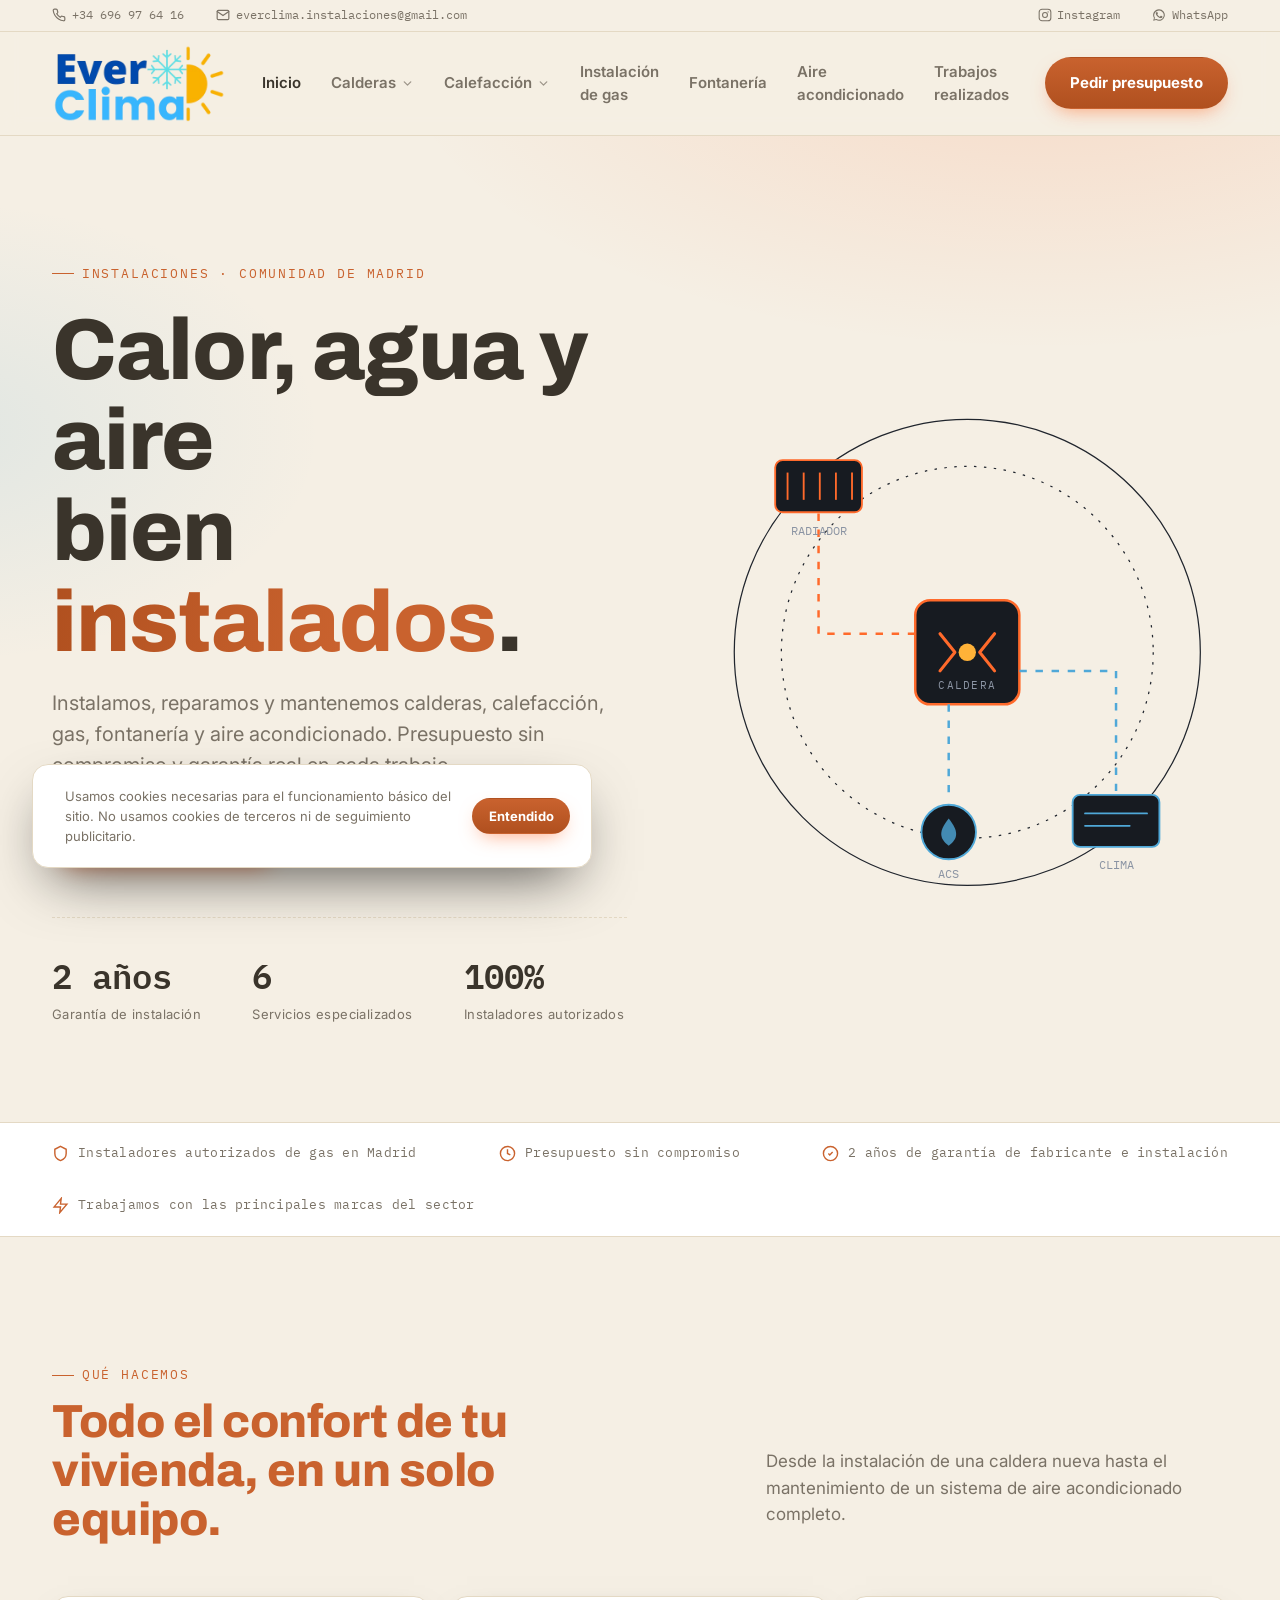
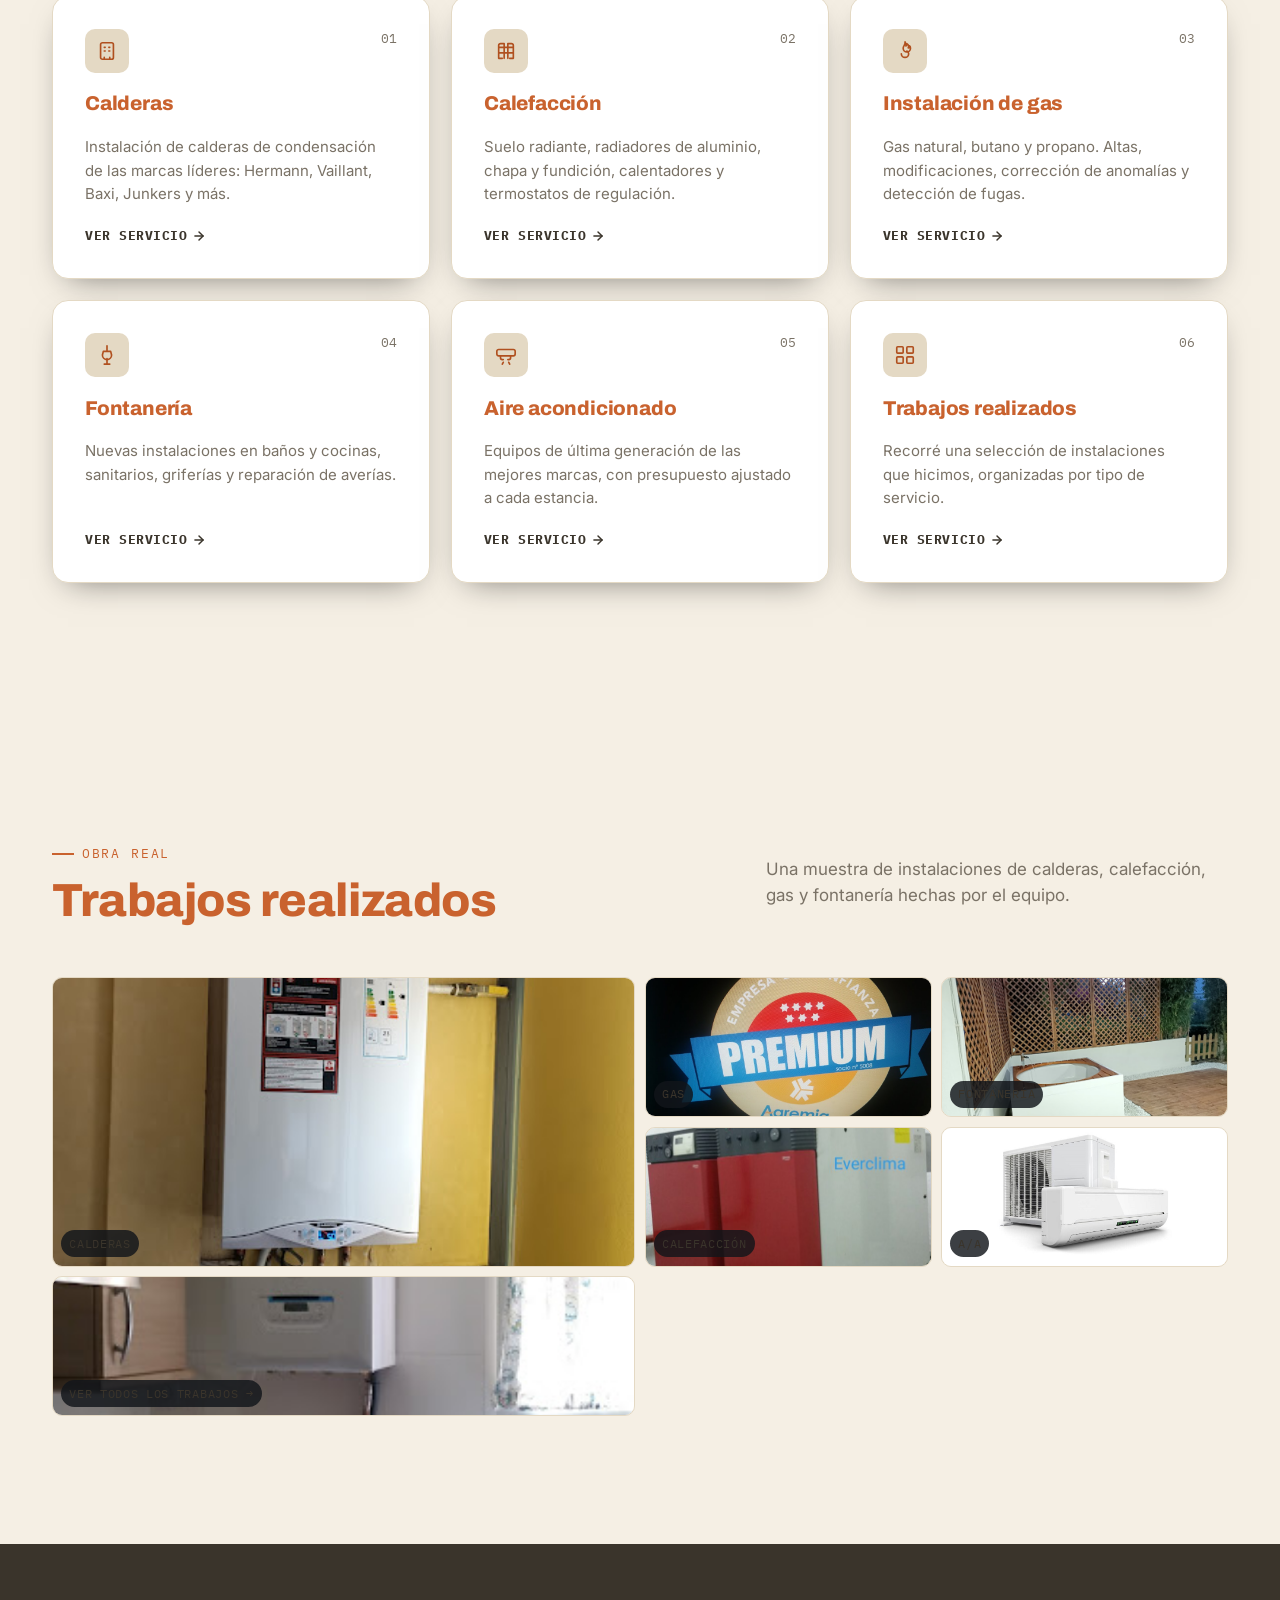
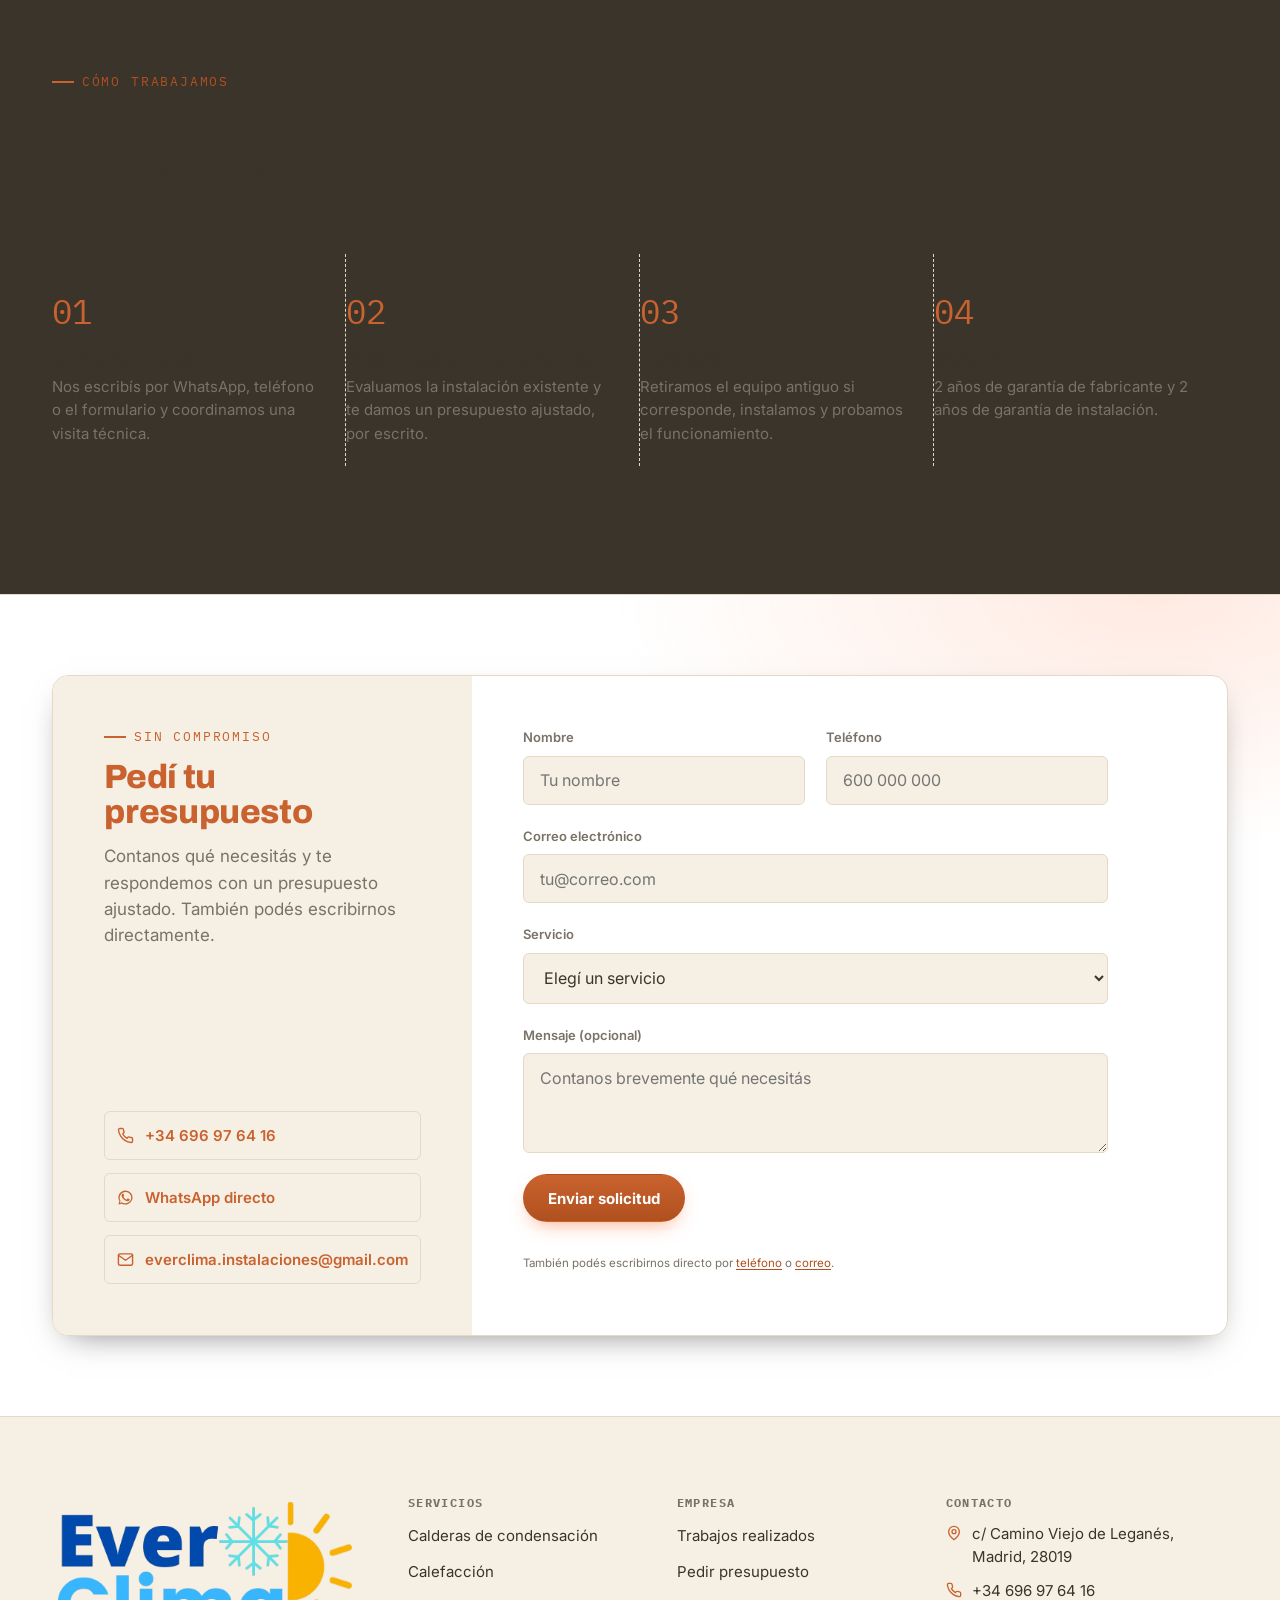
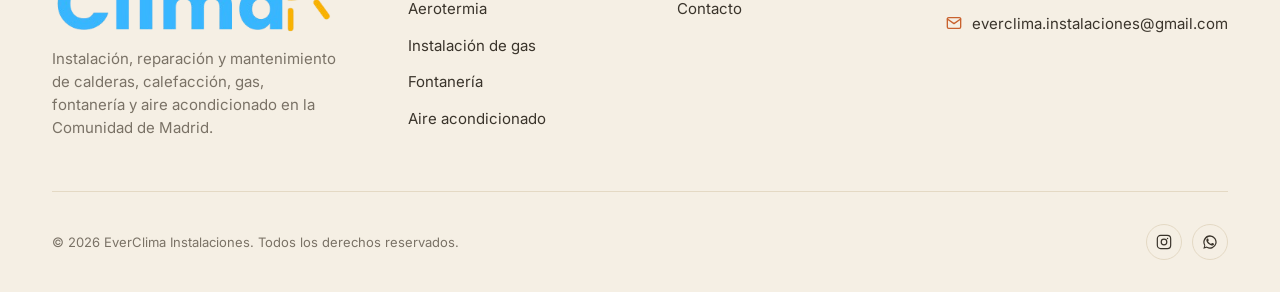
==== index.html @ 63b4d88c "Replace home page mosaic placeholders with real images" ====
<!DOCTYPE html>
<html lang="es">
<head>
<meta charset="UTF-8">
<meta name="viewport" content="width=device-width, initial-scale=1.0">
<title>Inicio | EverClima Instalaciones</title>
<meta name="description" content="Instalación, reparación y mantenimiento de calderas, calefacción, gas, fontanería y aire acondicionado en la Comunidad de Madrid.">
<link rel="canonical" href="index.html">
<link rel="icon" type="image/x-icon" href="favicon.ico">
<link rel="icon" type="image/png" sizes="32x32" href="favicon-32x32.png">
<link rel="icon" type="image/png" sizes="16x16" href="favicon-16x16.png">
<link rel="apple-touch-icon" sizes="180x180" href="apple-touch-icon.png">
<link rel="icon" type="image/png" sizes="192x192" href="android-chrome-192x192.png">
<link rel="icon" type="image/png" sizes="512x512" href="android-chrome-512x512.png">
<meta property="og:type" content="website">
<meta property="og:site_name" content="EverClima Instalaciones">
<meta property="og:title" content="Inicio | EverClima Instalaciones">
<meta property="og:description" content="Instalación, reparación y mantenimiento de calderas, calefacción, gas, fontanería y aire acondicionado en la Comunidad de Madrid.">
<meta property="og:url" content="https://everclima.com/">
<meta property="og:image" content="https://everclima.com/img/logo/everclima-logo-original.png">
<meta property="og:locale" content="es_ES">
<meta name="twitter:card" content="summary_large_image">
<meta name="twitter:title" content="Inicio | EverClima Instalaciones">
<meta name="twitter:description" content="Instalación, reparación y mantenimiento de calderas, calefacción, gas, fontanería y aire acondicionado en la Comunidad de Madrid.">
<meta name="twitter:image" content="https://everclima.com/img/logo/everclima-logo-original.png">
<link rel="preconnect" href="https://fonts.googleapis.com">
<link rel="preconnect" href="https://fonts.gstatic.com" crossorigin>
<link rel="stylesheet" href="css/base.css">
<link rel="stylesheet" href="css/home.css">
</head>
<body>
<a class="salto-a-contenido" href="#contenido">Saltar al contenido</a>
<header class="encabezado">
  <div class="barra-superior">
    <div class="contenedor">
      <div class="grupo">
        <a href="tel:+34696976416"><svg viewBox="0 0 24 24" fill="none" stroke="currentColor" stroke-width="2" stroke-linecap="round" stroke-linejoin="round"><path d="M22 16.92v3a2 2 0 0 1-2.18 2 19.79 19.79 0 0 1-8.63-3.07 19.5 19.5 0 0 1-6-6 19.79 19.79 0 0 1-3.07-8.67A2 2 0 0 1 4.11 2h3a2 2 0 0 1 2 1.72 12.84 12.84 0 0 0 .7 2.81 2 2 0 0 1-.45 2.11L8.09 9.91a16 16 0 0 0 6 6l1.27-1.27a2 2 0 0 1 2.11-.45 12.84 12.84 0 0 0 2.81.7A2 2 0 0 1 22 16.92z"/></svg> +34 696 97 64 16</a>
        <a href="mailto:everclima.instalaciones@gmail.com"><svg viewBox="0 0 24 24" fill="none" stroke="currentColor" stroke-width="2" stroke-linecap="round" stroke-linejoin="round"><path d="M4 4h16c1.1 0 2 .9 2 2v12c0 1.1-.9 2-2 2H4c-1.1 0-2-.9-2-2V6c0-1.1.9-2 2-2z"/><path d="m22 6-10 7L2 6"/></svg> everclima.instalaciones@gmail.com</a>
      </div>
      <div class="grupo">
        <a href="https://www.instagram.com/everclimainstalaciones/" target="_blank" rel="noopener"><svg viewBox="0 0 24 24" fill="none" stroke="currentColor" stroke-width="1.8"><rect x="2" y="2" width="20" height="20" rx="5"/><circle cx="12" cy="12" r="4.2"/><circle cx="17.3" cy="6.7" r="1.1" fill="currentColor" stroke="none"/></svg> Instagram</a>
        <a href="https://wa.me/34696976416" target="_blank" rel="noopener"><svg viewBox="0 0 24 24" fill="currentColor"><path d="M17.5 14.4c-.3-.1-1.7-.9-2-1-.3-.1-.5-.1-.7.1-.2.3-.7 1-.9 1.2-.2.2-.3.2-.6.1-.3-.1-1.3-.5-2.4-1.5-.9-.8-1.5-1.8-1.7-2.1-.2-.3 0-.5.1-.6.1-.1.3-.3.4-.5.1-.1.2-.3.3-.4.1-.2 0-.4 0-.5C10 9 9.5 7.7 9.3 7.2c-.2-.5-.4-.4-.6-.4h-.5c-.2 0-.5.1-.7.3-.2.3-1 1-1 2.3 0 1.4 1 2.7 1.1 2.9.1.2 2 3.1 4.9 4.3.7.3 1.2.5 1.6.6.7.2 1.3.2 1.8.1.5-.1 1.7-.7 1.9-1.3.2-.7.2-1.2.2-1.3-.1-.2-.3-.3-.6-.4z"/><path d="M12 2a10 10 0 0 0-8.6 15.1L2 22l5-1.3A10 10 0 1 0 12 2zm0 18.2c-1.6 0-3.1-.4-4.5-1.2l-.3-.2-3 .8.8-2.9-.2-.3A8.2 8.2 0 1 1 20.2 12 8.2 8.2 0 0 1 12 20.2z"/></svg> WhatsApp</a>
      </div>
    </div>
  </div>
  <nav class="nav-principal contenedor" aria-label="Navegación principal">
    <a href="index.html" class="marca">
      <img src="img/logo/everclima-logo-original.png" alt="EverClima" class="logo-everclima">
    </a>
    <ul class="menu">
      <li class="activo"><a href="index.html">Inicio</a></li>
      <li class="">
        <a href="calderas.html">Calderas <svg viewBox="0 0 24 24" fill="none" stroke="currentColor" stroke-width="2.5" stroke-linecap="round" stroke-linejoin="round"><polyline points="6 9 12 15 18 9"/></svg></a>
        <div class="submenu">
          <a href="calderas.html">Calderas de condensación</a>
          <a href="trabajos.html?cat=calderas">Trabajos realizados</a>
        </div>
      </li>
      <li class="">
        <a href="calefaccion.html">Calefacción <svg viewBox="0 0 24 24" fill="none" stroke="currentColor" stroke-width="2.5" stroke-linecap="round" stroke-linejoin="round"><polyline points="6 9 12 15 18 9"/></svg></a>
        <div class="submenu">
          <a href="aerotermia.html">Aerotermia</a>
          <a href="calefaccion.html#radiadores">Radiadores</a>
          <a href="trabajos.html?cat=calefaccion">Trabajos realizados</a>
        </div>
      </li>
      <li class=""><a href="gas.html">Instalación de gas</a></li>
      <li class=""><a href="fontaneria.html">Fontanería</a></li>
      <li class=""><a href="aire-acondicionado.html">Aire acondicionado</a></li>
      <li class=""><a href="trabajos.html">Trabajos realizados</a></li>
    </ul>
    <div class="acciones-nav">
      <a href="contacto.html" class="boton boton--llama">Pedir presupuesto</a>
      <button class="boton-menu-movil" aria-label="Abrir menú" aria-expanded="false">
        <svg viewBox="0 0 24 24" fill="none" stroke="currentColor" stroke-width="2" stroke-linecap="round"><line x1="4" y1="7" x2="20" y2="7"/><line x1="4" y1="12" x2="20" y2="12"/><line x1="4" y1="17" x2="20" y2="17"/></svg>
      </button>
    </div>
  </nav>
</header>
<main id="contenido">

<section class="hero">
  <div class="contenedor hero-grid">
    <div class="hero-copy">
      <span class="eyebrow">Instalaciones · Comunidad de Madrid</span>
      <h1>Calor, agua y aire<br>bien <em>instalados</em>.</h1>
      <p>Instalamos, reparamos y mantenemos calderas, calefacción, gas, fontanería y aire acondicionado. Presupuesto sin compromiso y garantía real en cada trabajo.</p>
      <div class="hero-acciones">
        <a href="contacto.html" class="boton boton--llama">Pedir presupuesto gratis</a>
        <a href="trabajos.html" class="boton boton--fantasma">Ver trabajos realizados</a>
      </div>
      <dl class="hero-datos">
        <div class="hero-dato"><dt>2 años</dt><dd>Garantía de instalación</dd></div>
        <div class="hero-dato"><dt>6</dt><dd>Servicios especializados</dd></div>
        <div class="hero-dato"><dt>100%</dt><dd>Instaladores autorizados</dd></div>
      </dl>
    </div>
    <div class="hero-diagrama">
<svg viewBox="0 0 420 420" fill="none" xmlns="http://www.w3.org/2000/svg" role="img" aria-label="Diagrama de un sistema de calefacción: caldera conectada por circuito a radiador y climatización">
  <circle cx="210" cy="210" r="188" stroke="#20252D" stroke-width="1"/>
  <circle cx="210" cy="210" r="150" stroke="#20252D" stroke-width="1" stroke-dasharray="2 6"/>

  <!-- Caldera (centro) -->
  <rect x="168" y="168" width="84" height="84" rx="12" fill="#171B21" stroke="#FF6A2B" stroke-width="2"/>
  <circle class="pulso" cx="210" cy="210" r="7" fill="#FFB238"/>
  <path d="M188 195 L200 210 L188 225" stroke="#FF6A2B" stroke-width="2.5" stroke-linecap="round" stroke-linejoin="round" fill="none"/>
  <path d="M232 195 L220 210 L232 225" stroke="#FF6A2B" stroke-width="2.5" stroke-linecap="round" stroke-linejoin="round" fill="none"/>

  <!-- Circuito a radiador (izquierda) -->
  <path class="trazo-animado" d="M168 195 H90 V95" stroke="#FF6A2B" stroke-width="2" fill="none"/>
  <rect x="55" y="55" width="70" height="42" rx="6" fill="#171B21" stroke="#FF6A2B" stroke-width="1.5"/>
  <line x1="65" y1="65" x2="65" y2="87" stroke="#FF6A2B" stroke-width="1.5"/>
  <line x1="78" y1="65" x2="78" y2="87" stroke="#FF6A2B" stroke-width="1.5"/>
  <line x1="91" y1="65" x2="91" y2="87" stroke="#FF6A2B" stroke-width="1.5"/>
  <line x1="104" y1="65" x2="104" y2="87" stroke="#FF6A2B" stroke-width="1.5"/>
  <line x1="117" y1="65" x2="117" y2="87" stroke="#FF6A2B" stroke-width="1.5"/>
  <text x="90" y="115" text-anchor="middle" font-family="IBM Plex Mono" font-size="10" fill="#8B94A3">RADIADOR</text>

  <!-- Circuito a A/A (derecha) -->
  <path class="trazo-animado" d="M252 225 H330 V325" stroke="#4FA8D8" stroke-width="2" fill="none"/>
  <rect x="295" y="325" width="70" height="42" rx="6" fill="#171B21" stroke="#4FA8D8" stroke-width="1.5"/>
  <path d="M305 340 h50 M305 350 h36" stroke="#4FA8D8" stroke-width="1.5" stroke-linecap="round"/>
  <text x="330" y="385" text-anchor="middle" font-family="IBM Plex Mono" font-size="10" fill="#8B94A3">CLIMA</text>

  <!-- Circuito a agua (abajo) -->
  <path class="trazo-animado" d="M195 252 V330" stroke="#4FA8D8" stroke-width="2" fill="none"/>
  <circle cx="195" cy="355" r="22" fill="#171B21" stroke="#4FA8D8" stroke-width="1.5"/>
  <path d="M195 344 c8 10 8 16 0 22 c-8 -6 -8 -12 0 -22z" fill="#4FA8D8" opacity=".8"/>
  <text x="195" y="392" text-anchor="middle" font-family="IBM Plex Mono" font-size="10" fill="#8B94A3">ACS</text>

  <text x="210" y="240" text-anchor="middle" font-family="IBM Plex Mono" font-size="9" fill="#8B94A3" letter-spacing="1">CALDERA</text>
</svg></div>
  </div>
</section>

<div class="confianza">
  <div class="contenedor">
    <span class="confianza-item"><svg viewBox="0 0 24 24" fill="none" stroke="currentColor" stroke-width="2"><path d="M12 2l8 4v6c0 5-3.5 8.5-8 10-4.5-1.5-8-5-8-10V6l8-4z"/></svg> Instaladores autorizados de gas en Madrid</span>
    <span class="confianza-item"><svg viewBox="0 0 24 24" fill="none" stroke="currentColor" stroke-width="2"><circle cx="12" cy="12" r="10"/><polyline points="12 6 12 12 16 14"/></svg> Presupuesto sin compromiso</span>
    <span class="confianza-item"><svg viewBox="0 0 24 24" fill="none" stroke="currentColor" stroke-width="2"><path d="M9 12l2 2 4-4"/><circle cx="12" cy="12" r="10"/></svg> 2 años de garantía de fabricante e instalación</span>
    <span class="confianza-item"><svg viewBox="0 0 24 24" fill="none" stroke="currentColor" stroke-width="2"><path d="M13 2L3 14h9l-1 8 10-12h-9l1-8z"/></svg> Trabajamos con las principales marcas del sector</span>
  </div>
</div>

<section class="seccion" id="servicios">
  <div class="contenedor">
    <div class="cabecera-seccion">
      <div>
        <span class="eyebrow">Qué hacemos</span>
        <h2>Todo el confort de tu vivienda, en un solo equipo.</h2>
      </div>
      <p>Desde la instalación de una caldera nueva hasta el mantenimiento de un sistema de aire acondicionado completo.</p>
    </div>
    <div class="grid-servicios">
      <a href="calderas.html" class="tarjeta-servicio card">
  <div style="display:flex; justify-content:space-between; align-items:flex-start;">
    <div class="icono-servicio"><svg viewBox="0 0 24 24" fill="none" stroke="currentColor" stroke-width="1.8" stroke-linecap="round" stroke-linejoin="round"><rect x="5" y="3" width="14" height="18" rx="2"/><path d="M9 8h1M9 12h1M14 8h1M14 12h1"/><path d="M9 21v-2M15 21v-2"/></svg></div>
    <span class="num">01</span>
  </div>
  <h3>Calderas</h3>
  <p>Instalación de calderas de condensación de las marcas líderes: Hermann, Vaillant, Baxi, Junkers y más.</p>
  <span class="ver-mas">Ver servicio
    <svg viewBox="0 0 24 24" fill="none" stroke="currentColor" stroke-width="2.5" stroke-linecap="round" stroke-linejoin="round"><line x1="5" y1="12" x2="19" y2="12"/><polyline points="12 5 19 12 12 19"/></svg>
  </span>
</a>
      <a href="calefaccion.html" class="tarjeta-servicio card">
  <div style="display:flex; justify-content:space-between; align-items:flex-start;">
    <div class="icono-servicio"><svg viewBox="0 0 24 24" fill="none" stroke="currentColor" stroke-width="1.8" stroke-linecap="round" stroke-linejoin="round"><path d="M4 20V6a2 2 0 0 1 2-2h4M4 20h4M4 8h16M4 14h16M20 20V6a2 2 0 0 0-2-2h-4M20 20h-4M14 20V4M10 20V4"/></svg></div>
    <span class="num">02</span>
  </div>
  <h3>Calefacción</h3>
  <p>Suelo radiante, radiadores de aluminio, chapa y fundición, calentadores y termostatos de regulación.</p>
  <span class="ver-mas">Ver servicio
    <svg viewBox="0 0 24 24" fill="none" stroke="currentColor" stroke-width="2.5" stroke-linecap="round" stroke-linejoin="round"><line x1="5" y1="12" x2="19" y2="12"/><polyline points="12 5 19 12 12 19"/></svg>
  </span>
</a>
      <a href="gas.html" class="tarjeta-servicio card">
  <div style="display:flex; justify-content:space-between; align-items:flex-start;">
    <div class="icono-servicio"><svg viewBox="0 0 24 24" fill="none" stroke="currentColor" stroke-width="1.8" stroke-linecap="round" stroke-linejoin="round"><path d="M12 2c1 3-2 4-2 7a4 4 0 0 0 8 0c0-1-.5-2-1-2.5.3 1.5-.5 2.5-1.5 2 1-1.5 0-3.5-1.5-4.5.2 1.2-.3 2-1 2.5C13.5 5.5 13 3.5 12 2z"/><path d="M8 15a4 4 0 0 0 8 0c0-1.5-1-2.5-2-3"/></svg></div>
    <span class="num">03</span>
  </div>
  <h3>Instalación de gas</h3>
  <p>Gas natural, butano y propano. Altas, modificaciones, corrección de anomalías y detección de fugas.</p>
  <span class="ver-mas">Ver servicio
    <svg viewBox="0 0 24 24" fill="none" stroke="currentColor" stroke-width="2.5" stroke-linecap="round" stroke-linejoin="round"><line x1="5" y1="12" x2="19" y2="12"/><polyline points="12 5 19 12 12 19"/></svg>
  </span>
</a>
      <a href="fontaneria.html" class="tarjeta-servicio card">
  <div style="display:flex; justify-content:space-between; align-items:flex-start;">
    <div class="icono-servicio"><svg viewBox="0 0 24 24" fill="none" stroke="currentColor" stroke-width="1.8" stroke-linecap="round" stroke-linejoin="round"><path d="M12 2v6M8 8h8l1 4a5 5 0 0 1-10 0z"/><path d="M12 16v6M9 22h6"/></svg></div>
    <span class="num">04</span>
  </div>
  <h3>Fontanería</h3>
  <p>Nuevas instalaciones en baños y cocinas, sanitarios, griferías y reparación de averías.</p>
  <span class="ver-mas">Ver servicio
    <svg viewBox="0 0 24 24" fill="none" stroke="currentColor" stroke-width="2.5" stroke-linecap="round" stroke-linejoin="round"><line x1="5" y1="12" x2="19" y2="12"/><polyline points="12 5 19 12 12 19"/></svg>
  </span>
</a>
      <a href="aire-acondicionado.html" class="tarjeta-servicio card">
  <div style="display:flex; justify-content:space-between; align-items:flex-start;">
    <div class="icono-servicio"><svg viewBox="0 0 24 24" fill="none" stroke="currentColor" stroke-width="1.8" stroke-linecap="round" stroke-linejoin="round"><rect x="2" y="6" width="20" height="7" rx="2"/><path d="M6 13v2a2 2 0 0 0 2 2h1M14 17h1a2 2 0 0 0 2-2v-2"/><path d="M9 20l-1 2M15 20l1 2"/></svg></div>
    <span class="num">05</span>
  </div>
  <h3>Aire acondicionado</h3>
  <p>Equipos de última generación de las mejores marcas, con presupuesto ajustado a cada estancia.</p>
  <span class="ver-mas">Ver servicio
    <svg viewBox="0 0 24 24" fill="none" stroke="currentColor" stroke-width="2.5" stroke-linecap="round" stroke-linejoin="round"><line x1="5" y1="12" x2="19" y2="12"/><polyline points="12 5 19 12 12 19"/></svg>
  </span>
</a>
      <a href="trabajos.html" class="tarjeta-servicio card">
  <div style="display:flex; justify-content:space-between; align-items:flex-start;">
    <div class="icono-servicio"><svg viewBox="0 0 24 24" fill="none" stroke="currentColor" stroke-width="1.8" stroke-linecap="round" stroke-linejoin="round"><rect x="3" y="3" width="7" height="7" rx="1"/><rect x="14" y="3" width="7" height="7" rx="1"/><rect x="3" y="14" width="7" height="7" rx="1"/><rect x="14" y="14" width="7" height="7" rx="1"/></svg></div>
    <span class="num">06</span>
  </div>
  <h3>Trabajos realizados</h3>
  <p>Recorré una selección de instalaciones que hicimos, organizadas por tipo de servicio.</p>
  <span class="ver-mas">Ver servicio
    <svg viewBox="0 0 24 24" fill="none" stroke="currentColor" stroke-width="2.5" stroke-linecap="round" stroke-linejoin="round"><line x1="5" y1="12" x2="19" y2="12"/><polyline points="12 5 19 12 12 19"/></svg>
  </span>
</a>
    </div>
  </div>
</section>

<section class="seccion franja-trabajos">
  <div class="contenedor">
    <div class="cabecera-seccion">
      <div>
        <span class="eyebrow">Obra real</span>
        <h2>Trabajos realizados</h2>
      </div>
      <p>Una muestra de instalaciones de calderas, calefacción, gas y fontanería hechas por el equipo.</p>
    </div>
    <div class="mosaico-trabajos">
      <a href="trabajos.html"><img src="img/calderas/trabajocaldera19.jpg" alt="Trabajo de calderas" loading="lazy"><span class="etiqueta-mosaico">Calderas</span></a>
      <a href="trabajos.html"><img src="img/gas/gas1.jpg" alt="Trabajo de gas" loading="lazy"><span class="etiqueta-mosaico">Gas</span></a>
      <a href="trabajos.html"><img src="img/fontaneria/fontaneria9.jpg" alt="Trabajo de fontanería" loading="lazy"><span class="etiqueta-mosaico">Fontanería</span></a>
      <a href="trabajos.html"><img src="img/calefaccion/calefaccion1-576x1024.jpg" alt="Trabajo de calefacción" loading="lazy"><span class="etiqueta-mosaico">Calefacción</span></a>
      <a href="trabajos.html"><img src="img/aire-acondicionado/1.jpg" alt="Trabajo de aire acondicionado" loading="lazy"><span class="etiqueta-mosaico">A/A</span></a>
      <a href="trabajos.html"><img src="img/calderas/trabajocaldera3.jpg" alt="Ver todos los trabajos" loading="lazy"><span class="etiqueta-mosaico">Ver todos los trabajos →</span></a>
    </div>
  </div>
</section>

<section class="seccion seccion--clara">
  <div class="contenedor">
    <div class="cabecera-seccion">
      <div>
        <span class="eyebrow">Cómo trabajamos</span>
        <h2>Del presupuesto a la puesta en marcha.</h2>
      </div>
    </div>
    <div class="proceso">
      <div class="paso-proceso">
        <span class="num-paso">01</span>
        <h3>Contacto y visita</h3>
        <p>Nos escribís por WhatsApp, teléfono o el formulario y coordinamos una visita técnica.</p>
      </div>
      <div class="paso-proceso">
        <span class="num-paso">02</span>
        <h3>Presupuesto sin compromiso</h3>
        <p>Evaluamos la instalación existente y te damos un presupuesto ajustado, por escrito.</p>
      </div>
      <div class="paso-proceso">
        <span class="num-paso">03</span>
        <h3>Instalación</h3>
        <p>Retiramos el equipo antiguo si corresponde, instalamos y probamos el funcionamiento.</p>
      </div>
      <div class="paso-proceso">
        <span class="num-paso">04</span>
        <h3>Garantía</h3>
        <p>2 años de garantía de fabricante y 2 años de garantía de instalación.</p>
      </div>
    </div>
  </div>
</section>

<section class="franja-formulario" id="presupuesto">
  <div class="contenedor" style="padding-block:var(--sp-6);">
    <div class="panel-formulario card">
      <div class="lado-info">
        <div>
          <span class="eyebrow">Sin compromiso</span>
          <h2>Pedí tu presupuesto</h2>
          <p>Contanos qué necesitás y te respondemos con un presupuesto ajustado. También podés escribirnos directamente.</p>
        </div>
        <div class="contacto-directo">
          <a href="tel:+34696976416"><svg viewBox="0 0 24 24" fill="none" stroke="currentColor" stroke-width="2" stroke-linecap="round" stroke-linejoin="round"><path d="M22 16.92v3a2 2 0 0 1-2.18 2 19.79 19.79 0 0 1-8.63-3.07 19.5 19.5 0 0 1-6-6 19.79 19.79 0 0 1-3.07-8.67A2 2 0 0 1 4.11 2h3a2 2 0 0 1 2 1.72 12.84 12.84 0 0 0 .7 2.81 2 2 0 0 1-.45 2.11L8.09 9.91a16 16 0 0 0 6 6l1.27-1.27a2 2 0 0 1 2.11-.45 12.84 12.84 0 0 0 2.81.7A2 2 0 0 1 22 16.92z"/></svg> +34 696 97 64 16</a>
          <a href="https://wa.me/34696976416" target="_blank" rel="noopener"><svg viewBox="0 0 24 24" fill="currentColor"><path d="M17.5 14.4c-.3-.1-1.7-.9-2-1-.3-.1-.5-.1-.7.1-.2.3-.7 1-.9 1.2-.2.2-.3.2-.6.1-.3-.1-1.3-.5-2.4-1.5-.9-.8-1.5-1.8-1.7-2.1-.2-.3 0-.5.1-.6.1-.1.3-.3.4-.5.1-.1.2-.3.3-.4.1-.2 0-.4 0-.5C10 9 9.5 7.7 9.3 7.2c-.2-.5-.4-.4-.6-.4h-.5c-.2 0-.5.1-.7.3-.2.3-1 1-1 2.3 0 1.4 1 2.7 1.1 2.9.1.2 2 3.1 4.9 4.3.7.3 1.2.5 1.6.6.7.2 1.3.2 1.8.1.5-.1 1.7-.7 1.9-1.3.2-.7.2-1.2.2-1.3-.1-.2-.3-.3-.6-.4z"/><path d="M12 2a10 10 0 0 0-8.6 15.1L2 22l5-1.3A10 10 0 1 0 12 2zm0 18.2c-1.6 0-3.1-.4-4.5-1.2l-.3-.2-3 .8.8-2.9-.2-.3A8.2 8.2 0 1 1 20.2 12 8.2 8.2 0 0 1 12 20.2z"/></svg> WhatsApp directo</a>
          <a href="mailto:everclima.instalaciones@gmail.com"><svg viewBox="0 0 24 24" fill="none" stroke="currentColor" stroke-width="2" stroke-linecap="round" stroke-linejoin="round"><path d="M4 4h16c1.1 0 2 .9 2 2v12c0 1.1-.9 2-2 2H4c-1.1 0-2-.9-2-2V6c0-1.1.9-2 2-2z"/><path d="m22 6-10 7L2 6"/></svg> everclima.instalaciones@gmail.com</a>
        </div>
      </div>
      <form class="form-presupuesto" action="https://formspree.io/f/TU_ID_DE_FORMSPREE" method="POST">
        <input type="hidden" name="_subject" value="Nuevo presupuesto solicitado — EverClima">
        <div class="fila-campos">
          <div class="campo">
            <label for="nombre">Nombre</label>
            <input type="text" id="nombre" name="nombre" placeholder="Tu nombre" autocomplete="name">
          </div>
          <div class="campo">
            <label for="telefono">Teléfono</label>
            <input type="tel" id="telefono" name="telefono" placeholder="600 000 000" autocomplete="tel">
          </div>
        </div>
        <div class="campo">
          <label for="email">Correo electrónico</label>
          <input type="email" id="email" name="email" placeholder="tu@correo.com" autocomplete="email">
        </div>
        <div class="campo">
          <label for="servicio">Servicio</label>
          <select id="servicio" name="servicio">
            <option value="">Elegí un servicio</option>
            <option>Calderas</option>
            <option>Calefacción</option>
            <option>Aerotermia</option>
            <option>Instalación de gas</option>
            <option>Fontanería</option>
            <option>Aire acondicionado</option>
            <option>Otro</option>
          </select>
        </div>
        <div class="campo">
          <label for="mensaje">Mensaje (opcional)</label>
          <textarea id="mensaje" name="mensaje" placeholder="Contanos brevemente qué necesitás"></textarea>
        </div>
        <button type="submit" class="boton boton--llama" style="align-self:flex-start;">Enviar solicitud</button>
        <p class="nota-form">También podés escribirnos directo por <a href="tel:+34696976416">teléfono</a> o <a href="mailto:everclima.instalaciones@gmail.com">correo</a>.</p>
      </form>
    </div>
  </div>
</section>

</main>
<footer class="pie">
  <div class="contenedor">
    <div class="pie-grid">
      <div class="pie-marca">
        <a href="index.html" class="marca"><img src="img/logo/everclima-logo-original.png" alt="EverClima" class="logo-everclima"></a>
        <p>Instalación, reparación y mantenimiento de calderas, calefacción, gas, fontanería y aire acondicionado en la Comunidad de Madrid.</p>
      </div>
      <div>
        <h4>Servicios</h4>
        <ul>
          <li><a href="calderas.html">Calderas de condensación</a></li>
          <li><a href="calefaccion.html">Calefacción</a></li>
          <li><a href="aerotermia.html">Aerotermia</a></li>
          <li><a href="gas.html">Instalación de gas</a></li>
          <li><a href="fontaneria.html">Fontanería</a></li>
          <li><a href="aire-acondicionado.html">Aire acondicionado</a></li>
        </ul>
      </div>
      <div>
        <h4>Empresa</h4>
        <ul>
          <li><a href="trabajos.html">Trabajos realizados</a></li>
          <li><a href="contacto.html">Pedir presupuesto</a></li>
          <li><a href="contacto.html">Contacto</a></li>
        </ul>
      </div>
      <div>
        <h4>Contacto</h4>
        <ul>
          <li class="pie-contacto-item"><svg viewBox="0 0 24 24" fill="none" stroke="currentColor" stroke-width="2" stroke-linecap="round" stroke-linejoin="round"><path d="M20 10c0 6-8 12-8 12s-8-6-8-12a8 8 0 0 1 16 0z"/><circle cx="12" cy="10" r="3"/></svg><span>c/ Camino Viejo de Leganés, Madrid, 28019</span></li>
          <li class="pie-contacto-item"><svg viewBox="0 0 24 24" fill="none" stroke="currentColor" stroke-width="2" stroke-linecap="round" stroke-linejoin="round"><path d="M22 16.92v3a2 2 0 0 1-2.18 2 19.79 19.79 0 0 1-8.63-3.07 19.5 19.5 0 0 1-6-6 19.79 19.79 0 0 1-3.07-8.67A2 2 0 0 1 4.11 2h3a2 2 0 0 1 2 1.72 12.84 12.84 0 0 0 .7 2.81 2 2 0 0 1-.45 2.11L8.09 9.91a16 16 0 0 0 6 6l1.27-1.27a2 2 0 0 1 2.11-.45 12.84 12.84 0 0 0 2.81.7A2 2 0 0 1 22 16.92z"/></svg><a href="tel:+34696976416">+34 696 97 64 16</a></li>
          <li class="pie-contacto-item"><svg viewBox="0 0 24 24" fill="none" stroke="currentColor" stroke-width="2" stroke-linecap="round" stroke-linejoin="round"><path d="M4 4h16c1.1 0 2 .9 2 2v12c0 1.1-.9 2-2 2H4c-1.1 0-2-.9-2-2V6c0-1.1.9-2 2-2z"/><path d="m22 6-10 7L2 6"/></svg><a href="mailto:everclima.instalaciones@gmail.com">everclima.instalaciones@gmail.com</a></li>
        </ul>
      </div>
    </div>
    <div class="pie-inferior">
      <span>© 2026 EverClima Instalaciones. Todos los derechos reservados.</span>
      <div class="redes-pie">
        <a href="https://www.instagram.com/everclimainstalaciones/" target="_blank" rel="noopener" aria-label="Instagram"><svg viewBox="0 0 24 24" fill="none" stroke="currentColor" stroke-width="1.8"><rect x="2" y="2" width="20" height="20" rx="5"/><circle cx="12" cy="12" r="4.2"/><circle cx="17.3" cy="6.7" r="1.1" fill="currentColor" stroke="none"/></svg></a>
        <a href="https://wa.me/34696976416" target="_blank" rel="noopener" aria-label="WhatsApp"><svg viewBox="0 0 24 24" fill="currentColor"><path d="M17.5 14.4c-.3-.1-1.7-.9-2-1-.3-.1-.5-.1-.7.1-.2.3-.7 1-.9 1.2-.2.2-.3.2-.6.1-.3-.1-1.3-.5-2.4-1.5-.9-.8-1.5-1.8-1.7-2.1-.2-.3 0-.5.1-.6.1-.1.3-.3.4-.5.1-.1.2-.3.3-.4.1-.2 0-.4 0-.5C10 9 9.5 7.7 9.3 7.2c-.2-.5-.4-.4-.6-.4h-.5c-.2 0-.5.1-.7.3-.2.3-1 1-1 2.3 0 1.4 1 2.7 1.1 2.9.1.2 2 3.1 4.9 4.3.7.3 1.2.5 1.6.6.7.2 1.3.2 1.8.1.5-.1 1.7-.7 1.9-1.3.2-.7.2-1.2.2-1.3-.1-.2-.3-.3-.6-.4z"/><path d="M12 2a10 10 0 0 0-8.6 15.1L2 22l5-1.3A10 10 0 1 0 12 2zm0 18.2c-1.6 0-3.1-.4-4.5-1.2l-.3-.2-3 .8.8-2.9-.2-.3A8.2 8.2 0 1 1 20.2 12 8.2 8.2 0 0 1 12 20.2z"/></svg></a>
      </div>
    </div>
  </div>
</footer>

<div class="aviso-cookies" role="dialog" aria-live="polite">
  <p>Usamos cookies necesarias para el funcionamiento básico del sitio. No usamos cookies de terceros ni de seguimiento publicitario.</p>
  <button class="boton boton--llama" data-accion="aceptar-cookies">Entendido</button>
</div>
<script src="js/comun.js"></script>
</body>
</html>
---- css/base.css ----
@import url('https://fonts.googleapis.com/css2?family=Archivo:ital,wght@0,500;0,600;0,700;0,800;0,900;1,600&family=IBM+Plex+Mono:wght@400;500;600&family=Inter:wght@400;500;600;700&display=swap');

:root{
--grafito-950:#F5EFE4;
  --grafito-900:#FFFFFF;
  --grafito-800:#E4D9C4;
  --acero-400:#7A7266;
  --hielo-050:#3A342B;
  --llama-500:#C9622E;
  --llama-600:#B0501F;
  --gas-400:#B0501F;
  --hielo-400:#4B7A8C;
  --hielo-300:#6E9AA9;
  --blanco:#FFFFFF;
  --negro-texto:#3A342B;

  --f-display:'Archivo', sans-serif;
  --f-cuerpo:'Inter', sans-serif;
  --f-tecnico:'IBM Plex Mono', monospace;

  --t-2xs: .72rem;
  --t-xs: .8125rem;
  --t-sm: .9375rem;
  --t-base: 1.0625rem;
  --t-lg: 1.25rem;
  --t-xl: 1.6rem;
  --t-2xl: 2.1rem;
  --t-3xl: 2.9rem;
  --t-4xl: 4rem;
  --t-5xl: 5.4rem;

  --sp-1: .5rem;
  --sp-2: .8rem;
  --sp-3: 1.3rem;
  --sp-4: 2rem;
  --sp-5: 3.2rem;
  --sp-6: 5rem;
  --sp-7: 8rem;

  --ancho-max: 1240px;
  --radio-sm: 6px;
  --radio-md: 10px;
  --radio-lg: 16px;

  --sombra-card: 0 1px 0 rgba(255,255,255,.04) inset, 0 12px 32px -16px rgba(0,0,0,.55);
  --anillo-foco: 0 0 0 3px rgba(255,106,43,.45);
}

*, *::before, *::after{ box-sizing:border-box; }
html{ scroll-behavior:smooth; }
@media (prefers-reduced-motion: reduce){
  html{ scroll-behavior:auto; }
  *, *::before, *::after{ animation-duration:.01ms !important; animation-iteration-count:1 !important; transition-duration:.01ms !important; scroll-behavior:auto !important; }
}

body{
  margin:0;
  background:var(--grafito-950);
  color:var(--llama-500);
  font-family:var(--f-cuerpo);
  font-size:var(--t-base);
  line-height:1.55;
  -webkit-font-smoothing:antialiased;
}

img{ max-width:100%; display:block; }
a{ color:inherit; text-decoration:none; }
button{ font-family:inherit; cursor:pointer; }
input, textarea, select{ font-family:inherit; font-size:1rem; }

:focus-visible{
  outline:none;
  box-shadow:var(--anillo-foco);
  border-radius:4px;
}

h1,h2,h3,h4{
  font-family:var(--f-display);
  font-weight:800;
  line-height:1.05;
  margin:0;
  letter-spacing:-.01em;
}

.contenedor{
  max-width:var(--ancho-max);
  margin-inline:auto;
  padding-inline:var(--sp-4);
}

.eyebrow{
  font-family:var(--f-tecnico);
  font-size:var(--t-xs);
  letter-spacing:.14em;
  text-transform:uppercase;
  color:var(--llama-500);
  display:flex;
  align-items:center;
  gap:.6em;
}
.eyebrow::before{
  content:'';
  width:22px; height:1.5px;
  background:var(--llama-500);
  flex-shrink:0;
}

.boton{
  display:inline-flex;
  align-items:center;
  justify-content:center;
  gap:.6em;
  padding:.9em 1.6em;
  border-radius:999px;
  font-family:var(--f-cuerpo);
  font-weight:700;
  font-size:var(--t-sm);
  border:1.5px solid transparent;
  transition:transform .15s ease, background .15s ease, border-color .15s ease, box-shadow .15s ease;
  white-space:nowrap;
}
.boton:hover{ transform:translateY(-1px); }
.boton:active{ transform:translateY(0); }

.boton--llama{
  background:linear-gradient(180deg, var(--llama-500), var(--llama-600));
  color:var(--blanco);
  box-shadow:0 8px 20px -8px rgba(255,106,43,.65);
}
.boton--llama:hover{ box-shadow:0 10px 26px -8px rgba(255,106,43,.8); }

.boton--fantasma{
  background:transparent;
  border-color:rgba(255,255,255,.22);
  color:var(--hielo-050);
}
.boton--fantasma:hover{ border-color:rgba(255,255,255,.5); background:rgba(255,255,255,.04); }

.boton--oscuro{
  background:var(--grafito-950);
  color:var(--hielo-050);
  border-color:var(--grafito-950);
}
.boton--oscuro:hover{ background:#000; }

.pastilla{
  display:inline-flex;
  align-items:center;
  gap:.5em;
  padding:.35em .9em;
  border-radius:999px;
  font-family:var(--f-tecnico);
  font-size:var(--t-2xs);
  letter-spacing:.06em;
  text-transform:uppercase;
  border:1px solid var(--grafito-800);
  color:var(--acero-400);
}

.card{
  background:var(--grafito-900);
  border:1px solid var(--grafito-800);
  border-radius:var(--radio-lg);
  box-shadow:var(--sombra-card);
}

.linea-tecnica{
  border:none;
  border-top:1px dashed var(--grafito-800);
  margin:0;
}

.sr-solo{
  position:absolute; width:1px; height:1px;
  padding:0; margin:-1px; overflow:hidden;
  clip:rect(0,0,0,0); white-space:nowrap; border:0;
}

.salto-a-contenido{
  position:absolute; left:-9999px; top:0;
  background:var(--llama-500); color:#fff;
  padding:.8em 1.4em; z-index:200; border-radius:0 0 8px 0;
}
.salto-a-contenido:focus{ left:0; }

.encabezado{
  position:sticky; top:0; z-index:100;
  background:rgba(245,239,228,.86);
  backdrop-filter:blur(10px);
  -webkit-backdrop-filter:blur(10px);
  border-bottom:1px solid var(--grafito-800);
}
.barra-superior{
  background:var(--grafito-950);
  border-bottom:1px solid var(--grafito-800);
  font-family:var(--f-tecnico);
  font-size:var(--t-2xs);
}
.barra-superior .contenedor{
  display:flex; align-items:center; justify-content:space-between;
  padding-block:.55em;
  gap:var(--sp-3);
  flex-wrap:wrap;
}
.barra-superior a{ display:flex; align-items:center; gap:.5em; color:var(--acero-400); transition:color .15s; }
.barra-superior a:hover{ color:var(--gas-400); }
.barra-superior svg{ width:14px; height:14px; flex-shrink:0; }
.barra-superior .grupo{ display:flex; gap:var(--sp-4); flex-wrap:wrap; }

.nav-principal{
  display:flex; align-items:center; justify-content:space-between;
  padding-block:var(--sp-2);
  gap:var(--sp-4);
}
.marca{
  display:flex; align-items:center; gap:.65em;
  font-family:var(--f-display); font-weight:900;
  font-size:1.35rem; letter-spacing:-.01em;
  color:var(--hielo-050);
}
.marca .icono-llama{ width:30px; height:30px; flex-shrink:0; }
.marca span{ color:var(--llama-500); }

.menu{ display:flex; align-items:center; gap:var(--sp-3); list-style:none; margin:0; padding:0; }
.menu > li{ position:relative; }
.menu > li > a{
  display:flex; align-items:center; gap:.35em;
  padding:.7em .3em;
  font-weight:600; font-size:var(--t-sm);
  color:var(--acero-400);
  transition:color .15s;
}
.menu > li > a:hover, .menu > li.activo > a{ color:var(--hielo-050); }
.menu > li > a svg{ width:13px; height:13px; opacity:.7; transition:transform .15s; }
.menu > li:hover > a svg{ transform:rotate(180deg); }

.submenu{
  position:absolute; top:100%; left:0;
  min-width:230px;
  background:var(--grafito-900);
  border:1px solid var(--grafito-800);
  border-radius:var(--radio-md);
  padding:.5em;
  opacity:0; visibility:hidden; transform:translateY(4px);
  transition:opacity .15s ease, transform .15s ease, visibility .15s;
  box-shadow:0 20px 40px -16px rgba(0,0,0,.6);
}
.menu > li:hover .submenu,
.menu > li:focus-within .submenu{
  opacity:1; visibility:visible; transform:translateY(0);
}
.submenu a{
  display:block; padding:.65em .8em;
  border-radius:var(--radio-sm);
  font-size:var(--t-sm); font-weight:500;
  color:var(--hielo-050);
}
.submenu a:hover{ background:var(--grafito-800); color:var(--gas-400); }

.acciones-nav{ display:flex; align-items:center; gap:var(--sp-2); }
.boton-menu-movil{
  display:none;
  background:none; border:1px solid var(--grafito-800);
  border-radius:var(--radio-sm);
  width:42px; height:42px;
  align-items:center; justify-content:center;
  color:var(--hielo-050);
}

.pie{
  background:var(--grafito-950);
  border-top:1px solid var(--grafito-800);
  padding-block:var(--sp-6) var(--sp-4);
}
.pie-grid{
  display:grid;
  grid-template-columns:1.4fr 1fr 1fr 1fr;
  gap:var(--sp-5);
  padding-bottom:var(--sp-5);
}
.pie h4{
  font-family:var(--f-tecnico);
  font-size:var(--t-2xs);
  letter-spacing:.12em;
  text-transform:uppercase;
  color:var(--acero-400);
  margin-bottom:var(--sp-2);
}
.pie ul{ list-style:none; margin:0; padding:0; display:flex; flex-direction:column; gap:.6em; }
.pie a{ color:var(--hielo-050); font-size:var(--t-sm); transition:color .15s; }
.pie a:hover{ color:var(--gas-400); }
.pie-marca p{ color:var(--acero-400); font-size:var(--t-sm); max-width:32ch; margin:.9em 0 0; }
.pie-contacto-item{ display:flex; align-items:flex-start; gap:.7em; color:var(--hielo-050); font-size:var(--t-sm); }
.pie-contacto-item svg{ width:16px; height:16px; flex-shrink:0; margin-top:.2em; color:var(--llama-500); }
.pie-inferior{
  border-top:1px solid var(--grafito-800);
  padding-top:var(--sp-4);
  display:flex; justify-content:space-between; align-items:center;
  flex-wrap:wrap; gap:var(--sp-2);
  font-size:var(--t-xs); color:var(--acero-400);
}
.redes-pie{ display:flex; gap:.8em; }
.redes-pie a{
  width:36px; height:36px; border-radius:50%;
  border:1px solid var(--grafito-800);
  display:flex; align-items:center; justify-content:center;
  color:var(--hielo-050); transition:border-color .15s, color .15s;
}
.redes-pie a:hover{ border-color:var(--llama-500); color:var(--gas-400); }
.redes-pie svg{ width:16px; height:16px; }

.aviso-cookies{
  position:fixed; left:var(--sp-4); right:var(--sp-4); bottom:var(--sp-4);
  z-index:300;
  max-width:560px;
  background:var(--grafito-900);
  border:1px solid var(--grafito-800);
  border-radius:var(--radio-lg);
  padding:var(--sp-3) var(--sp-3) var(--sp-3) var(--sp-4);
  box-shadow:0 24px 60px -20px rgba(0,0,0,.7);
  display:flex; align-items:center; gap:var(--sp-3);
  transform:translateY(140%);
  transition:transform .4s cubic-bezier(.16,1,.3,1);
}
.aviso-cookies.visible{ transform:translateY(0); }
.aviso-cookies p{ margin:0; font-size:var(--t-xs); color:var(--acero-400); flex:1; }
.aviso-cookies .boton{ padding:.7em 1.2em; font-size:var(--t-xs); flex-shrink:0; }

@media (max-width: 980px){
  .pie-grid{ grid-template-columns:1fr 1fr; }
}

@media (max-width: 860px){
  .barra-superior .grupo:last-child{ display:none; }
  .menu{
    position:fixed; inset:0 0 0 auto;
    width:min(320px, 88vw); height:100vh;
    background:var(--grafito-950);
    border-left:1px solid var(--grafito-800);
    flex-direction:column; align-items:stretch;
    padding:calc(var(--sp-6) + 10px) var(--sp-4) var(--sp-4);
    gap:0;
    transform:translateX(100%);
    transition:transform .3s ease;
    overflow-y:auto;
  }
  .menu.abierto{ transform:translateX(0); }
  .menu > li > a{ padding:1em .2em; border-bottom:1px solid var(--grafito-800); justify-content:space-between; }
  .submenu{
    position:static; opacity:1; visibility:visible; transform:none;
    display:none; border:none; box-shadow:none; padding:0 0 .5em .8em;
    background:transparent;
  }
  .menu > li.submenu-abierto .submenu{ display:block; }
  .menu > li:hover .submenu{ display:none; }
  .menu > li.submenu-abierto:hover .submenu{ display:block; }
  .boton-menu-movil{ display:flex; }
  .acciones-nav .boton--llama{ display:none; }
}

@media (max-width: 640px){
  .pie-grid{ grid-template-columns:1fr; gap:var(--sp-4); }
  :root{
    --t-5xl: 3rem;
    --t-4xl: 2.5rem;
    --t-3xl: 2rem;
    --t-2xl: 1.6rem;
  }
}
---- css/home.css ----
/* ============================================================
   HOME — estilos específicos
   ============================================================ */

/* ---- Hero ---- */
.hero{
  position:relative;
  overflow:hidden;
  padding-block:var(--sp-7) var(--sp-6);
  background:
    radial-gradient(1100px 520px at 82% -10%, rgba(255,106,43,.16), transparent 60%),
    radial-gradient(700px 420px at -5% 30%, rgba(79,168,216,.12), transparent 55%),
    var(--grafito-950);
}
.hero-grid{
  display:grid;
  grid-template-columns:1.05fr .95fr;
  gap:var(--sp-6);
  align-items:center;
}
.hero-copy .eyebrow{ margin-bottom:var(--sp-3); }
.hero-copy h1{
  font-size:var(--t-5xl);
  color:var(--hielo-050);
}
.hero-copy h1 em{
  font-style:normal;
  background:linear-gradient(100deg, var(--gas-400), var(--llama-500) 65%);
  -webkit-background-clip:text; background-clip:text; color:transparent;
}
.hero-copy p{
  font-size:var(--t-lg);
  color:var(--acero-400);
  max-width:46ch;
  margin:var(--sp-3) 0 var(--sp-4);
}
.hero-acciones{ display:flex; gap:var(--sp-2); flex-wrap:wrap; }
.hero-datos{
  display:flex; gap:var(--sp-5);
  margin-top:var(--sp-5);
  padding-top:var(--sp-4);
  border-top:1px dashed var(--grafito-800);
}
.hero-dato dt{
  font-family:var(--f-tecnico);
  font-size:var(--t-2xl);
  font-weight:600;
  color:var(--hielo-050);
}
.hero-dato dd{
  margin:.2em 0 0; font-size:var(--t-xs);
  color:var(--acero-400); letter-spacing:.03em;
}

/* Diagrama-firma: sistema caldera → circuito → confort */
.hero-diagrama{
  position:relative;
  aspect-ratio:1/1;
  display:flex; align-items:center; justify-content:center;
}
.hero-diagrama svg{ width:100%; height:100%; }
.trazo-animado{
  stroke-dasharray:6 7;
  animation:fluir 1.6s linear infinite;
}
@keyframes fluir{ to{ stroke-dashoffset:-26; } }
.pulso{
  animation:latir 2.6s ease-in-out infinite;
  transform-origin:center;
}
@keyframes latir{ 0%,100%{ opacity:.55; transform:scale(1); } 50%{ opacity:1; transform:scale(1.06); } }

/* ---- Franja de confianza ---- */
.confianza{
  border-block:1px solid var(--grafito-800);
  background:var(--grafito-900);
}
.confianza .contenedor{
  display:flex; flex-wrap:wrap; gap:var(--sp-4);
  justify-content:space-between;
  padding-block:var(--sp-3);
}
.confianza-item{
  display:flex; align-items:center; gap:.7em;
  font-family:var(--f-tecnico); font-size:var(--t-xs);
  color:var(--acero-400); letter-spacing:.02em;
}
.confianza-item svg{ width:17px; height:17px; color:var(--llama-500); flex-shrink:0; }

/* ---- Sección genérica ---- */
.seccion{ padding-block:var(--sp-7); }
.seccion--clara{ background:var(--hielo-050); color:var(--negro-texto); }
.seccion--clara .eyebrow{ color:var(--llama-600); }
.seccion--clara .acero{ color:#5B6472; }
.cabecera-seccion{
  display:flex; justify-content:space-between; align-items:flex-end;
  gap:var(--sp-4); margin-bottom:var(--sp-5);
  flex-wrap:wrap;
}
.cabecera-seccion h2{ font-size:var(--t-3xl); margin-top:var(--sp-2); max-width:20ch; }
.cabecera-seccion p{ max-width:42ch; color:var(--acero-400); }

/* ---- Grid de servicios ---- */
.grid-servicios{
  display:grid;
  grid-template-columns:repeat(3, 1fr);
  gap:var(--sp-3);
}
.tarjeta-servicio{
  padding:var(--sp-4);
  display:flex; flex-direction:column;
  gap:var(--sp-3);
  transition:border-color .2s ease, transform .2s ease;
  min-height:280px;
}
.tarjeta-servicio:hover{ border-color:rgba(255,106,43,.4); transform:translateY(-3px); }
.tarjeta-servicio .num{
  font-family:var(--f-tecnico); font-size:var(--t-xs);
  color:var(--acero-400);
}
.tarjeta-servicio .icono-servicio{
  width:44px; height:44px;
  display:flex; align-items:center; justify-content:center;
  border-radius:var(--radio-md);
  background:var(--grafito-800);
  color:var(--gas-400);
}
.tarjeta-servicio .icono-servicio svg{ width:22px; height:22px; }
.tarjeta-servicio h3{ font-size:var(--t-lg); margin-top:auto; }
.tarjeta-servicio p{ color:var(--acero-400); font-size:var(--t-sm); margin:0; flex:1; }
.tarjeta-servicio .ver-mas{
  display:flex; align-items:center; gap:.4em;
  font-size:var(--t-xs); font-weight:700; color:var(--hielo-050);
  font-family:var(--f-tecnico); letter-spacing:.04em; text-transform:uppercase;
}
.tarjeta-servicio .ver-mas svg{ width:14px; height:14px; transition:transform .15s; }
.tarjeta-servicio:hover .ver-mas svg{ transform:translateX(3px); }

/* ---- Trabajos realizados (preview) ---- */
.franja-trabajos{ background:var(--grafito-950); }
.mosaico-trabajos{
  display:grid;
  grid-template-columns:repeat(4, 1fr);
  grid-auto-rows:140px;
  gap:.6rem;
}
.mosaico-trabajos a{
  position:relative;
  border-radius:var(--radio-md);
  overflow:hidden;
  background:var(--grafito-900);
  border:1px solid var(--grafito-800);
}
.mosaico-trabajos a:nth-child(1){ grid-column:span 2; grid-row:span 2; }
.mosaico-trabajos a:nth-child(6){ grid-column:span 2; }
.mosaico-trabajos img{ width:100%; height:100%; object-fit:cover; transition:transform .35s ease; }
.mosaico-trabajos a:hover img{ transform:scale(1.06); }
.mosaico-trabajos .etiqueta-mosaico{
  position:absolute; left:.7em; bottom:.7em;
  font-family:var(--f-tecnico); font-size:var(--t-2xs);
  letter-spacing:.06em; text-transform:uppercase;
  background:rgba(18,21,26,.82);
  padding:.4em .7em; border-radius:999px;
  color:var(--hielo-050);
}
.marcador-imagen-vacia{
  width:100%; height:100%;
  display:flex; align-items:center; justify-content:center;
  color:var(--acero-400);
  font-family:var(--f-tecnico); font-size:var(--t-2xs);
  text-align:center; padding:1em;
  background:
    repeating-linear-gradient(45deg, var(--grafito-800), var(--grafito-800) 8px, var(--grafito-900) 8px, var(--grafito-900) 16px);
}

/* ---- Proceso ---- */
.proceso{
  display:grid;
  grid-template-columns:repeat(4, 1fr);
  gap:0;
  counter-reset:paso;
}
.paso-proceso{
  position:relative;
  padding:var(--sp-4) var(--sp-3) var(--sp-3) 0;
  border-right:1px dashed var(--grafito-800);
}
.paso-proceso:last-child{ border-right:none; }
.paso-proceso .num-paso{
  font-family:var(--f-tecnico);
  font-size:var(--t-2xl);
  color:var(--llama-500);
  display:block; margin-bottom:var(--sp-2);
}
.paso-proceso h3{ font-size:var(--t-base); margin-bottom:.4em; }
.paso-proceso p{ color:var(--acero-400); font-size:var(--t-sm); margin:0; }

/* ---- Formulario de presupuesto ---- */
.franja-formulario{
  background:
    radial-gradient(900px 420px at 90% 0%, rgba(255,106,43,.14), transparent 60%),
    var(--grafito-900);
  border-top:1px solid var(--grafito-800);
}
.panel-formulario{
  display:grid;
  grid-template-columns:.85fr 1.15fr;
  gap:0;
  overflow:hidden;
}
.panel-formulario .lado-info{
  padding:var(--sp-5);
  background:var(--grafito-950);
  display:flex; flex-direction:column; justify-content:space-between;
}
.panel-formulario .lado-info h2{ font-size:var(--t-2xl); margin-top:var(--sp-2); }
.panel-formulario .lado-info p{ color:var(--acero-400); margin-top:var(--sp-2); }
.contacto-directo{ display:flex; flex-direction:column; gap:var(--sp-2); margin-top:var(--sp-4); }
.contacto-directo a{
  display:flex; align-items:center; gap:.7em;
  font-weight:600; font-size:var(--t-sm);
  padding:.8em; border-radius:var(--radio-sm);
  border:1px solid var(--grafito-800);
  transition:border-color .15s, background .15s;
}
.contacto-directo a:hover{ border-color:var(--llama-500); background:var(--grafito-900); }
.contacto-directo svg{ width:17px; height:17px; color:var(--llama-500); flex-shrink:0; }

.form-presupuesto{ padding:var(--sp-5); display:flex; flex-direction:column; gap:var(--sp-3); }
.fila-campos{ display:grid; grid-template-columns:1fr 1fr; gap:var(--sp-3); }
.campo{ display:flex; flex-direction:column; gap:.5em; }
.campo label{ font-size:var(--t-xs); font-weight:600; color:var(--acero-400); }
.campo input, .campo select, .campo textarea{
  background:var(--grafito-950);
  border:1.5px solid var(--grafito-800);
  border-radius:var(--radio-sm);
  padding:.85em 1em;
  color:var(--hielo-050);
  transition:border-color .15s;
}
.campo input:focus, .campo select:focus, .campo textarea:focus{
  border-color:var(--llama-500); outline:none;
}
.campo textarea{ resize:vertical; min-height:100px; }
.nota-form{ font-size:var(--t-2xs); color:var(--acero-400); }
.nota-form a{ color:var(--gas-400); text-decoration:underline; text-underline-offset:2px; }

/* ---- Responsive ---- */
@media (max-width: 980px){
  .hero-grid{ grid-template-columns:1fr; }
  .hero-diagrama{ max-width:380px; margin-inline:auto; order:-1; }
  .grid-servicios{ grid-template-columns:repeat(2, 1fr); }
  .proceso{ grid-template-columns:repeat(2, 1fr); row-gap:var(--sp-4); }
  .paso-proceso:nth-child(2){ border-right:none; }
  .panel-formulario{ grid-template-columns:1fr; }
  .mosaico-trabajos{ grid-template-columns:repeat(3,1fr); }
}
@media (max-width: 640px){
  .grid-servicios{ grid-template-columns:1fr; }
  .proceso{ grid-template-columns:1fr; }
  .paso-proceso{ border-right:none; border-bottom:1px dashed var(--grafito-800); padding-bottom:var(--sp-3); }
  .fila-campos{ grid-template-columns:1fr; }
  .confianza .contenedor{ justify-content:flex-start; }
  .mosaico-trabajos{ grid-template-columns:repeat(2,1fr); grid-auto-rows:120px; }
  .mosaico-trabajos a:nth-child(1){ grid-column:span 2; grid-row:span 1; }
}
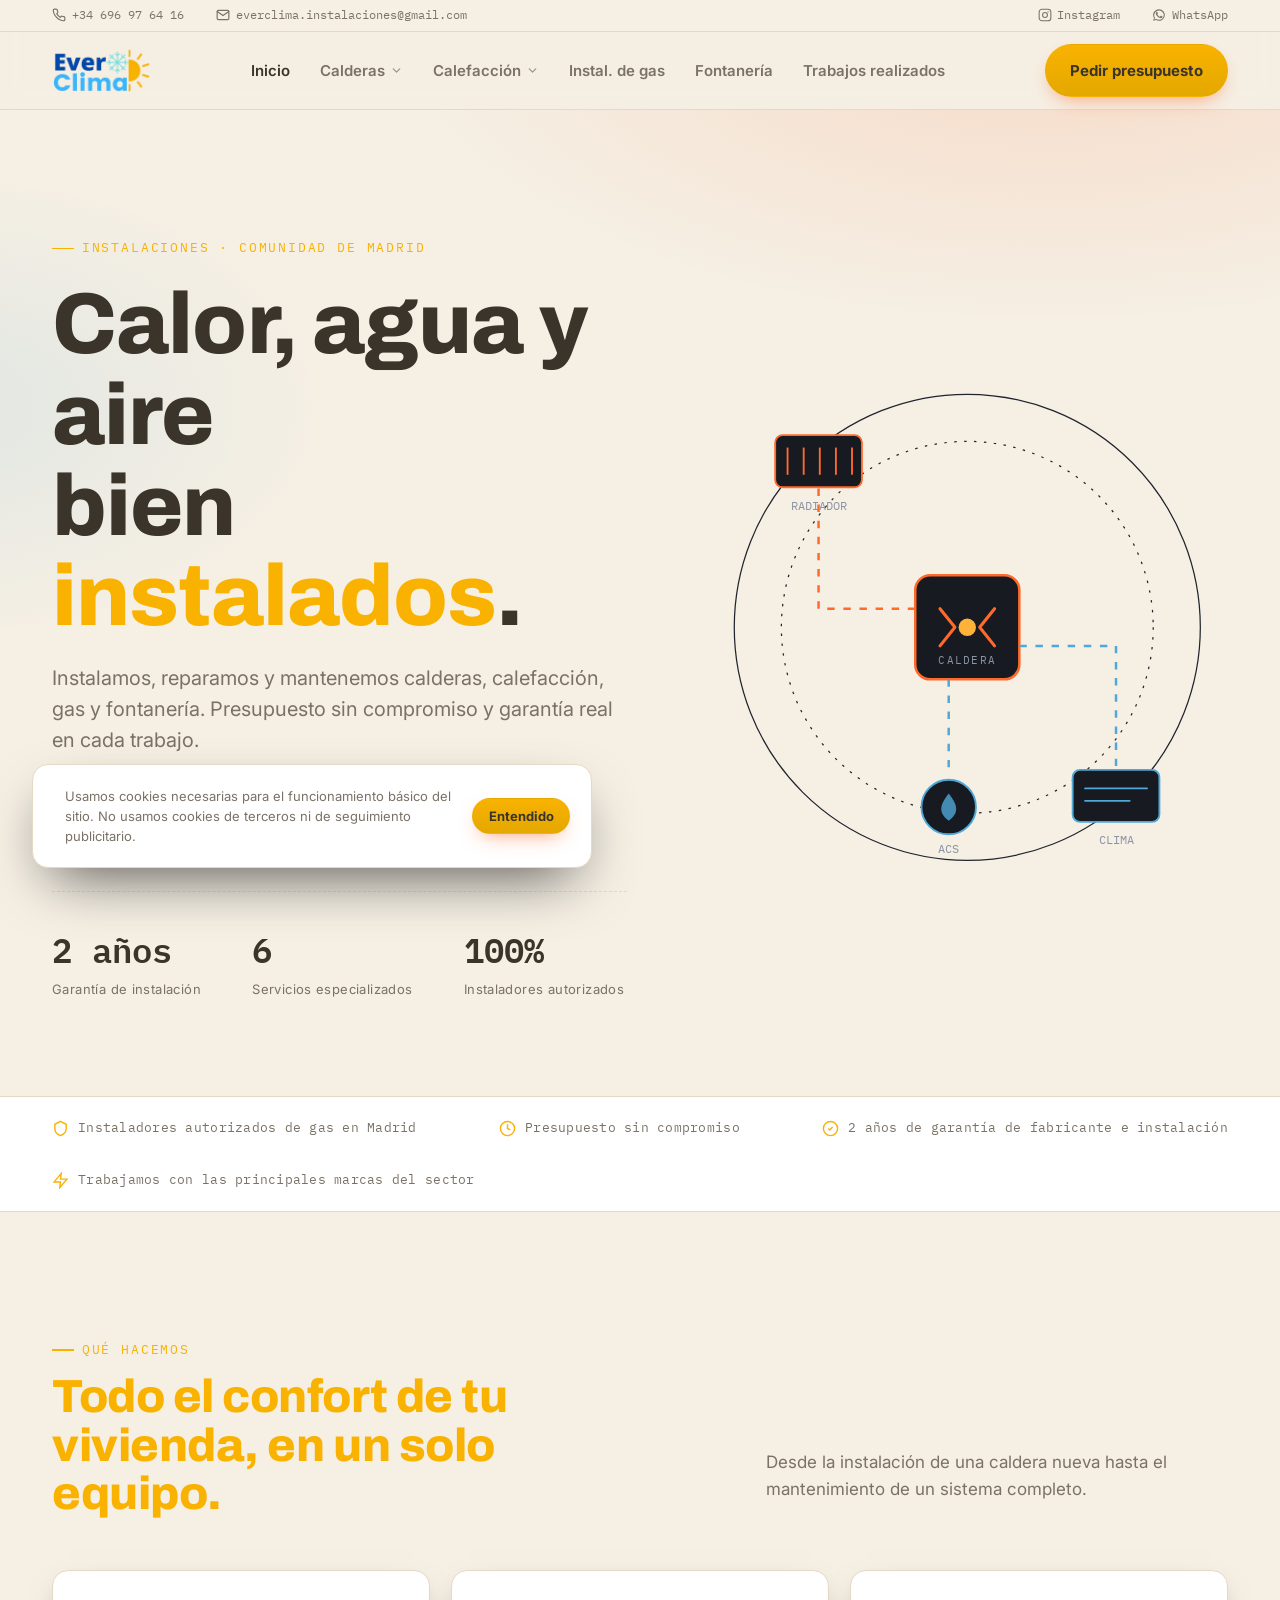
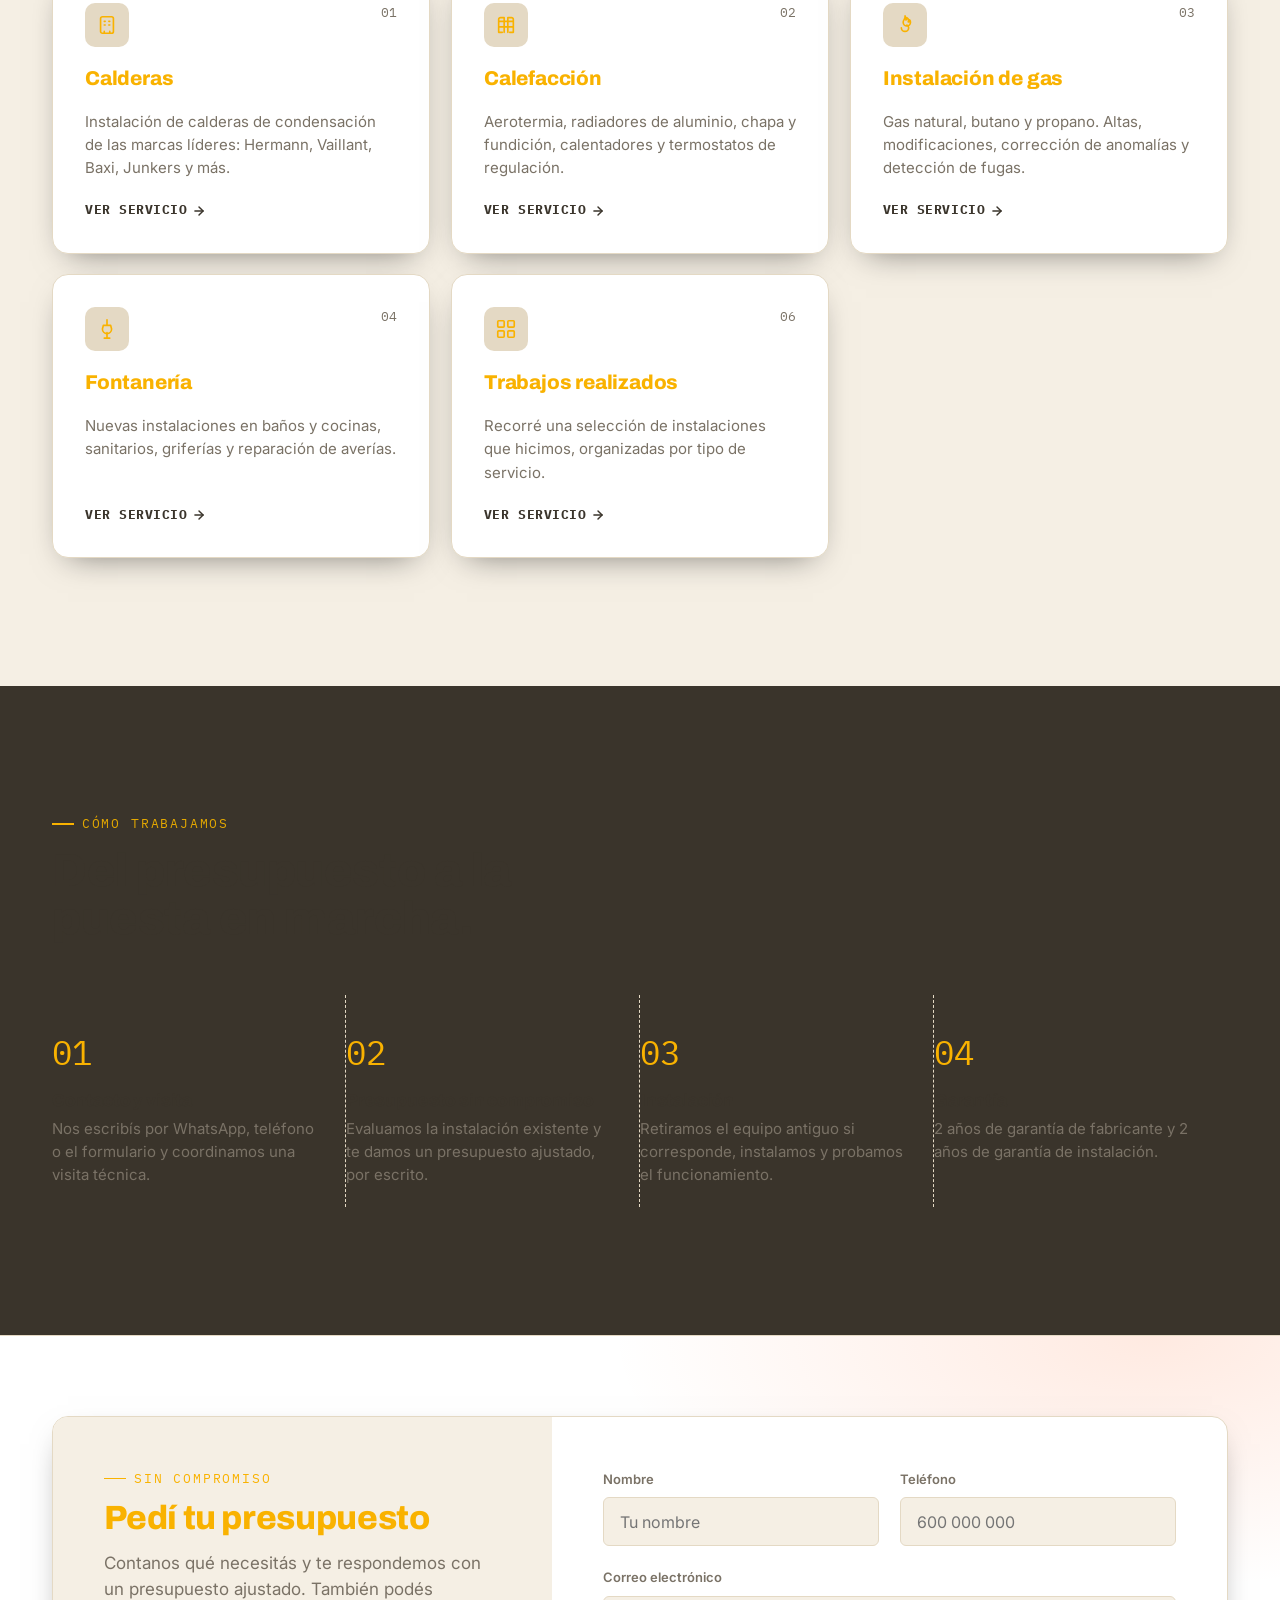
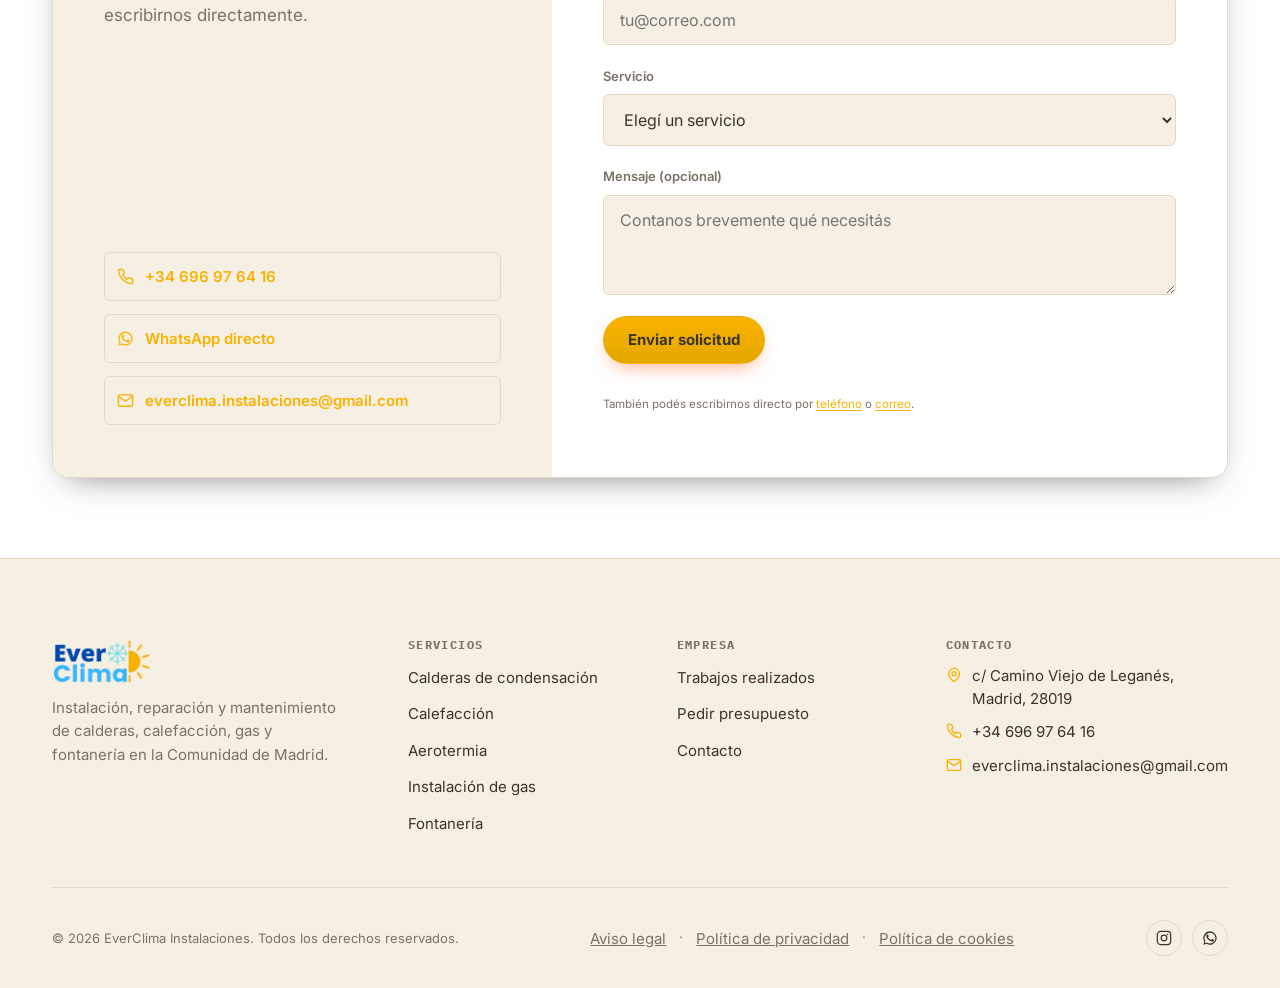
==== commit 634b70fa: "Sube todas las mejoras del sitio y configura el despliegue automatico" ====
--- a/index.html
+++ b/index.html
@@ -4,8 +4,8 @@
 <meta charset="UTF-8">
 <meta name="viewport" content="width=device-width, initial-scale=1.0">
 <title>Inicio | EverClima Instalaciones</title>
-<meta name="description" content="Instalación, reparación y mantenimiento de calderas, calefacción, gas, fontanería y aire acondicionado en la Comunidad de Madrid.">
-<link rel="canonical" href="index.html">
+<meta name="description" content="Instalación, reparación y mantenimiento de calderas, calefacción, gas y fontanería en la Comunidad de Madrid.">
+<link rel="canonical" href="https://everclima.com/">
 <link rel="icon" type="image/x-icon" href="favicon.ico">
 <link rel="icon" type="image/png" sizes="32x32" href="favicon-32x32.png">
 <link rel="icon" type="image/png" sizes="16x16" href="favicon-16x16.png">
@@ -15,18 +15,51 @@
 <meta property="og:type" content="website">
 <meta property="og:site_name" content="EverClima Instalaciones">
 <meta property="og:title" content="Inicio | EverClima Instalaciones">
-<meta property="og:description" content="Instalación, reparación y mantenimiento de calderas, calefacción, gas, fontanería y aire acondicionado en la Comunidad de Madrid.">
+<meta property="og:description" content="Instalación, reparación y mantenimiento de calderas, calefacción, gas y fontanería en la Comunidad de Madrid.">
 <meta property="og:url" content="https://everclima.com/">
 <meta property="og:image" content="https://everclima.com/img/logo/everclima-logo-original.png">
 <meta property="og:locale" content="es_ES">
 <meta name="twitter:card" content="summary_large_image">
 <meta name="twitter:title" content="Inicio | EverClima Instalaciones">
-<meta name="twitter:description" content="Instalación, reparación y mantenimiento de calderas, calefacción, gas, fontanería y aire acondicionado en la Comunidad de Madrid.">
+<meta name="twitter:description" content="Instalación, reparación y mantenimiento de calderas, calefacción, gas y fontanería en la Comunidad de Madrid.">
 <meta name="twitter:image" content="https://everclima.com/img/logo/everclima-logo-original.png">
 <link rel="preconnect" href="https://fonts.googleapis.com">
 <link rel="preconnect" href="https://fonts.gstatic.com" crossorigin>
+<link rel="stylesheet" href="https://fonts.googleapis.com/css2?family=Archivo:ital,wght@0,500;0,600;0,700;0,800;0,900;1,600&family=IBM+Plex+Mono:wght@400;500;600&family=Inter:wght@400;500;600;700&display=swap">
 <link rel="stylesheet" href="css/base.css">
 <link rel="stylesheet" href="css/home.css">
+<style>
+:root{
+  --llama-500:#F9B200;
+  --llama-600:#E4A800;
+  --gas-400:#F9B200;
+}
+.boton--llama{ color:var(--hielo-050); }
+.salto-a-contenido{ color:var(--hielo-050); }
+</style>
+<script type="application/ld+json">
+{
+  "@context": "https://schema.org",
+  "@type": "HVACBusiness",
+  "name": "EverClima Instalaciones",
+  "description": "Instalación, reparación y mantenimiento de calderas, calefacción, gas y fontanería en la Comunidad de Madrid.",
+  "url": "https://everclima.com/",
+  "telephone": "+34696976416",
+  "email": "everclima.instalaciones@gmail.com",
+  "image": "https://everclima.com/img/logo/everclima-logo-original.png",
+  "priceRange": "€€",
+  "address": {
+    "@type": "PostalAddress",
+    "streetAddress": "c/ Camino Viejo de Leganés",
+    "postalCode": "28019",
+    "addressLocality": "Madrid",
+    "addressRegion": "Comunidad de Madrid",
+    "addressCountry": "ES"
+  },
+  "areaServed": "Comunidad de Madrid",
+  "sameAs": ["https://www.instagram.com/everclimainstalaciones/"]
+}
+</script>
 </head>
 <body>
 <a class="salto-a-contenido" href="#contenido">Saltar al contenido</a>
@@ -45,7 +78,7 @@
   </div>
   <nav class="nav-principal contenedor" aria-label="Navegación principal">
     <a href="index.html" class="marca">
-      <img src="img/logo/everclima-logo-original.png" alt="EverClima" class="logo-everclima">
+      <img src="img/logo/everclima-logo-original.png" alt="EverClima" class="logo-everclima" width="412" height="184">
     </a>
     <ul class="menu">
       <li class="activo"><a href="index.html">Inicio</a></li>
@@ -53,7 +86,6 @@
         <a href="calderas.html">Calderas <svg viewBox="0 0 24 24" fill="none" stroke="currentColor" stroke-width="2.5" stroke-linecap="round" stroke-linejoin="round"><polyline points="6 9 12 15 18 9"/></svg></a>
         <div class="submenu">
           <a href="calderas.html">Calderas de condensación</a>
-          <a href="trabajos.html?cat=calderas">Trabajos realizados</a>
         </div>
       </li>
       <li class="">
@@ -61,12 +93,10 @@
         <div class="submenu">
           <a href="aerotermia.html">Aerotermia</a>
           <a href="calefaccion.html#radiadores">Radiadores</a>
-          <a href="trabajos.html?cat=calefaccion">Trabajos realizados</a>
         </div>
       </li>
-      <li class=""><a href="gas.html">Instalación de gas</a></li>
+      <li class=""><a href="gas.html">Instal. de gas</a></li>
       <li class=""><a href="fontaneria.html">Fontanería</a></li>
-      <li class=""><a href="aire-acondicionado.html">Aire acondicionado</a></li>
       <li class=""><a href="trabajos.html">Trabajos realizados</a></li>
     </ul>
     <div class="acciones-nav">
@@ -84,7 +114,7 @@
     <div class="hero-copy">
       <span class="eyebrow">Instalaciones · Comunidad de Madrid</span>
       <h1>Calor, agua y aire<br>bien <em>instalados</em>.</h1>
-      <p>Instalamos, reparamos y mantenemos calderas, calefacción, gas, fontanería y aire acondicionado. Presupuesto sin compromiso y garantía real en cada trabajo.</p>
+      <p>Instalamos, reparamos y mantenemos calderas, calefacción, gas y fontanería. Presupuesto sin compromiso y garantía real en cada trabajo.</p>
       <div class="hero-acciones">
         <a href="contacto.html" class="boton boton--llama">Pedir presupuesto gratis</a>
         <a href="trabajos.html" class="boton boton--fantasma">Ver trabajos realizados</a>
@@ -149,7 +179,7 @@
         <span class="eyebrow">Qué hacemos</span>
         <h2>Todo el confort de tu vivienda, en un solo equipo.</h2>
       </div>
-      <p>Desde la instalación de una caldera nueva hasta el mantenimiento de un sistema de aire acondicionado completo.</p>
+      <p>Desde la instalación de una caldera nueva hasta el mantenimiento de un sistema completo.</p>
     </div>
     <div class="grid-servicios">
       <a href="calderas.html" class="tarjeta-servicio card">
@@ -169,7 +199,7 @@
     <span class="num">02</span>
   </div>
   <h3>Calefacción</h3>
-  <p>Suelo radiante, radiadores de aluminio, chapa y fundición, calentadores y termostatos de regulación.</p>
+  <p>Aerotermia, radiadores de aluminio, chapa y fundición, calentadores y termostatos de regulación.</p>
   <span class="ver-mas">Ver servicio
     <svg viewBox="0 0 24 24" fill="none" stroke="currentColor" stroke-width="2.5" stroke-linecap="round" stroke-linejoin="round"><line x1="5" y1="12" x2="19" y2="12"/><polyline points="12 5 19 12 12 19"/></svg>
   </span>
@@ -196,17 +226,7 @@
     <svg viewBox="0 0 24 24" fill="none" stroke="currentColor" stroke-width="2.5" stroke-linecap="round" stroke-linejoin="round"><line x1="5" y1="12" x2="19" y2="12"/><polyline points="12 5 19 12 12 19"/></svg>
   </span>
 </a>
-      <a href="aire-acondicionado.html" class="tarjeta-servicio card">
-  <div style="display:flex; justify-content:space-between; align-items:flex-start;">
-    <div class="icono-servicio"><svg viewBox="0 0 24 24" fill="none" stroke="currentColor" stroke-width="1.8" stroke-linecap="round" stroke-linejoin="round"><rect x="2" y="6" width="20" height="7" rx="2"/><path d="M6 13v2a2 2 0 0 0 2 2h1M14 17h1a2 2 0 0 0 2-2v-2"/><path d="M9 20l-1 2M15 20l1 2"/></svg></div>
-    <span class="num">05</span>
-  </div>
-  <h3>Aire acondicionado</h3>
-  <p>Equipos de última generación de las mejores marcas, con presupuesto ajustado a cada estancia.</p>
-  <span class="ver-mas">Ver servicio
-    <svg viewBox="0 0 24 24" fill="none" stroke="currentColor" stroke-width="2.5" stroke-linecap="round" stroke-linejoin="round"><line x1="5" y1="12" x2="19" y2="12"/><polyline points="12 5 19 12 12 19"/></svg>
-  </span>
-</a>
+      
       <a href="trabajos.html" class="tarjeta-servicio card">
   <div style="display:flex; justify-content:space-between; align-items:flex-start;">
     <div class="icono-servicio"><svg viewBox="0 0 24 24" fill="none" stroke="currentColor" stroke-width="1.8" stroke-linecap="round" stroke-linejoin="round"><rect x="3" y="3" width="7" height="7" rx="1"/><rect x="14" y="3" width="7" height="7" rx="1"/><rect x="3" y="14" width="7" height="7" rx="1"/><rect x="14" y="14" width="7" height="7" rx="1"/></svg></div>
@@ -222,25 +242,6 @@
   </div>
 </section>
 
-<section class="seccion franja-trabajos">
-  <div class="contenedor">
-    <div class="cabecera-seccion">
-      <div>
-        <span class="eyebrow">Obra real</span>
-        <h2>Trabajos realizados</h2>
-      </div>
-      <p>Una muestra de instalaciones de calderas, calefacción, gas y fontanería hechas por el equipo.</p>
-    </div>
-    <div class="mosaico-trabajos">
-      <a href="trabajos.html"><img src="img/calderas/trabajocaldera19.jpg" alt="Trabajo de calderas" loading="lazy"><span class="etiqueta-mosaico">Calderas</span></a>
-      <a href="trabajos.html"><img src="img/gas/gas1.jpg" alt="Trabajo de gas" loading="lazy"><span class="etiqueta-mosaico">Gas</span></a>
-      <a href="trabajos.html"><img src="img/fontaneria/fontaneria9.jpg" alt="Trabajo de fontanería" loading="lazy"><span class="etiqueta-mosaico">Fontanería</span></a>
-      <a href="trabajos.html"><img src="img/calefaccion/calefaccion1-576x1024.jpg" alt="Trabajo de calefacción" loading="lazy"><span class="etiqueta-mosaico">Calefacción</span></a>
-      <a href="trabajos.html"><img src="img/aire-acondicionado/1.jpg" alt="Trabajo de aire acondicionado" loading="lazy"><span class="etiqueta-mosaico">A/A</span></a>
-      <a href="trabajos.html"><img src="img/calderas/trabajocaldera3.jpg" alt="Ver todos los trabajos" loading="lazy"><span class="etiqueta-mosaico">Ver todos los trabajos →</span></a>
-    </div>
-  </div>
-</section>
 
 <section class="seccion seccion--clara">
   <div class="contenedor">
@@ -290,32 +291,33 @@
           <a href="mailto:everclima.instalaciones@gmail.com"><svg viewBox="0 0 24 24" fill="none" stroke="currentColor" stroke-width="2" stroke-linecap="round" stroke-linejoin="round"><path d="M4 4h16c1.1 0 2 .9 2 2v12c0 1.1-.9 2-2 2H4c-1.1 0-2-.9-2-2V6c0-1.1.9-2 2-2z"/><path d="m22 6-10 7L2 6"/></svg> everclima.instalaciones@gmail.com</a>
         </div>
       </div>
-      <form class="form-presupuesto" action="https://formspree.io/f/TU_ID_DE_FORMSPREE" method="POST">
+      <form class="form-presupuesto" action="https://formspree.io/f/xvzevkda" method="POST">
+        <input type="hidden" name="_gotcha" style="display:none" tabindex="-1" autocomplete="off">
+        <input type="hidden" name="_next" value="https://everclima.com/gracias.html">
         <input type="hidden" name="_subject" value="Nuevo presupuesto solicitado — EverClima">
         <div class="fila-campos">
           <div class="campo">
             <label for="nombre">Nombre</label>
-            <input type="text" id="nombre" name="nombre" placeholder="Tu nombre" autocomplete="name">
+            <input type="text" id="nombre" name="nombre" required placeholder="Tu nombre" autocomplete="name">
           </div>
           <div class="campo">
             <label for="telefono">Teléfono</label>
-            <input type="tel" id="telefono" name="telefono" placeholder="600 000 000" autocomplete="tel">
+            <input type="tel" id="telefono" name="telefono" required placeholder="600 000 000" autocomplete="tel">
           </div>
         </div>
         <div class="campo">
           <label for="email">Correo electrónico</label>
-          <input type="email" id="email" name="email" placeholder="tu@correo.com" autocomplete="email">
+          <input type="email" id="email" name="email" required placeholder="tu@correo.com" autocomplete="email">
         </div>
         <div class="campo">
           <label for="servicio">Servicio</label>
-          <select id="servicio" name="servicio">
+          <select id="servicio" name="servicio" required>
             <option value="">Elegí un servicio</option>
             <option>Calderas</option>
             <option>Calefacción</option>
             <option>Aerotermia</option>
             <option>Instalación de gas</option>
             <option>Fontanería</option>
-            <option>Aire acondicionado</option>
             <option>Otro</option>
           </select>
         </div>
@@ -335,8 +337,8 @@
   <div class="contenedor">
     <div class="pie-grid">
       <div class="pie-marca">
-        <a href="index.html" class="marca"><img src="img/logo/everclima-logo-original.png" alt="EverClima" class="logo-everclima"></a>
-        <p>Instalación, reparación y mantenimiento de calderas, calefacción, gas, fontanería y aire acondicionado en la Comunidad de Madrid.</p>
+        <a href="index.html" class="marca"><img src="img/logo/everclima-logo-original.png" alt="EverClima" class="logo-everclima" width="412" height="184"></a>
+        <p>Instalación, reparación y mantenimiento de calderas, calefacción, gas y fontanería en la Comunidad de Madrid.</p>
       </div>
       <div>
         <h4>Servicios</h4>
@@ -346,7 +348,6 @@
           <li><a href="aerotermia.html">Aerotermia</a></li>
           <li><a href="gas.html">Instalación de gas</a></li>
           <li><a href="fontaneria.html">Fontanería</a></li>
-          <li><a href="aire-acondicionado.html">Aire acondicionado</a></li>
         </ul>
       </div>
       <div>
@@ -367,7 +368,7 @@
       </div>
     </div>
     <div class="pie-inferior">
-      <span>© 2026 EverClima Instalaciones. Todos los derechos reservados.</span>
+      <span>© 2026 EverClima Instalaciones. Todos los derechos reservados.</span><div class="enlaces-legales"><a href="aviso-legal.html">Aviso legal</a> · <a href="politica-privacidad.html">Política de privacidad</a> · <a href="politica-cookies.html">Política de cookies</a></div>
       <div class="redes-pie">
         <a href="https://www.instagram.com/everclimainstalaciones/" target="_blank" rel="noopener" aria-label="Instagram"><svg viewBox="0 0 24 24" fill="none" stroke="currentColor" stroke-width="1.8"><rect x="2" y="2" width="20" height="20" rx="5"/><circle cx="12" cy="12" r="4.2"/><circle cx="17.3" cy="6.7" r="1.1" fill="currentColor" stroke="none"/></svg></a>
         <a href="https://wa.me/34696976416" target="_blank" rel="noopener" aria-label="WhatsApp"><svg viewBox="0 0 24 24" fill="currentColor"><path d="M17.5 14.4c-.3-.1-1.7-.9-2-1-.3-.1-.5-.1-.7.1-.2.3-.7 1-.9 1.2-.2.2-.3.2-.6.1-.3-.1-1.3-.5-2.4-1.5-.9-.8-1.5-1.8-1.7-2.1-.2-.3 0-.5.1-.6.1-.1.3-.3.4-.5.1-.1.2-.3.3-.4.1-.2 0-.4 0-.5C10 9 9.5 7.7 9.3 7.2c-.2-.5-.4-.4-.6-.4h-.5c-.2 0-.5.1-.7.3-.2.3-1 1-1 2.3 0 1.4 1 2.7 1.1 2.9.1.2 2 3.1 4.9 4.3.7.3 1.2.5 1.6.6.7.2 1.3.2 1.8.1.5-.1 1.7-.7 1.9-1.3.2-.7.2-1.2.2-1.3-.1-.2-.3-.3-.6-.4z"/><path d="M12 2a10 10 0 0 0-8.6 15.1L2 22l5-1.3A10 10 0 1 0 12 2zm0 18.2c-1.6 0-3.1-.4-4.5-1.2l-.3-.2-3 .8.8-2.9-.2-.3A8.2 8.2 0 1 1 20.2 12 8.2 8.2 0 0 1 12 20.2z"/></svg></a>
--- a/css/base.css
+++ b/css/base.css
@@ -1,5 +1,3 @@
-@import url('https://fonts.googleapis.com/css2?family=Archivo:ital,wght@0,500;0,600;0,700;0,800;0,900;1,600&family=IBM+Plex+Mono:wght@400;500;600&family=Inter:wght@400;500;600;700&display=swap');
-
 :root{
 --grafito-950:#F5EFE4;
   --grafito-900:#FFFFFF;
@@ -53,6 +51,8 @@
   *, *::before, *::after{ animation-duration:.01ms !important; animation-iteration-count:1 !important; transition-duration:.01ms !important; scroll-behavior:auto !important; }
 }
 
+html, body{ overflow-x:hidden; }
+
 body{
   margin:0;
   background:var(--grafito-950);
@@ -64,6 +64,17 @@
 }
 
 img{ max-width:100%; display:block; }
+picture{ display:contents; }
+
+.icono-servicio{
+  width:44px; height:44px;
+  display:flex; align-items:center; justify-content:center;
+  border-radius:var(--radio-md);
+  background:var(--grafito-800);
+  color:var(--gas-400);
+  flex-shrink:0;
+}
+.icono-servicio svg{ width:22px; height:22px; }
 a{ color:inherit; text-decoration:none; }
 button{ font-family:inherit; cursor:pointer; }
 input, textarea, select{ font-family:inherit; font-size:1rem; }
@@ -220,6 +231,7 @@
 }
 .marca .icono-llama{ width:30px; height:30px; flex-shrink:0; }
 .marca span{ color:var(--llama-500); }
+.logo-everclima{ height:44px; width:auto; }
 
 .menu{ display:flex; align-items:center; gap:var(--sp-3); list-style:none; margin:0; padding:0; }
 .menu > li{ position:relative; }
@@ -299,6 +311,9 @@
   flex-wrap:wrap; gap:var(--sp-2);
   font-size:var(--t-xs); color:var(--acero-400);
 }
+.enlaces-legales{ display:flex; flex-wrap:wrap; gap:.4em 1em; }
+.enlaces-legales a{ color:var(--acero-400); text-decoration:underline; }
+.enlaces-legales a:hover{ color:var(--gas-400); }
 .redes-pie{ display:flex; gap:.8em; }
 .redes-pie a{
   width:36px; height:36px; border-radius:50%;
@@ -343,8 +358,10 @@
     transform:translateX(100%);
     transition:transform .3s ease;
     overflow-y:auto;
+    visibility:hidden;
+    pointer-events:none;
   }
-  .menu.abierto{ transform:translateX(0); }
+  .menu.abierto{ transform:translateX(0); visibility:visible; pointer-events:auto; }
   .menu > li > a{ padding:1em .2em; border-bottom:1px solid var(--grafito-800); justify-content:space-between; }
   .submenu{
     position:static; opacity:1; visibility:visible; transform:none;
@@ -366,4 +383,152 @@
     --t-3xl: 2rem;
     --t-2xl: 1.6rem;
   }
+}
+
+/* ============================================================
+   VISOR DE FOTOS (lightbox) — fotos recortadas a pantalla completa
+   ============================================================ */
+
+.galeria figure, .item-trabajo{
+  position:relative;
+  cursor:zoom-in;
+}
+.galeria figure::after, .item-trabajo::after{
+  content:"";
+  position:absolute; inset:0; z-index:1;
+  background:rgba(0,0,0,.22);
+  opacity:0;
+  transition:opacity .2s ease;
+  pointer-events:none;
+}
+.galeria figure::before, .item-trabajo::before{
+  content:"";
+  position:absolute; inset:0; z-index:2;
+  background:
+    url("data:image/svg+xml,%3Csvg xmlns='http://www.w3.org/2000/svg' viewBox='0 0 24 24' fill='none' stroke='%23FFFFFF' stroke-width='1.8' stroke-linecap='round'%3E%3Ccircle cx='10.5' cy='10.5' r='6.5'/%3E%3Cpath d='M20 20l-4.5-4.5'/%3E%3C/svg%3E") center / 26px 26px no-repeat,
+    radial-gradient(circle at center, rgba(0,0,0,.5) 0%, rgba(0,0,0,.5) 50%, transparent 52%) center / 66px 66px no-repeat;
+  opacity:0;
+  transform:scale(.92);
+  transition:opacity .2s ease, transform .2s ease;
+  pointer-events:none;
+}
+.galeria figure:hover::after, .item-trabajo:hover::after,
+.galeria figure:focus-within::after, .item-trabajo:focus-within::after{
+  opacity:1;
+}
+.galeria figure:hover::before, .item-trabajo:hover::before,
+.galeria figure:focus-within::before, .item-trabajo:focus-within::before{
+  opacity:1;
+  transform:scale(1);
+}
+
+.lightbox{
+  position:fixed; inset:0; z-index:2000;
+  background:rgba(0,0,0,.9);
+  display:none;
+  align-items:center; justify-content:center;
+  padding:1rem;
+}
+.lightbox.abierto{ display:flex; }
+.lightbox figure{
+  margin:0;
+  display:flex; flex-direction:column; align-items:center;
+  max-width:100%; max-height:100%;
+}
+.lightbox img{
+  max-width:calc(100vw - 2rem);
+  max-height:calc(100vh - 6rem);
+  width:auto; height:auto;
+  object-fit:contain;
+  border-radius:6px;
+  box-shadow:0 8px 40px rgba(0,0,0,.6);
+}
+.lightbox figcaption{
+  margin-top:.8rem;
+  font-family:var(--f-tecnico);
+  font-size:var(--t-xs);
+  letter-spacing:.04em;
+  color:#E4D9C4;
+}
+.lightbox-cierre, .lightbox-flecha{
+  position:absolute; z-index:3;
+  border:none; cursor:pointer;
+  background:rgba(0,0,0,.45);
+  color:#F5EFE4;
+  font-family:var(--f-cuerpo);
+  display:flex; align-items:center; justify-content:center;
+  transition:background .15s ease, color .15s ease;
+}
+.lightbox-cierre{
+  top:1rem; right:1rem;
+  width:44px; height:44px;
+  border-radius:50%;
+  font-size:1.6rem; line-height:1;
+}
+.lightbox-flecha{
+  top:50%; transform:translateY(-50%);
+  width:48px; height:48px;
+  border-radius:50%;
+  font-size:2rem; line-height:1;
+  padding-bottom:.15em;
+}
+.lightbox-anterior{ left:1rem; }
+.lightbox-siguiente{ right:1rem; }
+.lightbox-cierre:hover, .lightbox-flecha:hover{
+  background:rgba(255,255,255,.2);
+  color:#FFFFFF;
+}
+.lightbox-flecha.oculto{ display:none; }
+
+/* ============================================================
+   MENSAJE DE BIENVENIDA — visita recurrente
+   ============================================================ */
+
+.aviso-bienvenida{
+  position:fixed; top:8.5rem; left:0; right:0;
+  margin-inline:auto;
+  width:fit-content;
+  max-width:min(90vw, 420px);
+  transform:translateY(-10px);
+  z-index:400;
+  display:flex; align-items:center; gap:.9em;
+  background:var(--grafito-900);
+  border:1px solid var(--grafito-800);
+  border-radius:var(--radio-lg);
+  padding:.85em 1.3em;
+  box-shadow:0 16px 40px -14px rgba(0,0,0,.4);
+  opacity:0;
+  pointer-events:none;
+  transition:opacity .3s ease, transform .3s ease;
+}
+.aviso-bienvenida.visible{
+  opacity:1;
+  transform:none;
+}
+.aviso-bienvenida-marca{
+  width:10px; height:10px; border-radius:50%;
+  background:var(--llama-500);
+  flex-shrink:0;
+}
+.aviso-bienvenida-texto{
+  min-width:0;
+}
+.aviso-bienvenida-texto strong{
+  display:block;
+  font-family:var(--f-cuerpo);
+  font-size:var(--t-sm);
+  color:var(--hielo-050);
+  overflow-wrap:anywhere;
+}
+.aviso-bienvenida-texto small{
+  display:block;
+  font-family:var(--f-tecnico);
+  font-size:var(--t-2xs);
+  letter-spacing:.03em;
+  color:var(--acero-400);
+  margin-top:.2em;
+}
+
+@media (max-width: 860px){
+  .aviso-bienvenida{ top:10.5rem; }
 }
--- a/css/home.css
+++ b/css/home.css
@@ -212,6 +212,7 @@
   padding:var(--sp-5);
   background:var(--grafito-950);
   display:flex; flex-direction:column; justify-content:space-between;
+  min-width:0;
 }
 .panel-formulario .lado-info h2{ font-size:var(--t-2xl); margin-top:var(--sp-2); }
 .panel-formulario .lado-info p{ color:var(--acero-400); margin-top:var(--sp-2); }
@@ -221,16 +222,18 @@
   font-weight:600; font-size:var(--t-sm);
   padding:.8em; border-radius:var(--radio-sm);
   border:1px solid var(--grafito-800);
+  overflow-wrap:anywhere;
   transition:border-color .15s, background .15s;
 }
 .contacto-directo a:hover{ border-color:var(--llama-500); background:var(--grafito-900); }
 .contacto-directo svg{ width:17px; height:17px; color:var(--llama-500); flex-shrink:0; }
 
-.form-presupuesto{ padding:var(--sp-5); display:flex; flex-direction:column; gap:var(--sp-3); }
+.form-presupuesto{ padding:var(--sp-5); display:flex; flex-direction:column; gap:var(--sp-3); min-width:0; }
 .fila-campos{ display:grid; grid-template-columns:1fr 1fr; gap:var(--sp-3); }
 .campo{ display:flex; flex-direction:column; gap:.5em; }
 .campo label{ font-size:var(--t-xs); font-weight:600; color:var(--acero-400); }
 .campo input, .campo select, .campo textarea{
+  width:100%;
   background:var(--grafito-950);
   border:1.5px solid var(--grafito-800);
   border-radius:var(--radio-sm);
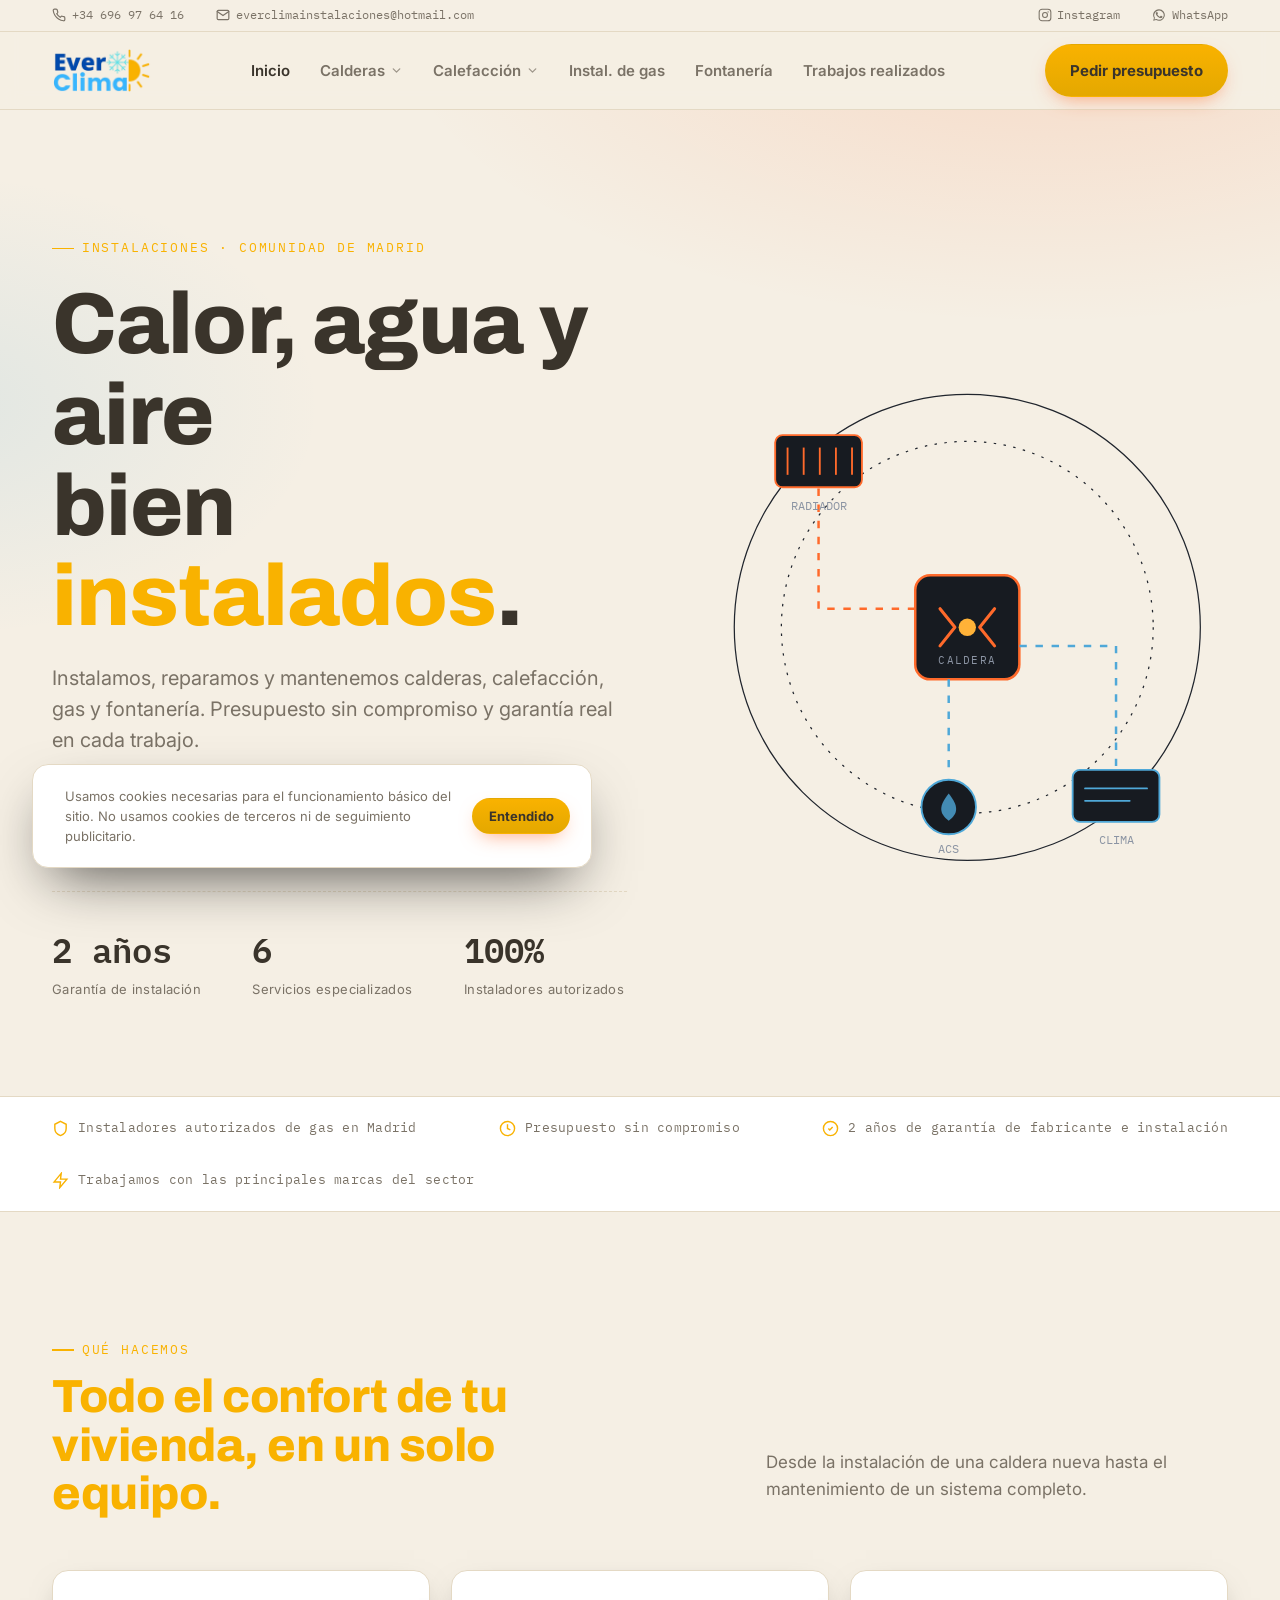
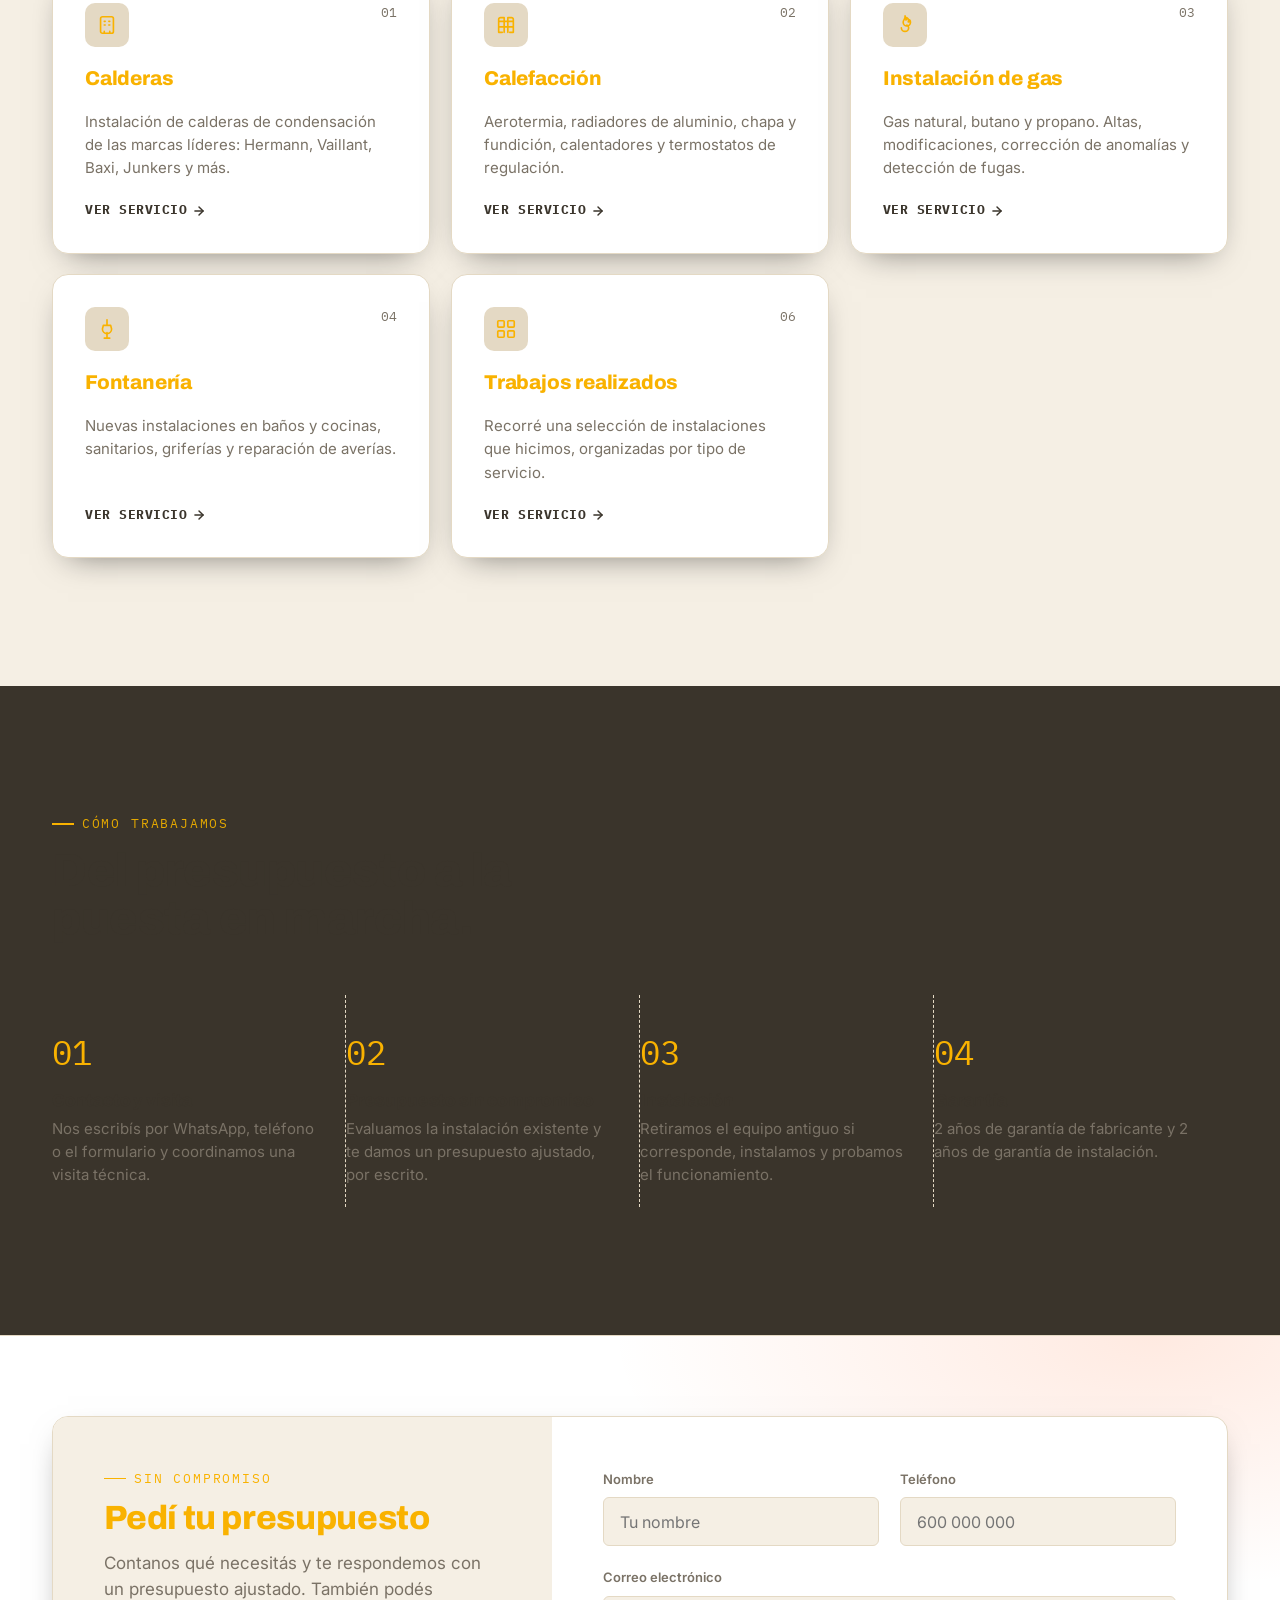
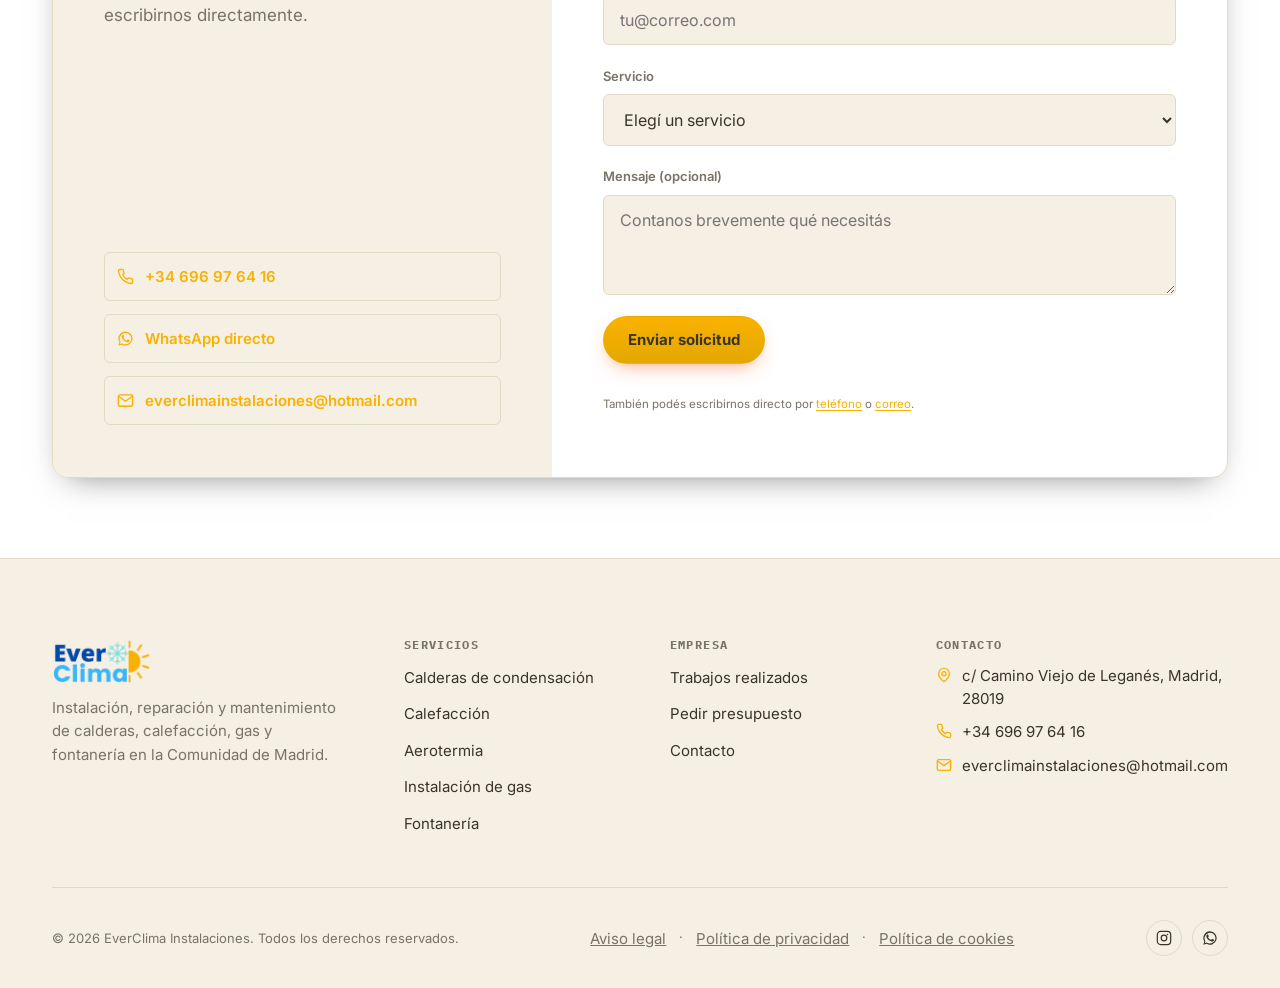
==== commit 2626f24f: "Cambia el correo de contacto al de hotmail" ====
--- a/index.html
+++ b/index.html
@@ -45,7 +45,7 @@
   "description": "Instalación, reparación y mantenimiento de calderas, calefacción, gas y fontanería en la Comunidad de Madrid.",
   "url": "https://everclima.com/",
   "telephone": "+34696976416",
-  "email": "everclima.instalaciones@gmail.com",
+  "email": "everclimainstalaciones@hotmail.com",
   "image": "https://everclima.com/img/logo/everclima-logo-original.png",
   "priceRange": "€€",
   "address": {
@@ -68,7 +68,7 @@
     <div class="contenedor">
       <div class="grupo">
         <a href="tel:+34696976416"><svg viewBox="0 0 24 24" fill="none" stroke="currentColor" stroke-width="2" stroke-linecap="round" stroke-linejoin="round"><path d="M22 16.92v3a2 2 0 0 1-2.18 2 19.79 19.79 0 0 1-8.63-3.07 19.5 19.5 0 0 1-6-6 19.79 19.79 0 0 1-3.07-8.67A2 2 0 0 1 4.11 2h3a2 2 0 0 1 2 1.72 12.84 12.84 0 0 0 .7 2.81 2 2 0 0 1-.45 2.11L8.09 9.91a16 16 0 0 0 6 6l1.27-1.27a2 2 0 0 1 2.11-.45 12.84 12.84 0 0 0 2.81.7A2 2 0 0 1 22 16.92z"/></svg> +34 696 97 64 16</a>
-        <a href="mailto:everclima.instalaciones@gmail.com"><svg viewBox="0 0 24 24" fill="none" stroke="currentColor" stroke-width="2" stroke-linecap="round" stroke-linejoin="round"><path d="M4 4h16c1.1 0 2 .9 2 2v12c0 1.1-.9 2-2 2H4c-1.1 0-2-.9-2-2V6c0-1.1.9-2 2-2z"/><path d="m22 6-10 7L2 6"/></svg> everclima.instalaciones@gmail.com</a>
+        <a href="mailto:everclimainstalaciones@hotmail.com"><svg viewBox="0 0 24 24" fill="none" stroke="currentColor" stroke-width="2" stroke-linecap="round" stroke-linejoin="round"><path d="M4 4h16c1.1 0 2 .9 2 2v12c0 1.1-.9 2-2 2H4c-1.1 0-2-.9-2-2V6c0-1.1.9-2 2-2z"/><path d="m22 6-10 7L2 6"/></svg> everclimainstalaciones@hotmail.com</a>
       </div>
       <div class="grupo">
         <a href="https://www.instagram.com/everclimainstalaciones/" target="_blank" rel="noopener"><svg viewBox="0 0 24 24" fill="none" stroke="currentColor" stroke-width="1.8"><rect x="2" y="2" width="20" height="20" rx="5"/><circle cx="12" cy="12" r="4.2"/><circle cx="17.3" cy="6.7" r="1.1" fill="currentColor" stroke="none"/></svg> Instagram</a>
@@ -288,7 +288,7 @@
         <div class="contacto-directo">
           <a href="tel:+34696976416"><svg viewBox="0 0 24 24" fill="none" stroke="currentColor" stroke-width="2" stroke-linecap="round" stroke-linejoin="round"><path d="M22 16.92v3a2 2 0 0 1-2.18 2 19.79 19.79 0 0 1-8.63-3.07 19.5 19.5 0 0 1-6-6 19.79 19.79 0 0 1-3.07-8.67A2 2 0 0 1 4.11 2h3a2 2 0 0 1 2 1.72 12.84 12.84 0 0 0 .7 2.81 2 2 0 0 1-.45 2.11L8.09 9.91a16 16 0 0 0 6 6l1.27-1.27a2 2 0 0 1 2.11-.45 12.84 12.84 0 0 0 2.81.7A2 2 0 0 1 22 16.92z"/></svg> +34 696 97 64 16</a>
           <a href="https://wa.me/34696976416" target="_blank" rel="noopener"><svg viewBox="0 0 24 24" fill="currentColor"><path d="M17.5 14.4c-.3-.1-1.7-.9-2-1-.3-.1-.5-.1-.7.1-.2.3-.7 1-.9 1.2-.2.2-.3.2-.6.1-.3-.1-1.3-.5-2.4-1.5-.9-.8-1.5-1.8-1.7-2.1-.2-.3 0-.5.1-.6.1-.1.3-.3.4-.5.1-.1.2-.3.3-.4.1-.2 0-.4 0-.5C10 9 9.5 7.7 9.3 7.2c-.2-.5-.4-.4-.6-.4h-.5c-.2 0-.5.1-.7.3-.2.3-1 1-1 2.3 0 1.4 1 2.7 1.1 2.9.1.2 2 3.1 4.9 4.3.7.3 1.2.5 1.6.6.7.2 1.3.2 1.8.1.5-.1 1.7-.7 1.9-1.3.2-.7.2-1.2.2-1.3-.1-.2-.3-.3-.6-.4z"/><path d="M12 2a10 10 0 0 0-8.6 15.1L2 22l5-1.3A10 10 0 1 0 12 2zm0 18.2c-1.6 0-3.1-.4-4.5-1.2l-.3-.2-3 .8.8-2.9-.2-.3A8.2 8.2 0 1 1 20.2 12 8.2 8.2 0 0 1 12 20.2z"/></svg> WhatsApp directo</a>
-          <a href="mailto:everclima.instalaciones@gmail.com"><svg viewBox="0 0 24 24" fill="none" stroke="currentColor" stroke-width="2" stroke-linecap="round" stroke-linejoin="round"><path d="M4 4h16c1.1 0 2 .9 2 2v12c0 1.1-.9 2-2 2H4c-1.1 0-2-.9-2-2V6c0-1.1.9-2 2-2z"/><path d="m22 6-10 7L2 6"/></svg> everclima.instalaciones@gmail.com</a>
+          <a href="mailto:everclimainstalaciones@hotmail.com"><svg viewBox="0 0 24 24" fill="none" stroke="currentColor" stroke-width="2" stroke-linecap="round" stroke-linejoin="round"><path d="M4 4h16c1.1 0 2 .9 2 2v12c0 1.1-.9 2-2 2H4c-1.1 0-2-.9-2-2V6c0-1.1.9-2 2-2z"/><path d="m22 6-10 7L2 6"/></svg> everclimainstalaciones@hotmail.com</a>
         </div>
       </div>
       <form class="form-presupuesto" action="https://formspree.io/f/xvzevkda" method="POST">
@@ -326,7 +326,7 @@
           <textarea id="mensaje" name="mensaje" placeholder="Contanos brevemente qué necesitás"></textarea>
         </div>
         <button type="submit" class="boton boton--llama" style="align-self:flex-start;">Enviar solicitud</button>
-        <p class="nota-form">También podés escribirnos directo por <a href="tel:+34696976416">teléfono</a> o <a href="mailto:everclima.instalaciones@gmail.com">correo</a>.</p>
+        <p class="nota-form">También podés escribirnos directo por <a href="tel:+34696976416">teléfono</a> o <a href="mailto:everclimainstalaciones@hotmail.com">correo</a>.</p>
       </form>
     </div>
   </div>
@@ -363,7 +363,7 @@
         <ul>
           <li class="pie-contacto-item"><svg viewBox="0 0 24 24" fill="none" stroke="currentColor" stroke-width="2" stroke-linecap="round" stroke-linejoin="round"><path d="M20 10c0 6-8 12-8 12s-8-6-8-12a8 8 0 0 1 16 0z"/><circle cx="12" cy="10" r="3"/></svg><span>c/ Camino Viejo de Leganés, Madrid, 28019</span></li>
           <li class="pie-contacto-item"><svg viewBox="0 0 24 24" fill="none" stroke="currentColor" stroke-width="2" stroke-linecap="round" stroke-linejoin="round"><path d="M22 16.92v3a2 2 0 0 1-2.18 2 19.79 19.79 0 0 1-8.63-3.07 19.5 19.5 0 0 1-6-6 19.79 19.79 0 0 1-3.07-8.67A2 2 0 0 1 4.11 2h3a2 2 0 0 1 2 1.72 12.84 12.84 0 0 0 .7 2.81 2 2 0 0 1-.45 2.11L8.09 9.91a16 16 0 0 0 6 6l1.27-1.27a2 2 0 0 1 2.11-.45 12.84 12.84 0 0 0 2.81.7A2 2 0 0 1 22 16.92z"/></svg><a href="tel:+34696976416">+34 696 97 64 16</a></li>
-          <li class="pie-contacto-item"><svg viewBox="0 0 24 24" fill="none" stroke="currentColor" stroke-width="2" stroke-linecap="round" stroke-linejoin="round"><path d="M4 4h16c1.1 0 2 .9 2 2v12c0 1.1-.9 2-2 2H4c-1.1 0-2-.9-2-2V6c0-1.1.9-2 2-2z"/><path d="m22 6-10 7L2 6"/></svg><a href="mailto:everclima.instalaciones@gmail.com">everclima.instalaciones@gmail.com</a></li>
+          <li class="pie-contacto-item"><svg viewBox="0 0 24 24" fill="none" stroke="currentColor" stroke-width="2" stroke-linecap="round" stroke-linejoin="round"><path d="M4 4h16c1.1 0 2 .9 2 2v12c0 1.1-.9 2-2 2H4c-1.1 0-2-.9-2-2V6c0-1.1.9-2 2-2z"/><path d="m22 6-10 7L2 6"/></svg><a href="mailto:everclimainstalaciones@hotmail.com">everclimainstalaciones@hotmail.com</a></li>
         </ul>
       </div>
     </div>
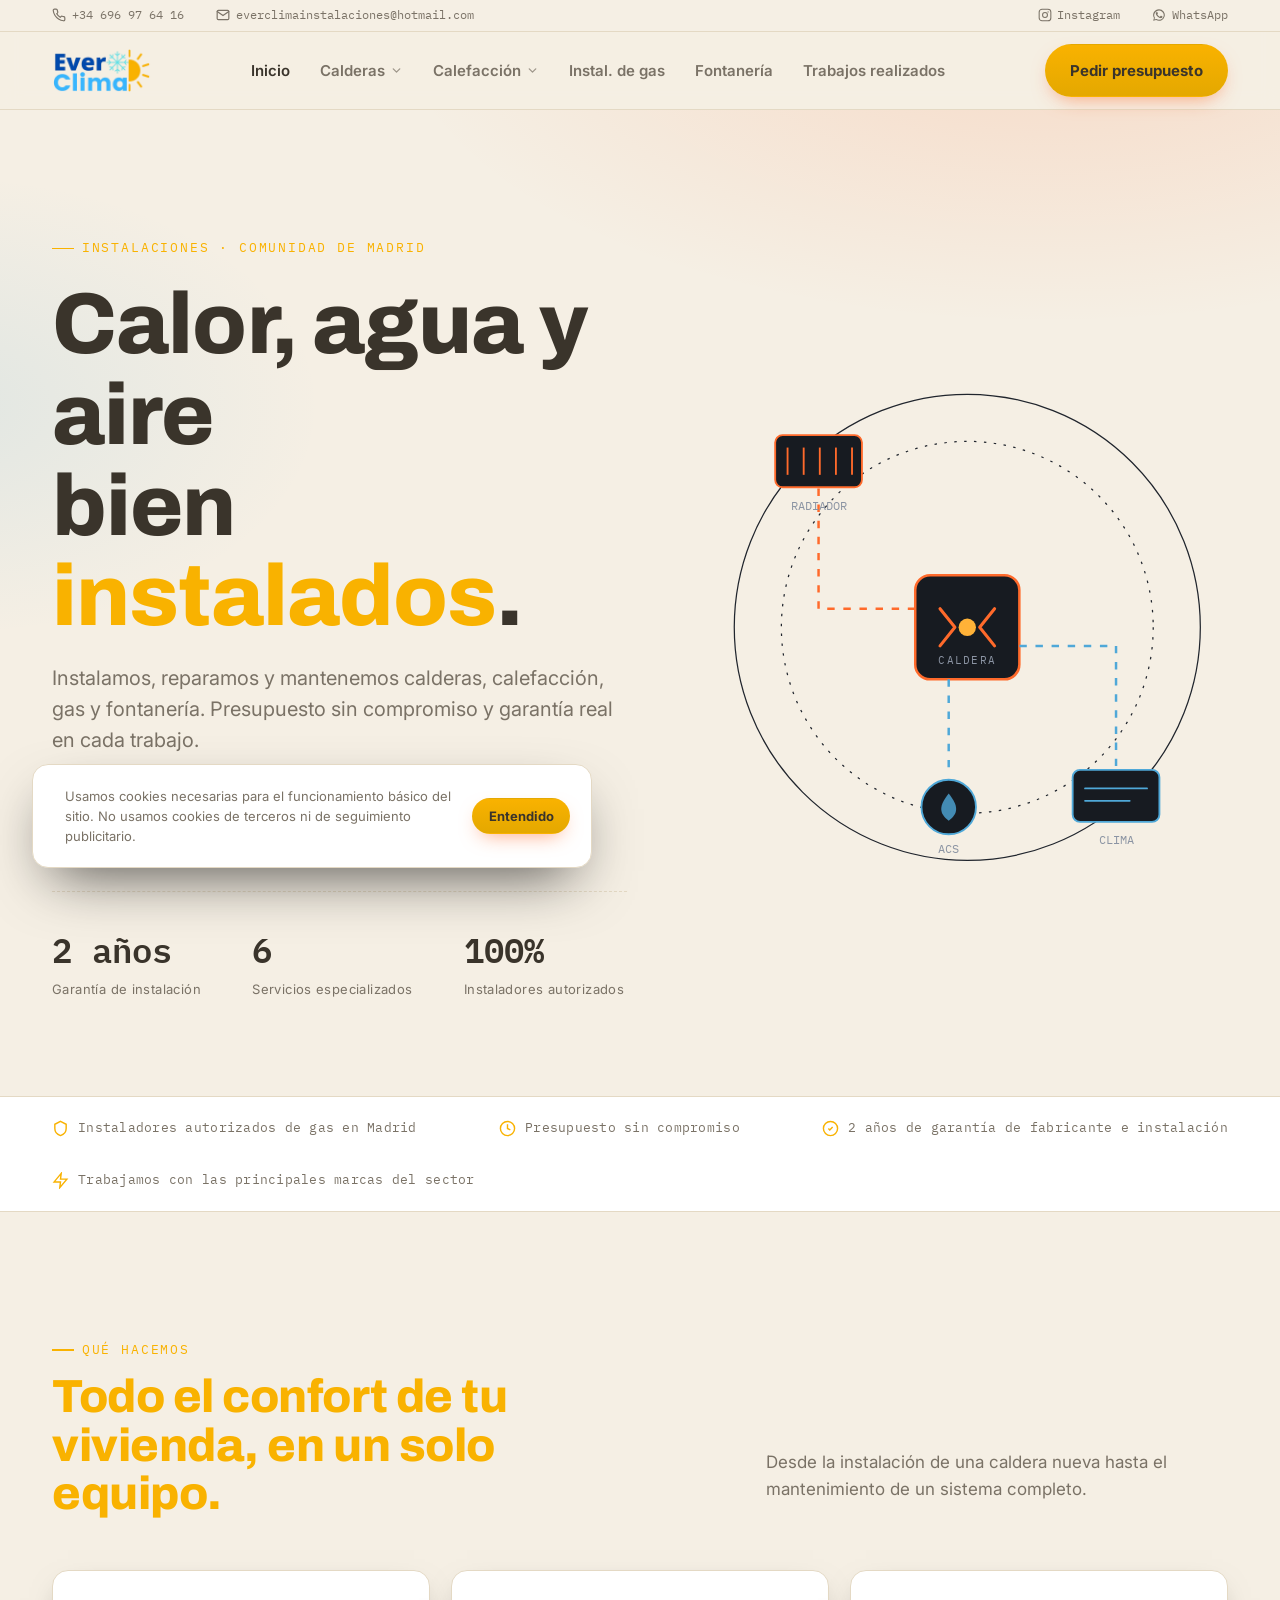
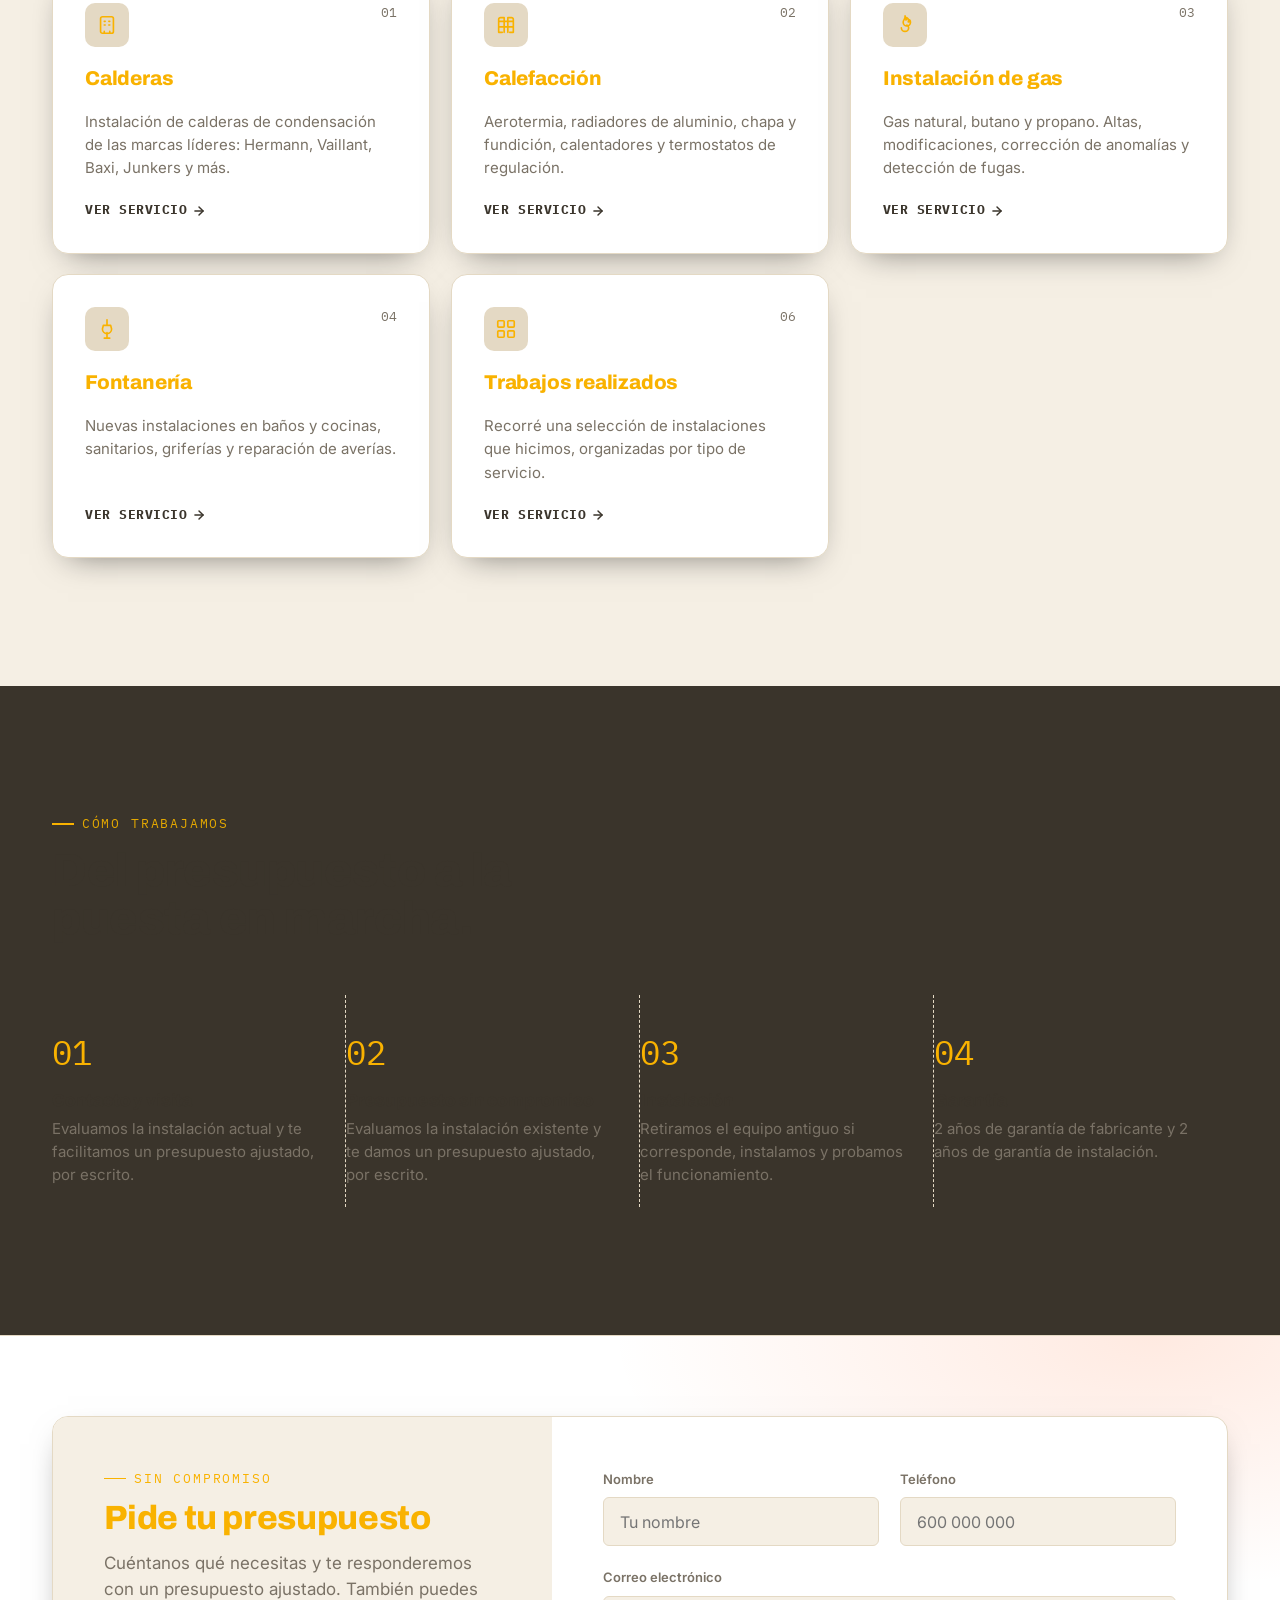
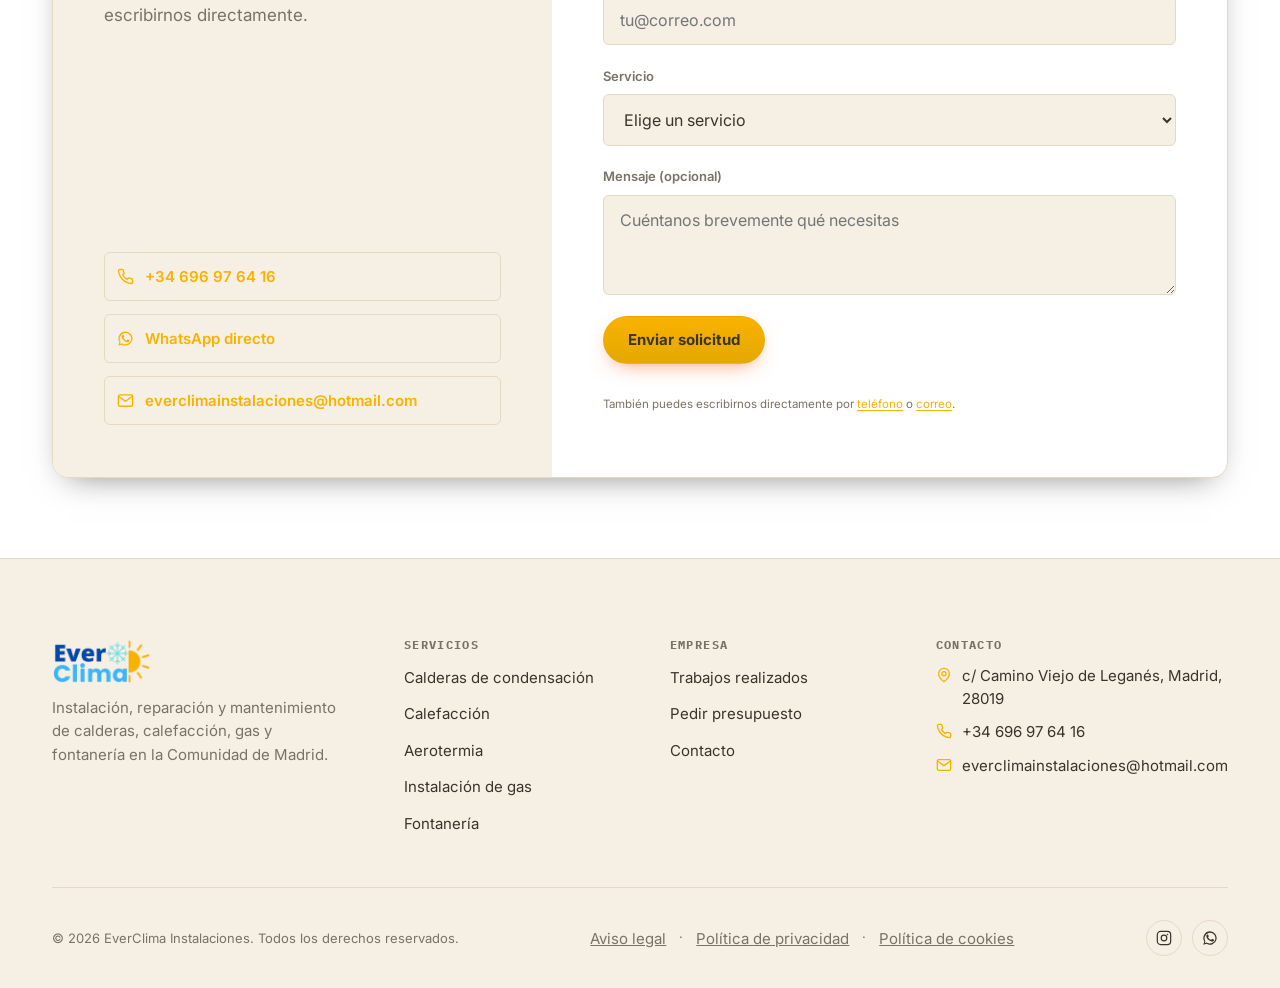
==== commit 8f1d9ab1: "Update content and layout across service pages - Aerotermia: add 'Trabajos realizados' gallery secti" ====
--- a/index.html
+++ b/index.html
@@ -255,7 +255,7 @@
       <div class="paso-proceso">
         <span class="num-paso">01</span>
         <h3>Contacto y visita</h3>
-        <p>Nos escribís por WhatsApp, teléfono o el formulario y coordinamos una visita técnica.</p>
+        <p>Evaluamos la instalación actual y te facilitamos un presupuesto ajustado, por escrito. </p>
       </div>
       <div class="paso-proceso">
         <span class="num-paso">02</span>
@@ -282,8 +282,8 @@
       <div class="lado-info">
         <div>
           <span class="eyebrow">Sin compromiso</span>
-          <h2>Pedí tu presupuesto</h2>
-          <p>Contanos qué necesitás y te respondemos con un presupuesto ajustado. También podés escribirnos directamente.</p>
+          <h2>Pide tu presupuesto</h2>
+          <p>Cuéntanos qué necesitas y te responderemos con un presupuesto ajustado. También puedes escribirnos directamente.</p>
         </div>
         <div class="contacto-directo">
           <a href="tel:+34696976416"><svg viewBox="0 0 24 24" fill="none" stroke="currentColor" stroke-width="2" stroke-linecap="round" stroke-linejoin="round"><path d="M22 16.92v3a2 2 0 0 1-2.18 2 19.79 19.79 0 0 1-8.63-3.07 19.5 19.5 0 0 1-6-6 19.79 19.79 0 0 1-3.07-8.67A2 2 0 0 1 4.11 2h3a2 2 0 0 1 2 1.72 12.84 12.84 0 0 0 .7 2.81 2 2 0 0 1-.45 2.11L8.09 9.91a16 16 0 0 0 6 6l1.27-1.27a2 2 0 0 1 2.11-.45 12.84 12.84 0 0 0 2.81.7A2 2 0 0 1 22 16.92z"/></svg> +34 696 97 64 16</a>
@@ -312,7 +312,7 @@
         <div class="campo">
           <label for="servicio">Servicio</label>
           <select id="servicio" name="servicio" required>
-            <option value="">Elegí un servicio</option>
+            <option value="">Elige un servicio</option>
             <option>Calderas</option>
             <option>Calefacción</option>
             <option>Aerotermia</option>
@@ -323,10 +323,10 @@
         </div>
         <div class="campo">
           <label for="mensaje">Mensaje (opcional)</label>
-          <textarea id="mensaje" name="mensaje" placeholder="Contanos brevemente qué necesitás"></textarea>
+          <textarea id="mensaje" name="mensaje" placeholder="Cuéntanos brevemente qué necesitas"></textarea>
         </div>
         <button type="submit" class="boton boton--llama" style="align-self:flex-start;">Enviar solicitud</button>
-        <p class="nota-form">También podés escribirnos directo por <a href="tel:+34696976416">teléfono</a> o <a href="mailto:everclimainstalaciones@hotmail.com">correo</a>.</p>
+        <p class="nota-form">También puedes escribirnos directamente por <a href="tel:+34696976416">teléfono</a> o <a href="mailto:everclimainstalaciones@hotmail.com">correo</a>.</p>
       </form>
     </div>
   </div>
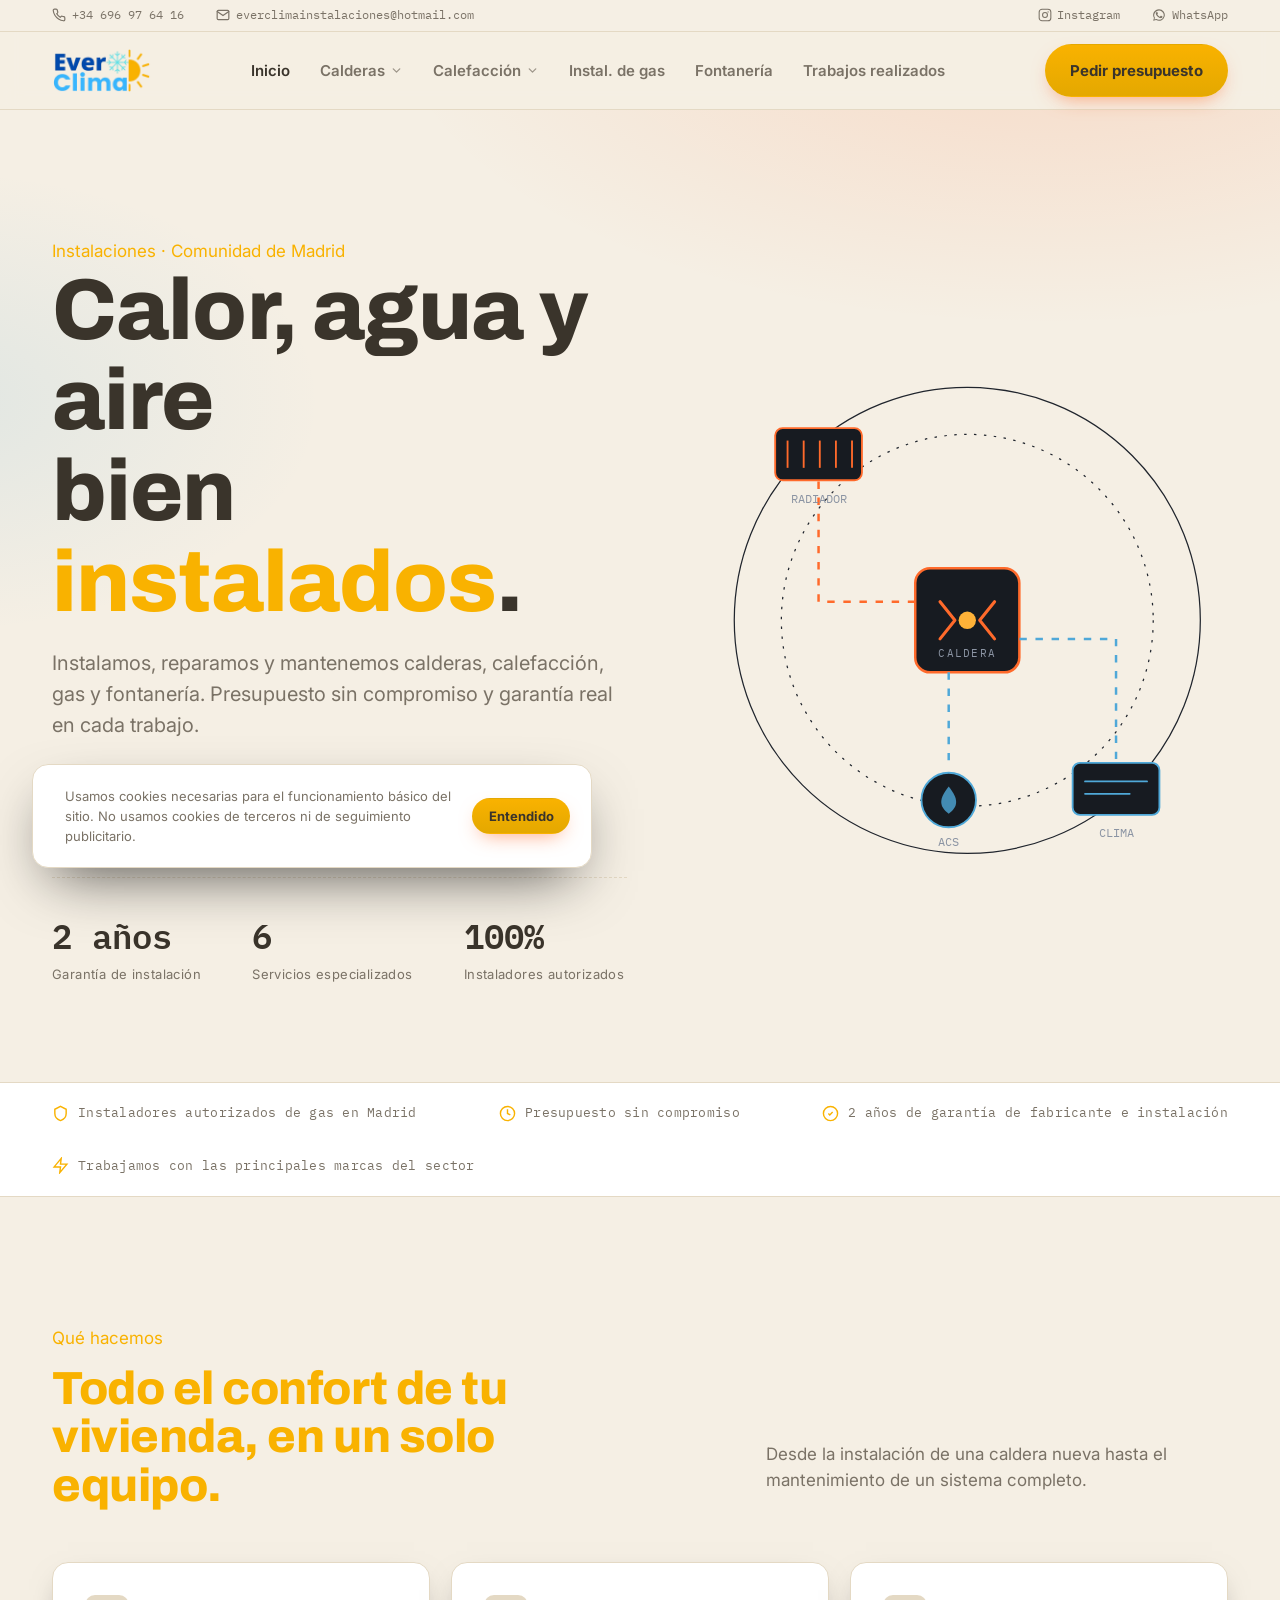
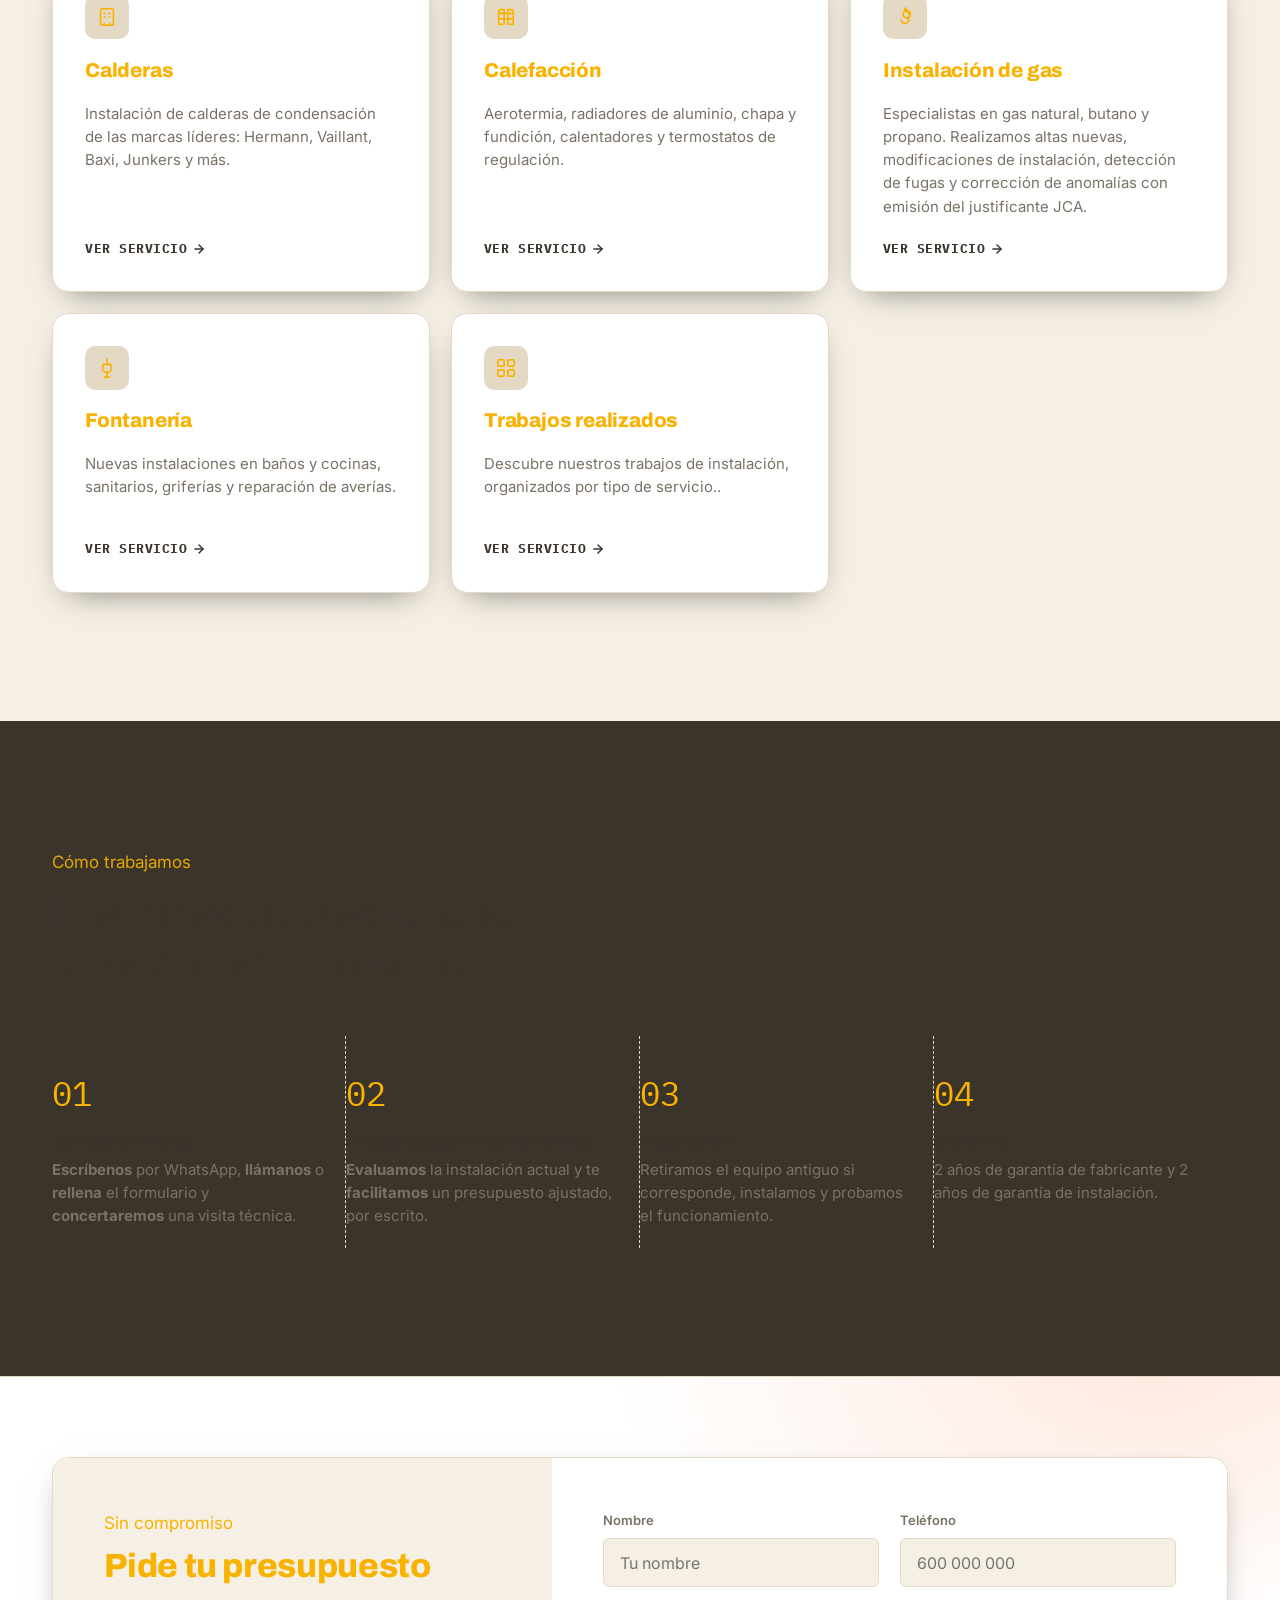
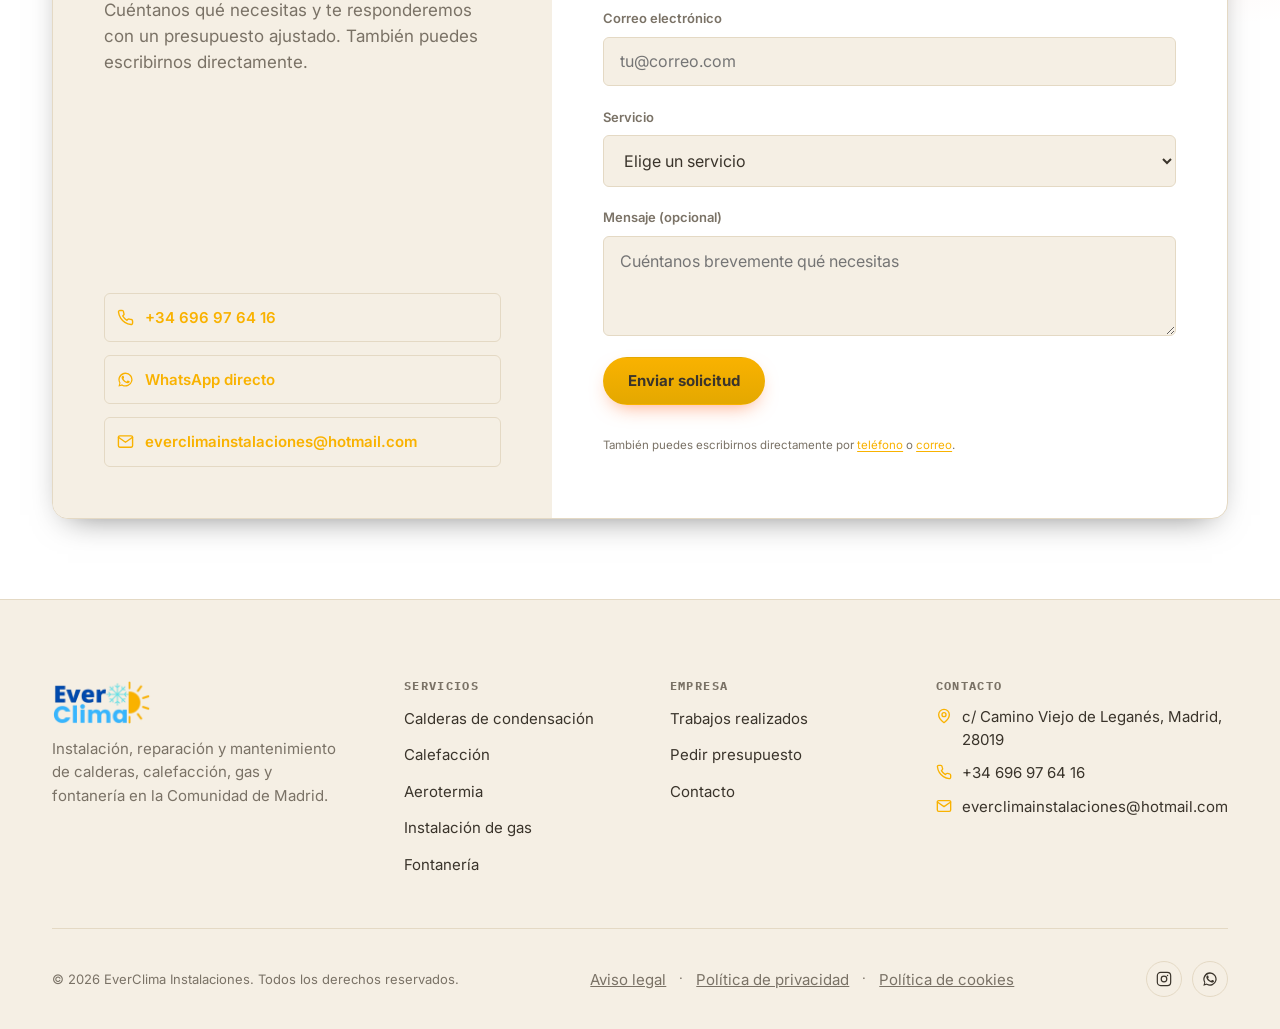
==== commit 2f9edc35: "Actualiza enlaces de Instagram a everclima_es, canonicaliza JSON-LD y mejora estilos radiadores" ====
--- a/index.html
+++ b/index.html
@@ -57,7 +57,7 @@
     "addressCountry": "ES"
   },
   "areaServed": "Comunidad de Madrid",
-  "sameAs": ["https://www.instagram.com/everclimainstalaciones/"]
+  "sameAs": ["https://www.instagram.com/everclima_es/"]
 }
 </script>
 </head>
@@ -71,7 +71,7 @@
         <a href="mailto:everclimainstalaciones@hotmail.com"><svg viewBox="0 0 24 24" fill="none" stroke="currentColor" stroke-width="2" stroke-linecap="round" stroke-linejoin="round"><path d="M4 4h16c1.1 0 2 .9 2 2v12c0 1.1-.9 2-2 2H4c-1.1 0-2-.9-2-2V6c0-1.1.9-2 2-2z"/><path d="m22 6-10 7L2 6"/></svg> everclimainstalaciones@hotmail.com</a>
       </div>
       <div class="grupo">
-        <a href="https://www.instagram.com/everclimainstalaciones/" target="_blank" rel="noopener"><svg viewBox="0 0 24 24" fill="none" stroke="currentColor" stroke-width="1.8"><rect x="2" y="2" width="20" height="20" rx="5"/><circle cx="12" cy="12" r="4.2"/><circle cx="17.3" cy="6.7" r="1.1" fill="currentColor" stroke="none"/></svg> Instagram</a>
+        <a href="https://www.instagram.com/everclima_es?igsh=YTQydWdubGltcXBy" target="_blank" rel="noopener"><svg viewBox="0 0 24 24" fill="none" stroke="currentColor" stroke-width="1.8"><rect x="2" y="2" width="20" height="20" rx="5"/><circle cx="12" cy="12" r="4.2"/><circle cx="17.3" cy="6.7" r="1.1" fill="currentColor" stroke="none"/></svg> Instagram</a>
         <a href="https://wa.me/34696976416" target="_blank" rel="noopener"><svg viewBox="0 0 24 24" fill="currentColor"><path d="M17.5 14.4c-.3-.1-1.7-.9-2-1-.3-.1-.5-.1-.7.1-.2.3-.7 1-.9 1.2-.2.2-.3.2-.6.1-.3-.1-1.3-.5-2.4-1.5-.9-.8-1.5-1.8-1.7-2.1-.2-.3 0-.5.1-.6.1-.1.3-.3.4-.5.1-.1.2-.3.3-.4.1-.2 0-.4 0-.5C10 9 9.5 7.7 9.3 7.2c-.2-.5-.4-.4-.6-.4h-.5c-.2 0-.5.1-.7.3-.2.3-1 1-1 2.3 0 1.4 1 2.7 1.1 2.9.1.2 2 3.1 4.9 4.3.7.3 1.2.5 1.6.6.7.2 1.3.2 1.8.1.5-.1 1.7-.7 1.9-1.3.2-.7.2-1.2.2-1.3-.1-.2-.3-.3-.6-.4z"/><path d="M12 2a10 10 0 0 0-8.6 15.1L2 22l5-1.3A10 10 0 1 0 12 2zm0 18.2c-1.6 0-3.1-.4-4.5-1.2l-.3-.2-3 .8.8-2.9-.2-.3A8.2 8.2 0 1 1 20.2 12 8.2 8.2 0 0 1 12 20.2z"/></svg> WhatsApp</a>
       </div>
     </div>
@@ -185,7 +185,7 @@
       <a href="calderas.html" class="tarjeta-servicio card">
   <div style="display:flex; justify-content:space-between; align-items:flex-start;">
     <div class="icono-servicio"><svg viewBox="0 0 24 24" fill="none" stroke="currentColor" stroke-width="1.8" stroke-linecap="round" stroke-linejoin="round"><rect x="5" y="3" width="14" height="18" rx="2"/><path d="M9 8h1M9 12h1M14 8h1M14 12h1"/><path d="M9 21v-2M15 21v-2"/></svg></div>
-    <span class="num">01</span>
+    <span class="num"></span>
   </div>
   <h3>Calderas</h3>
   <p>Instalación de calderas de condensación de las marcas líderes: Hermann, Vaillant, Baxi, Junkers y más.</p>
@@ -196,7 +196,7 @@
       <a href="calefaccion.html" class="tarjeta-servicio card">
   <div style="display:flex; justify-content:space-between; align-items:flex-start;">
     <div class="icono-servicio"><svg viewBox="0 0 24 24" fill="none" stroke="currentColor" stroke-width="1.8" stroke-linecap="round" stroke-linejoin="round"><path d="M4 20V6a2 2 0 0 1 2-2h4M4 20h4M4 8h16M4 14h16M20 20V6a2 2 0 0 0-2-2h-4M20 20h-4M14 20V4M10 20V4"/></svg></div>
-    <span class="num">02</span>
+    <span class="num"></span>
   </div>
   <h3>Calefacción</h3>
   <p>Aerotermia, radiadores de aluminio, chapa y fundición, calentadores y termostatos de regulación.</p>
@@ -207,10 +207,10 @@
       <a href="gas.html" class="tarjeta-servicio card">
   <div style="display:flex; justify-content:space-between; align-items:flex-start;">
     <div class="icono-servicio"><svg viewBox="0 0 24 24" fill="none" stroke="currentColor" stroke-width="1.8" stroke-linecap="round" stroke-linejoin="round"><path d="M12 2c1 3-2 4-2 7a4 4 0 0 0 8 0c0-1-.5-2-1-2.5.3 1.5-.5 2.5-1.5 2 1-1.5 0-3.5-1.5-4.5.2 1.2-.3 2-1 2.5C13.5 5.5 13 3.5 12 2z"/><path d="M8 15a4 4 0 0 0 8 0c0-1.5-1-2.5-2-3"/></svg></div>
-    <span class="num">03</span>
+    <span class="num"></span>
   </div>
   <h3>Instalación de gas</h3>
-  <p>Gas natural, butano y propano. Altas, modificaciones, corrección de anomalías y detección de fugas.</p>
+  <p>Especialistas en gas natural, butano y propano. Realizamos altas nuevas, modificaciones de instalación, detección de fugas y corrección de anomalías con emisión del justificante JCA.</p>
   <span class="ver-mas">Ver servicio
     <svg viewBox="0 0 24 24" fill="none" stroke="currentColor" stroke-width="2.5" stroke-linecap="round" stroke-linejoin="round"><line x1="5" y1="12" x2="19" y2="12"/><polyline points="12 5 19 12 12 19"/></svg>
   </span>
@@ -218,7 +218,7 @@
       <a href="fontaneria.html" class="tarjeta-servicio card">
   <div style="display:flex; justify-content:space-between; align-items:flex-start;">
     <div class="icono-servicio"><svg viewBox="0 0 24 24" fill="none" stroke="currentColor" stroke-width="1.8" stroke-linecap="round" stroke-linejoin="round"><path d="M12 2v6M8 8h8l1 4a5 5 0 0 1-10 0z"/><path d="M12 16v6M9 22h6"/></svg></div>
-    <span class="num">04</span>
+    <span class="num"></span>
   </div>
   <h3>Fontanería</h3>
   <p>Nuevas instalaciones en baños y cocinas, sanitarios, griferías y reparación de averías.</p>
@@ -230,10 +230,10 @@
       <a href="trabajos.html" class="tarjeta-servicio card">
   <div style="display:flex; justify-content:space-between; align-items:flex-start;">
     <div class="icono-servicio"><svg viewBox="0 0 24 24" fill="none" stroke="currentColor" stroke-width="1.8" stroke-linecap="round" stroke-linejoin="round"><rect x="3" y="3" width="7" height="7" rx="1"/><rect x="14" y="3" width="7" height="7" rx="1"/><rect x="3" y="14" width="7" height="7" rx="1"/><rect x="14" y="14" width="7" height="7" rx="1"/></svg></div>
-    <span class="num">06</span>
+    <span class="num"></span>
   </div>
   <h3>Trabajos realizados</h3>
-  <p>Recorré una selección de instalaciones que hicimos, organizadas por tipo de servicio.</p>
+  <p>Descubre nuestros trabajos de instalación, organizados por tipo de servicio..</p>
   <span class="ver-mas">Ver servicio
     <svg viewBox="0 0 24 24" fill="none" stroke="currentColor" stroke-width="2.5" stroke-linecap="round" stroke-linejoin="round"><line x1="5" y1="12" x2="19" y2="12"/><polyline points="12 5 19 12 12 19"/></svg>
   </span>
@@ -255,12 +255,12 @@
       <div class="paso-proceso">
         <span class="num-paso">01</span>
         <h3>Contacto y visita</h3>
-        <p>Evaluamos la instalación actual y te facilitamos un presupuesto ajustado, por escrito. </p>
+        <p><strong>Escríbenos</strong> por WhatsApp, <strong>llámanos</strong> o <strong>rellena</strong> el formulario y <strong>concertaremos</strong> una visita técnica.</p>
       </div>
       <div class="paso-proceso">
         <span class="num-paso">02</span>
         <h3>Presupuesto sin compromiso</h3>
-        <p>Evaluamos la instalación existente y te damos un presupuesto ajustado, por escrito.</p>
+        <p><strong>Evaluamos</strong> la instalación actual y te <strong>facilitamos</strong> un presupuesto ajustado, por escrito.</p>
       </div>
       <div class="paso-proceso">
         <span class="num-paso">03</span>
@@ -370,7 +370,7 @@
     <div class="pie-inferior">
       <span>© 2026 EverClima Instalaciones. Todos los derechos reservados.</span><div class="enlaces-legales"><a href="aviso-legal.html">Aviso legal</a> · <a href="politica-privacidad.html">Política de privacidad</a> · <a href="politica-cookies.html">Política de cookies</a></div>
       <div class="redes-pie">
-        <a href="https://www.instagram.com/everclimainstalaciones/" target="_blank" rel="noopener" aria-label="Instagram"><svg viewBox="0 0 24 24" fill="none" stroke="currentColor" stroke-width="1.8"><rect x="2" y="2" width="20" height="20" rx="5"/><circle cx="12" cy="12" r="4.2"/><circle cx="17.3" cy="6.7" r="1.1" fill="currentColor" stroke="none"/></svg></a>
+        <a href="https://www.instagram.com/everclima_es?igsh=YTQydWdubGltcXBy" target="_blank" rel="noopener" aria-label="Instagram"><svg viewBox="0 0 24 24" fill="none" stroke="currentColor" stroke-width="1.8"><rect x="2" y="2" width="20" height="20" rx="5"/><circle cx="12" cy="12" r="4.2"/><circle cx="17.3" cy="6.7" r="1.1" fill="currentColor" stroke="none"/></svg></a>
         <a href="https://wa.me/34696976416" target="_blank" rel="noopener" aria-label="WhatsApp"><svg viewBox="0 0 24 24" fill="currentColor"><path d="M17.5 14.4c-.3-.1-1.7-.9-2-1-.3-.1-.5-.1-.7.1-.2.3-.7 1-.9 1.2-.2.2-.3.2-.6.1-.3-.1-1.3-.5-2.4-1.5-.9-.8-1.5-1.8-1.7-2.1-.2-.3 0-.5.1-.6.1-.1.3-.3.4-.5.1-.1.2-.3.3-.4.1-.2 0-.4 0-.5C10 9 9.5 7.7 9.3 7.2c-.2-.5-.4-.4-.6-.4h-.5c-.2 0-.5.1-.7.3-.2.3-1 1-1 2.3 0 1.4 1 2.7 1.1 2.9.1.2 2 3.1 4.9 4.3.7.3 1.2.5 1.6.6.7.2 1.3.2 1.8.1.5-.1 1.7-.7 1.9-1.3.2-.7.2-1.2.2-1.3-.1-.2-.3-.3-.6-.4z"/><path d="M12 2a10 10 0 0 0-8.6 15.1L2 22l5-1.3A10 10 0 1 0 12 2zm0 18.2c-1.6 0-3.1-.4-4.5-1.2l-.3-.2-3 .8.8-2.9-.2-.3A8.2 8.2 0 1 1 20.2 12 8.2 8.2 0 0 1 12 20.2z"/></svg></a>
       </div>
     </div>
--- a/css/base.css
+++ b/css/base.css
@@ -99,22 +99,7 @@
   padding-inline:var(--sp-4);
 }
 
-.eyebrow{
-  font-family:var(--f-tecnico);
-  font-size:var(--t-xs);
-  letter-spacing:.14em;
-  text-transform:uppercase;
-  color:var(--llama-500);
-  display:flex;
-  align-items:center;
-  gap:.6em;
-}
-.eyebrow::before{
-  content:'';
-  width:22px; height:1.5px;
-  background:var(--llama-500);
-  flex-shrink:0;
-}
+
 
 .boton{
   display:inline-flex;
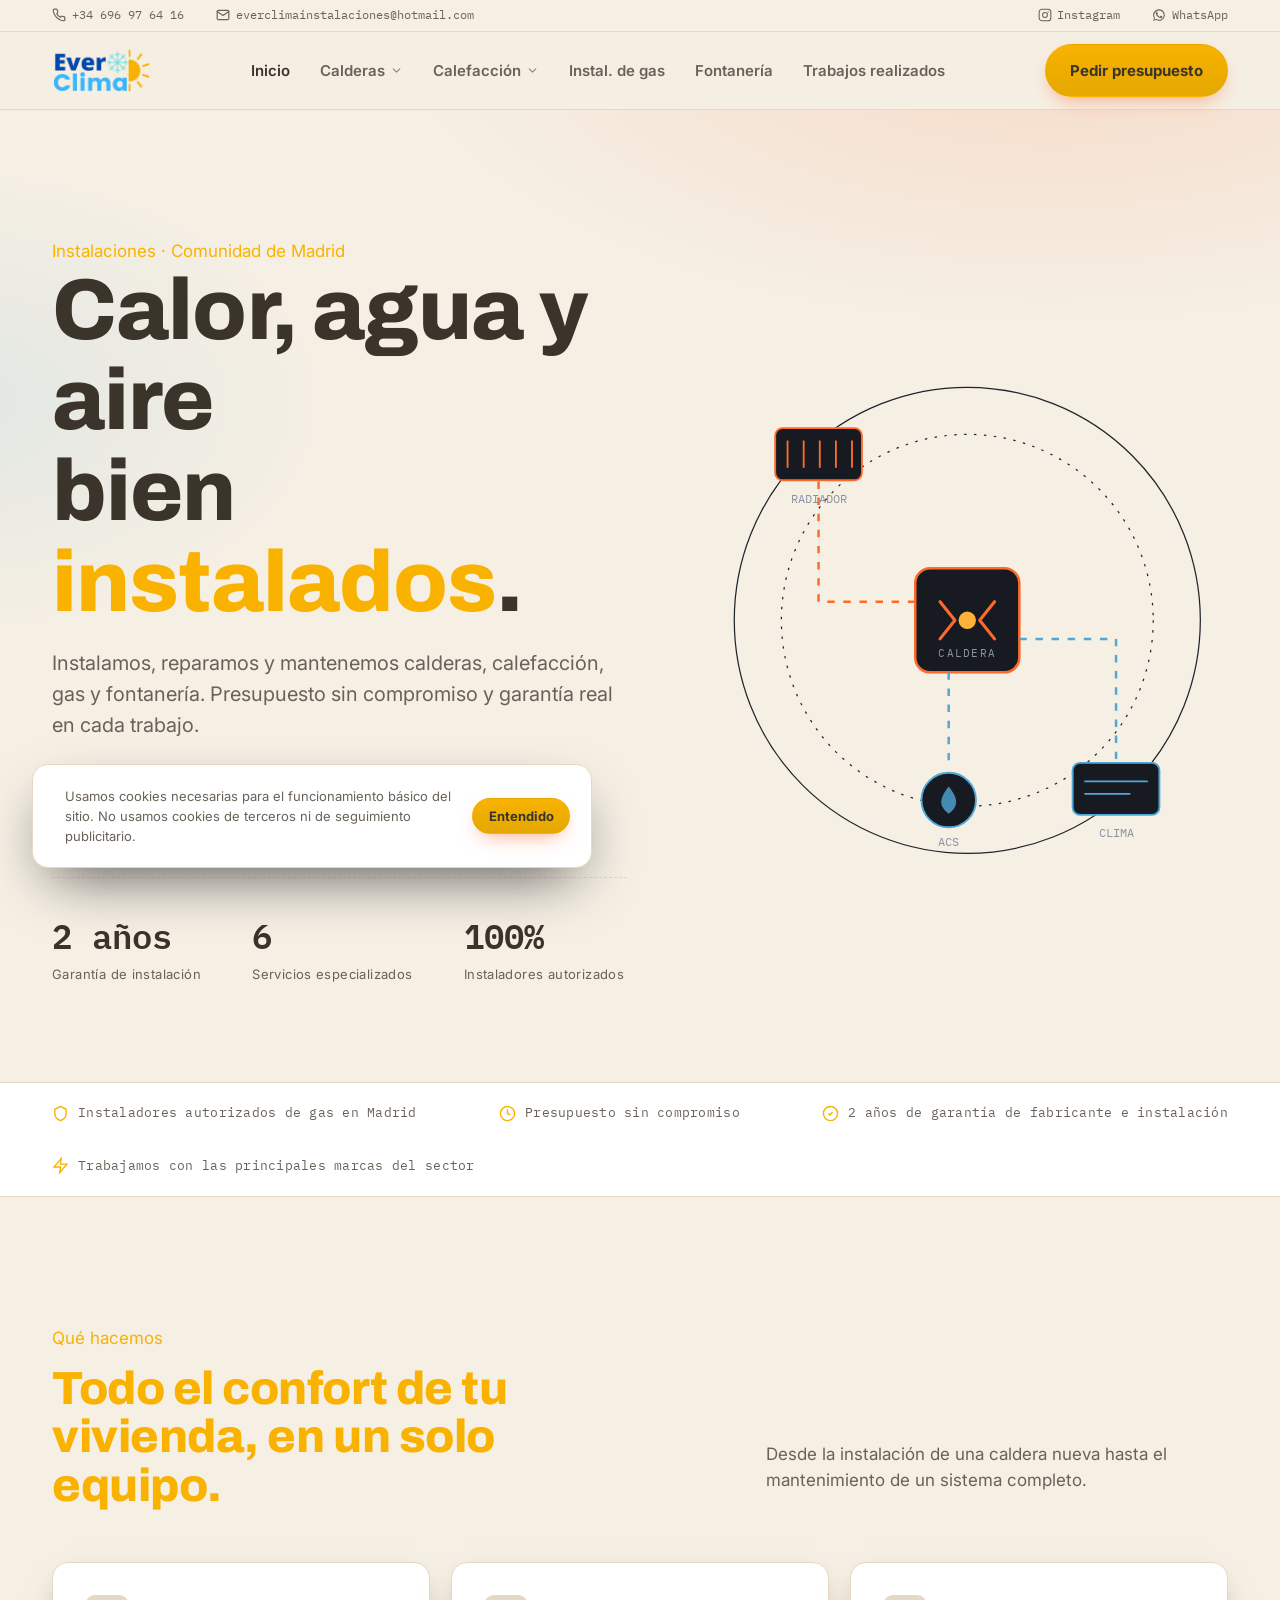
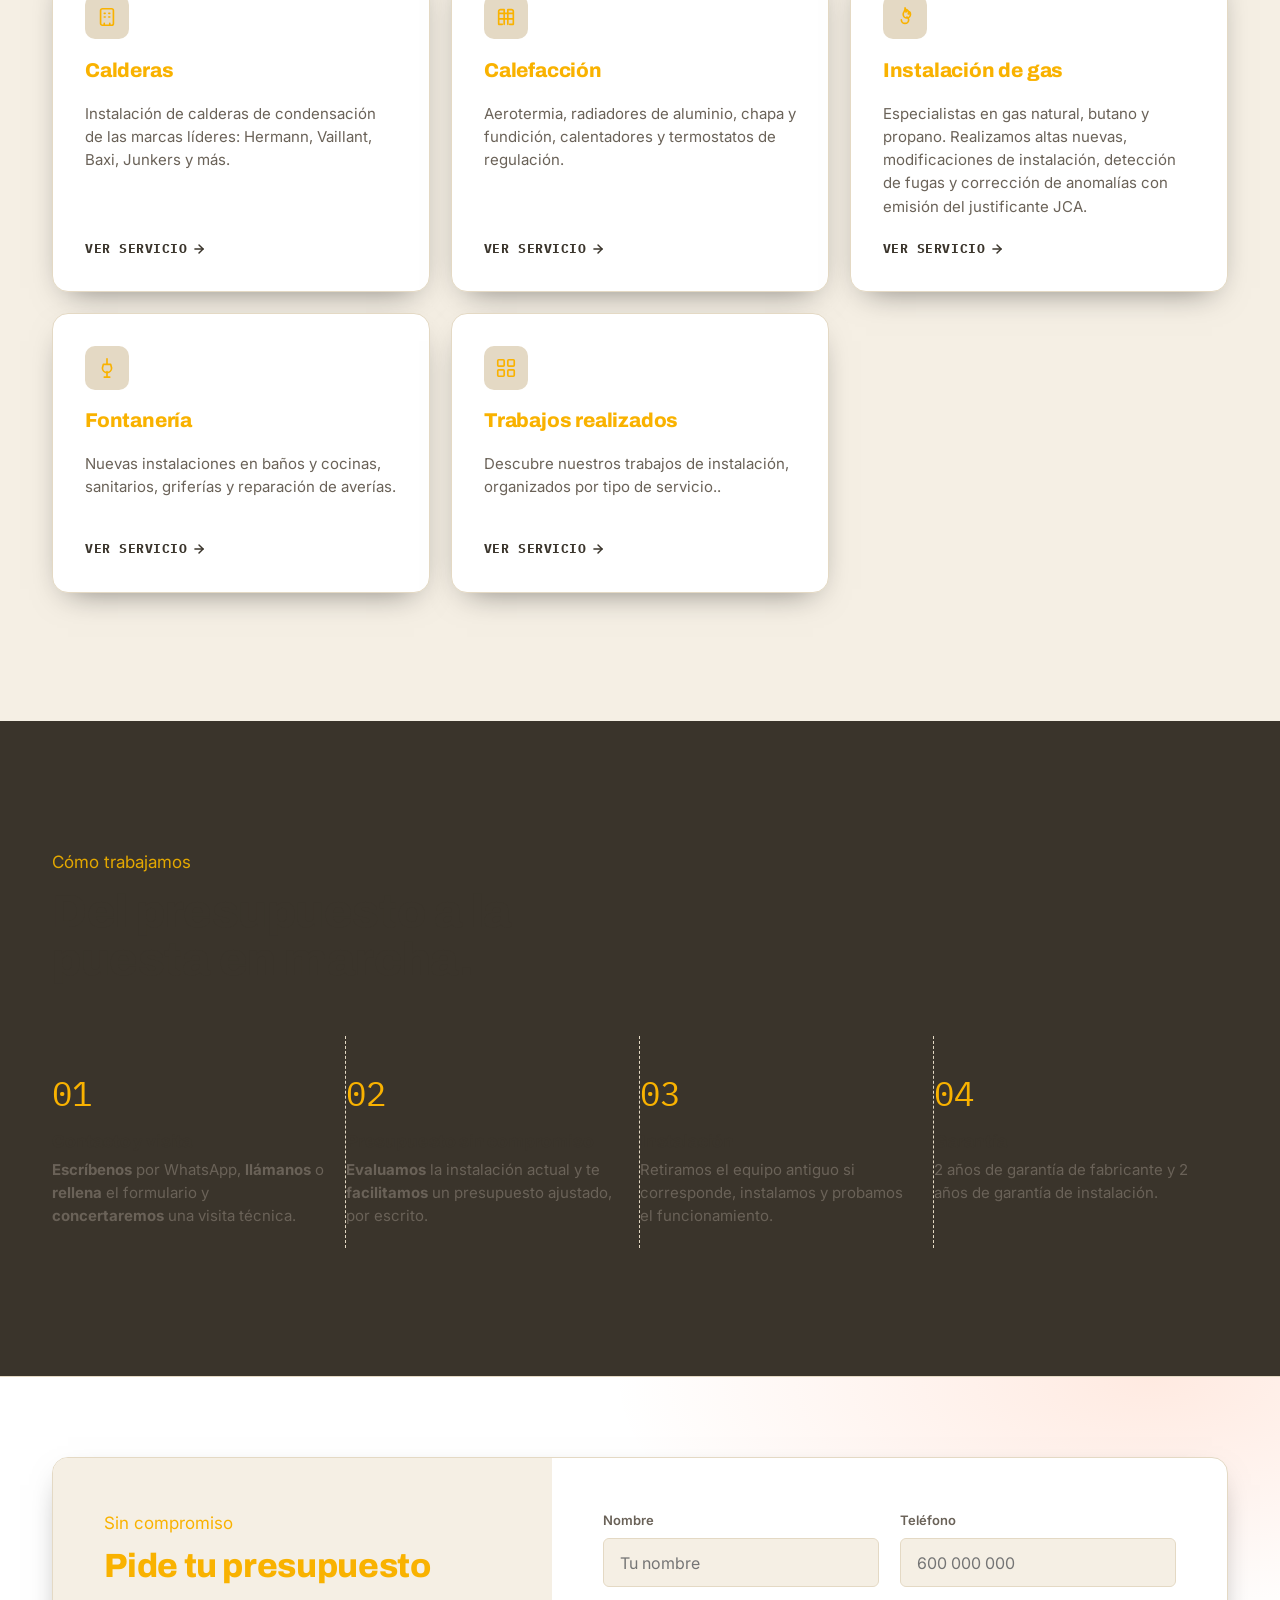
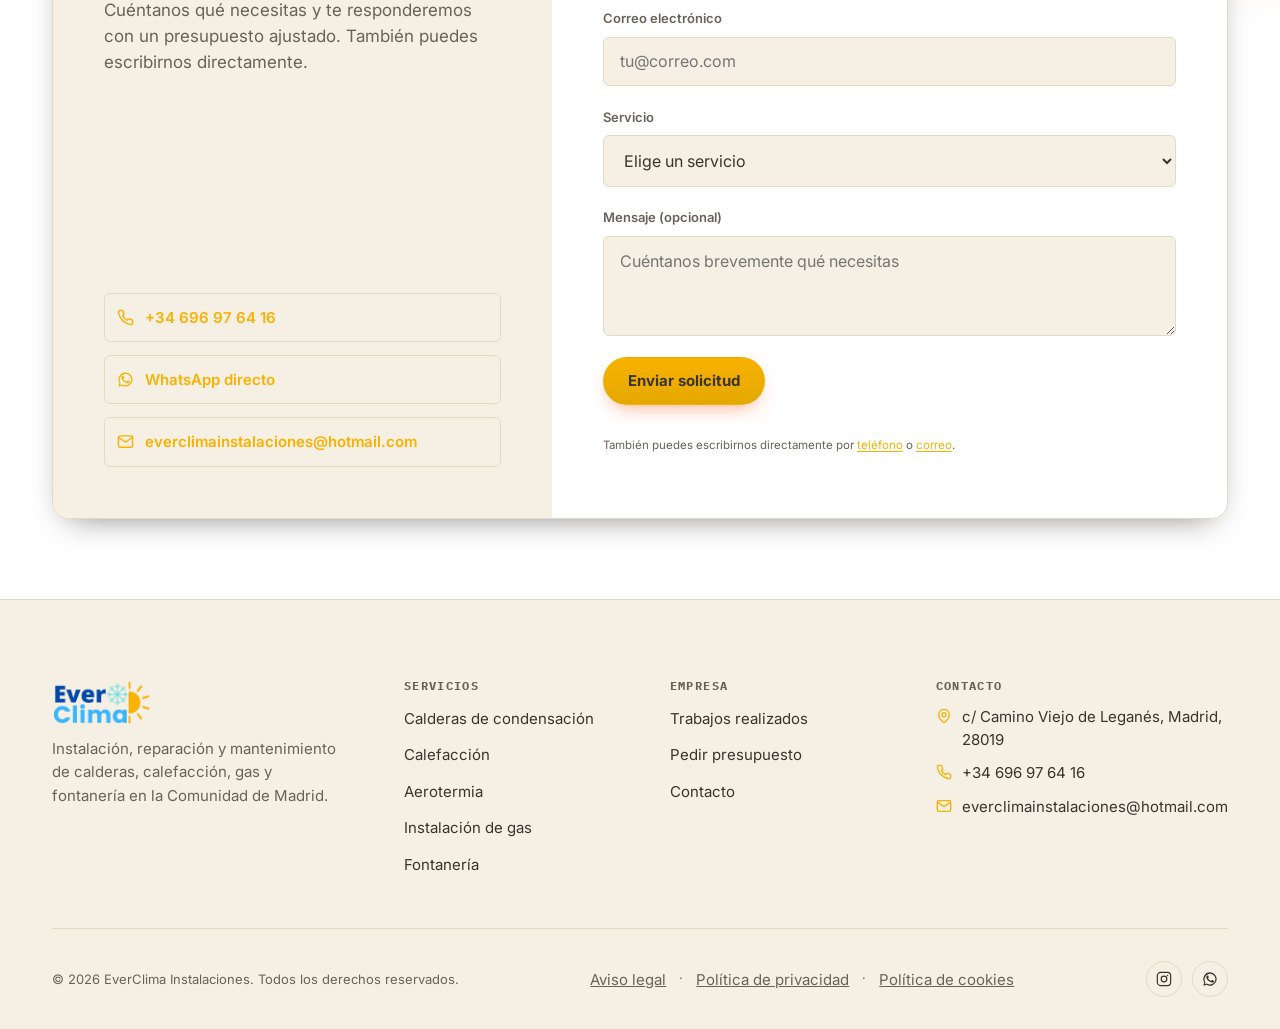
==== commit 03b8bb0d: "Mejoras accesibilidad, performance y SEO: contraste WCAG AA, print styles, theme-color, minificacion" ====
--- a/index.html
+++ b/index.html
@@ -3,6 +3,7 @@
 <head>
 <meta charset="UTF-8">
 <meta name="viewport" content="width=device-width, initial-scale=1.0">
+    <meta name="theme-color" content="#3A342B">
 <title>Inicio | EverClima Instalaciones</title>
 <meta name="description" content="Instalación, reparación y mantenimiento de calderas, calefacción, gas y fontanería en la Comunidad de Madrid.">
 <link rel="canonical" href="https://everclima.com/">
@@ -26,8 +27,8 @@
 <link rel="preconnect" href="https://fonts.googleapis.com">
 <link rel="preconnect" href="https://fonts.gstatic.com" crossorigin>
 <link rel="stylesheet" href="https://fonts.googleapis.com/css2?family=Archivo:ital,wght@0,500;0,600;0,700;0,800;0,900;1,600&family=IBM+Plex+Mono:wght@400;500;600&family=Inter:wght@400;500;600;700&display=swap">
-<link rel="stylesheet" href="css/base.css">
-<link rel="stylesheet" href="css/home.css">
+<link rel="stylesheet" href="css/base.min.css">
+<link rel="stylesheet" href="css/home.min.css">
 <style>
 :root{
   --llama-500:#F9B200;
@@ -47,7 +48,7 @@
   "telephone": "+34696976416",
   "email": "everclimainstalaciones@hotmail.com",
   "image": "https://everclima.com/img/logo/everclima-logo-original.png",
-  "priceRange": "€€",
+  "priceRange": "EUR",
   "address": {
     "@type": "PostalAddress",
     "streetAddress": "c/ Camino Viejo de Leganés",
@@ -295,6 +296,7 @@
         <input type="hidden" name="_gotcha" style="display:none" tabindex="-1" autocomplete="off">
         <input type="hidden" name="_next" value="https://everclima.com/gracias.html">
         <input type="hidden" name="_subject" value="Nuevo presupuesto solicitado — EverClima">
+        <input type="hidden" name="_template" value="plain">
         <div class="fila-campos">
           <div class="campo">
             <label for="nombre">Nombre</label>
@@ -381,6 +383,6 @@
   <p>Usamos cookies necesarias para el funcionamiento básico del sitio. No usamos cookies de terceros ni de seguimiento publicitario.</p>
   <button class="boton boton--llama" data-accion="aceptar-cookies">Entendido</button>
 </div>
-<script src="js/comun.js"></script>
+<script src="js/comun.min.js"></script>
 </body>
 </html>
--- a/css/base.min.css
+++ b/css/base.min.css
@@ -0,0 +1 @@
+:root{--grafito-950:#F5EFE4;--grafito-900:#FFFFFF;--grafito-800:#E4D9C4;--acero-400:#6A6258;--hielo-050:#3A342B;--llama-500:#C9622E;--llama-600:#B0501F;--gas-400:#B0501F;--hielo-400:#4B7A8C;--hielo-300:#6E9AA9;--blanco:#FFFFFF;--negro-texto:#3A342B;--f-display:'Archivo',sans-serif;--f-cuerpo:'Inter',sans-serif;--f-tecnico:'IBM Plex Mono',monospace;--t-2xs:.72rem;--t-xs:.8125rem;--t-sm:.9375rem;--t-base:1.0625rem;--t-lg:1.25rem;--t-xl:1.6rem;--t-2xl:2.1rem;--t-3xl:2.9rem;--t-4xl:4rem;--t-5xl:5.4rem;--sp-1:.5rem;--sp-2:.8rem;--sp-3:1.3rem;--sp-4:2rem;--sp-5:3.2rem;--sp-6:5rem;--sp-7:8rem;--ancho-max:1240px;--radio-sm:6px;--radio-md:10px;--radio-lg:16px;--sombra-card:0 1px 0 rgba(255,255,255,.04) inset,0 12px 32px -16px rgba(0,0,0,.55);--anillo-foco:0 0 0 3px rgba(255,106,43,.45)}*,*::before,*::after{box-sizing:border-box}html{scroll-behavior:smooth}@media (prefers-reduced-motion:reduce){html{scroll-behavior:auto}*,*::before,*::after{animation-duration:.01ms!important;animation-iteration-count:1!important;transition-duration:.01ms!important;scroll-behavior:auto!important}}html,body{overflow-x:hidden}body{margin:0;background:var(--grafito-950);color:var(--llama-500);font-family:var(--f-cuerpo);font-size:var(--t-base);line-height:1.55;-webkit-font-smoothing:antialiased}img{max-width:100%;display:block}picture{display:contents}.icono-servicio{width:44px;height:44px;display:flex;align-items:center;justify-content:center;border-radius:var(--radio-md);background:var(--grafito-800);color:var(--gas-400);flex-shrink:0}.icono-servicio svg{width:22px;height:22px}a{color:inherit;text-decoration:none}button{font-family:inherit;cursor:pointer}input,textarea,select{font-family:inherit;font-size:1rem}:focus-visible{outline:none;box-shadow:var(--anillo-foco);border-radius:4px}h1,h2,h3,h4{font-family:var(--f-display);font-weight:800;line-height:1.05;margin:0;letter-spacing:-.01em}.contenedor{max-width:var(--ancho-max);margin-inline:auto;padding-inline:var(--sp-4)}.boton{display:inline-flex;align-items:center;justify-content:center;gap:.6em;padding:.9em 1.6em;border-radius:999px;font-family:var(--f-cuerpo);font-weight:700;font-size:var(--t-sm);border:1.5px solid transparent;transition:transform .15s ease,background .15s ease,border-color .15s ease,box-shadow .15s ease;white-space:nowrap}.boton:hover{transform:translateY(-1px)}.boton:active{transform:translateY(0)}.boton--llama{background:linear-gradient(180deg,var(--llama-500),var(--llama-600));color:var(--blanco);box-shadow:0 8px 20px -8px rgba(255,106,43,.65)}.boton--llama:hover{box-shadow:0 10px 26px -8px rgba(255,106,43,.8)}.boton--fantasma{background:transparent;border-color:rgba(255,255,255,.22);color:var(--hielo-050)}.boton--fantasma:hover{border-color:rgba(255,255,255,.5);background:rgba(255,255,255,.04)}.boton--oscuro{background:var(--grafito-950);color:var(--hielo-050);border-color:var(--grafito-950)}.boton--oscuro:hover{background:#000}.pastilla{display:inline-flex;align-items:center;gap:.5em;padding:.35em .9em;border-radius:999px;font-family:var(--f-tecnico);font-size:var(--t-2xs);letter-spacing:.06em;text-transform:uppercase;border:1px solid var(--grafito-800);color:var(--acero-400)}.card{background:var(--grafito-900);border:1px solid var(--grafito-800);border-radius:var(--radio-lg);box-shadow:var(--sombra-card)}.linea-tecnica{border:none;border-top:1px dashed var(--grafito-800);margin:0}.sr-solo{position:absolute;width:1px;height:1px;padding:0;margin:-1px;overflow:hidden;clip:rect(0,0,0,0);white-space:nowrap;border:0}.salto-a-contenido{position:absolute;left:-9999px;top:0;background:var(--llama-500);color:#fff;padding:.8em 1.4em;z-index:200;border-radius:0 0 8px 0}.salto-a-contenido:focus{left:0}.encabezado{position:sticky;top:0;z-index:100;background:rgba(245,239,228,.86);backdrop-filter:blur(10px);-webkit-backdrop-filter:blur(10px);border-bottom:1px solid var(--grafito-800)}.barra-superior{background:var(--grafito-950);border-bottom:1px solid var(--grafito-800);font-family:var(--f-tecnico);font-size:var(--t-2xs)}.barra-superior .contenedor{display:flex;align-items:center;justify-content:space-between;padding-block:.55em;gap:var(--sp-3);flex-wrap:wrap}.barra-superior a{display:flex;align-items:center;gap:.5em;color:var(--acero-400);transition:color .15s}.barra-superior a:hover{color:var(--gas-400)}.barra-superior svg{width:14px;height:14px;flex-shrink:0}.barra-superior .grupo{display:flex;gap:var(--sp-4);flex-wrap:wrap}.nav-principal{display:flex;align-items:center;justify-content:space-between;padding-block:var(--sp-2);gap:var(--sp-4)}.marca{display:flex;align-items:center;gap:.65em;font-family:var(--f-display);font-weight:900;font-size:1.35rem;letter-spacing:-.01em;color:var(--hielo-050)}.marca .icono-llama{width:30px;height:30px;flex-shrink:0}.marca span{color:var(--llama-500)}.logo-everclima{height:44px;width:auto}.menu{display:flex;align-items:center;gap:var(--sp-3);list-style:none;margin:0;padding:0}.menu>li{position:relative}.menu>li>a{display:flex;align-items:center;gap:.35em;padding:.7em .3em;font-weight:600;font-size:var(--t-sm);color:var(--acero-400);transition:color .15s}.menu>li>a:hover,.menu>li.activo>a{color:var(--hielo-050)}.menu>li>a svg{width:13px;height:13px;opacity:.7;transition:transform .15s}.menu>li:hover>a svg{transform:rotate(180deg)}.submenu{position:absolute;top:100%;left:0;min-width:230px;background:var(--grafito-900);border:1px solid var(--grafito-800);border-radius:var(--radio-md);padding:.5em;opacity:0;visibility:hidden;transform:translateY(4px);transition:opacity .15s ease,transform .15s ease,visibility .15s;box-shadow:0 20px 40px -16px rgba(0,0,0,.6)}.menu>li:hover .submenu,.menu>li:focus-within .submenu{opacity:1;visibility:visible;transform:translateY(0)}.submenu a{display:block;padding:.65em .8em;border-radius:var(--radio-sm);font-size:var(--t-sm);font-weight:500;color:var(--hielo-050)}.submenu a:hover{background:var(--grafito-800);color:var(--gas-400)}.acciones-nav{display:flex;align-items:center;gap:var(--sp-2)}.boton-menu-movil{display:none;background:none;border:1px solid var(--grafito-800);border-radius:var(--radio-sm);width:42px;height:42px;align-items:center;justify-content:center;color:var(--hielo-050)}.pie{background:var(--grafito-950);border-top:1px solid var(--grafito-800);padding-block:var(--sp-6) var(--sp-4)}.pie-grid{display:grid;grid-template-columns:1.4fr 1fr 1fr 1fr;gap:var(--sp-5);padding-bottom:var(--sp-5)}.pie h4{font-family:var(--f-tecnico);font-size:var(--t-2xs);letter-spacing:.12em;text-transform:uppercase;color:var(--acero-400);margin-bottom:var(--sp-2)}.pie ul{list-style:none;margin:0;padding:0;display:flex;flex-direction:column;gap:.6em}.pie a{color:var(--hielo-050);font-size:var(--t-sm);transition:color .15s}.pie a:hover{color:var(--gas-400)}.pie-marca p{color:var(--acero-400);font-size:var(--t-sm);max-width:32ch;margin:.9em 0 0}.pie-contacto-item{display:flex;align-items:flex-start;gap:.7em;color:var(--hielo-050);font-size:var(--t-sm)}.pie-contacto-item svg{width:16px;height:16px;flex-shrink:0;margin-top:.2em;color:var(--llama-500)}.pie-inferior{border-top:1px solid var(--grafito-800);padding-top:var(--sp-4);display:flex;justify-content:space-between;align-items:center;flex-wrap:wrap;gap:var(--sp-2);font-size:var(--t-xs);color:var(--acero-400)}.enlaces-legales{display:flex;flex-wrap:wrap;gap:.4em 1em}.enlaces-legales a{color:var(--acero-400);text-decoration:underline}.enlaces-legales a:hover{color:var(--gas-400)}.redes-pie{display:flex;gap:.8em}.redes-pie a{width:36px;height:36px;border-radius:50%;border:1px solid var(--grafito-800);display:flex;align-items:center;justify-content:center;color:var(--hielo-050);transition:border-color .15s,color .15s}.redes-pie a:hover{border-color:var(--llama-500);color:var(--gas-400)}.redes-pie svg{width:16px;height:16px}.aviso-cookies{position:fixed;left:var(--sp-4);right:var(--sp-4);bottom:var(--sp-4);z-index:300;max-width:560px;background:var(--grafito-900);border:1px solid var(--grafito-800);border-radius:var(--radio-lg);padding:var(--sp-3) var(--sp-3) var(--sp-3) var(--sp-4);box-shadow:0 24px 60px -20px rgba(0,0,0,.7);display:flex;align-items:center;gap:var(--sp-3);transform:translateY(140%);transition:transform .4s cubic-bezier(.16,1,.3,1)}.aviso-cookies.visible{transform:translateY(0)}.aviso-cookies p{margin:0;font-size:var(--t-xs);color:var(--acero-400);flex:1}.aviso-cookies .boton{padding:.7em 1.2em;font-size:var(--t-xs);flex-shrink:0}@media (max-width:980px){.pie-grid{grid-template-columns:1fr 1fr}}@media (max-width:860px){.barra-superior .grupo:last-child{display:none}.menu{position:fixed;inset:0 0 0 auto;width:min(320px,88vw);height:100vh;background:var(--grafito-950);border-left:1px solid var(--grafito-800);flex-direction:column;align-items:stretch;padding:calc(var(--sp-6)+10px) var(--sp-4) var(--sp-4);gap:0;transform:translateX(100%);transition:transform .3s ease;overflow-y:auto;visibility:hidden;pointer-events:none}.menu.abierto{transform:translateX(0);visibility:visible;pointer-events:auto}.menu>li>a{padding:1em .2em;border-bottom:1px solid var(--grafito-800);justify-content:space-between}.submenu{position:static;opacity:1;visibility:visible;transform:none;display:none;border:none;box-shadow:none;padding:0 0 .5em .8em;background:transparent}.menu>li.submenu-abierto .submenu{display:block}.menu>li:hover .submenu{display:none}.menu>li.submenu-abierto:hover .submenu{display:block}.boton-menu-movil{display:flex}.acciones-nav .boton--llama{display:none}}@media (max-width:640px){.pie-grid{grid-template-columns:1fr;gap:var(--sp-4)}:root{--t-5xl:3rem;--t-4xl:2.5rem;--t-3xl:2rem;--t-2xl:1.6rem}}@media print{*,*::before,*::after{box-shadow:none!important}body{background:#fff;color:#000;font-size:11pt}.encabezado,.barra-superior,.pie,.aviso-cookies,.aviso-bienvenida,.acciones-nav,.boton-menu-movil,.lightbox,.redes-pie,.salto-a-contenido,.boton--llama,.boton--fantasma,.boton--oscuro{display:none!important}a{color:#000;text-decoration:underline}a[href]::after{content:" (" attr(href) ")";font-size:9pt;color:#666}nav a[href]::after,.menu a[href]::after{content:none}.contenedor{max-width:100%;padding:0}img{max-width:100%!important;page-break-inside:avoid}h1,h2,h3,h4{page-break-after:avoid}.card{border:1px solid #ccc;background:#fff}.galeria{columns:2}}.galeria figure,.item-trabajo{position:relative;cursor:zoom-in}.galeria figure::after,.item-trabajo::after{content:"";position:absolute;inset:0;z-index:1;background:rgba(0,0,0,.22);opacity:0;transition:opacity .2s ease;pointer-events:none}.galeria figure::before,.item-trabajo::before{content:"";position:absolute;inset:0;z-index:2;background:url("data:image/svg+xml,%3Csvg xmlns='http://www.w3.org/2000/svg' viewBox='0 0 24 24' fill='none' stroke='%23FFFFFF' stroke-width='1.8' stroke-linecap='round'%3E%3Ccircle cx='10.5' cy='10.5' r='6.5'/%3E%3Cpath d='M20 20l-4.5-4.5'/%3E%3C/svg%3E") center / 26px 26px no-repeat,radial-gradient(circle at center,rgba(0,0,0,.5) 0%,rgba(0,0,0,.5) 50%,transparent 52%) center / 66px 66px no-repeat;opacity:0;transform:scale(.92);transition:opacity .2s ease,transform .2s ease;pointer-events:none}.galeria figure:hover::after,.item-trabajo:hover::after,.galeria figure:focus-within::after,.item-trabajo:focus-within::after{opacity:1}.galeria figure:hover::before,.item-trabajo:hover::before,.galeria figure:focus-within::before,.item-trabajo:focus-within::before{opacity:1;transform:scale(1)}.lightbox{position:fixed;inset:0;z-index:2000;background:rgba(0,0,0,.9);display:none;align-items:center;justify-content:center;padding:1rem}.lightbox.abierto{display:flex}.lightbox figure{margin:0;display:flex;flex-direction:column;align-items:center;max-width:100%;max-height:100%}.lightbox img{max-width:calc(100vw - 2rem);max-height:calc(100vh - 6rem);width:auto;height:auto;object-fit:contain;border-radius:6px;box-shadow:0 8px 40px rgba(0,0,0,.6)}.lightbox figcaption{margin-top:.8rem;font-family:var(--f-tecnico);font-size:var(--t-xs);letter-spacing:.04em;color:#E4D9C4}.lightbox-cierre,.lightbox-flecha{position:absolute;z-index:3;border:none;cursor:pointer;background:rgba(0,0,0,.45);color:#F5EFE4;font-family:var(--f-cuerpo);display:flex;align-items:center;justify-content:center;transition:background .15s ease,color .15s ease}.lightbox-cierre{top:1rem;right:1rem;width:44px;height:44px;border-radius:50%;font-size:1.6rem;line-height:1}.lightbox-flecha{top:50%;transform:translateY(-50%);width:48px;height:48px;border-radius:50%;font-size:2rem;line-height:1;padding-bottom:.15em}.lightbox-anterior{left:1rem}.lightbox-siguiente{right:1rem}.lightbox-cierre:hover,.lightbox-flecha:hover{background:rgba(255,255,255,.2);color:#FFFFFF}.lightbox-flecha.oculto{display:none}.aviso-bienvenida{position:fixed;top:8.5rem;left:0;right:0;margin-inline:auto;width:fit-content;max-width:min(90vw,420px);transform:translateY(-10px);z-index:400;display:flex;align-items:center;gap:.9em;background:var(--grafito-900);border:1px solid var(--grafito-800);border-radius:var(--radio-lg);padding:.85em 1.3em;box-shadow:0 16px 40px -14px rgba(0,0,0,.4);opacity:0;pointer-events:none;transition:opacity .3s ease,transform .3s ease}.aviso-bienvenida.visible{opacity:1;transform:none}.aviso-bienvenida-marca{width:10px;height:10px;border-radius:50%;background:var(--llama-500);flex-shrink:0}.aviso-bienvenida-texto{min-width:0}.aviso-bienvenida-texto strong{display:block;font-family:var(--f-cuerpo);font-size:var(--t-sm);color:var(--hielo-050);overflow-wrap:anywhere}.aviso-bienvenida-texto small{display:block;font-family:var(--f-tecnico);font-size:var(--t-2xs);letter-spacing:.03em;color:var(--acero-400);margin-top:.2em}@media (max-width:860px){.aviso-bienvenida{top:10.5rem}}
--- a/css/home.min.css
+++ b/css/home.min.css
@@ -0,0 +1 @@
+.hero{position:relative;overflow:hidden;padding-block:var(--sp-7) var(--sp-6);background:radial-gradient(1100px 520px at 82% -10%,rgba(255,106,43,.16),transparent 60%),radial-gradient(700px 420px at -5% 30%,rgba(79,168,216,.12),transparent 55%),var(--grafito-950)}.hero-grid{display:grid;grid-template-columns:1.05fr .95fr;gap:var(--sp-6);align-items:center}.hero-copy .eyebrow{margin-bottom:var(--sp-3)}.hero-copy h1{font-size:var(--t-5xl);color:var(--hielo-050)}.hero-copy h1 em{font-style:normal;background:linear-gradient(100deg,var(--gas-400),var(--llama-500) 65%);-webkit-background-clip:text;background-clip:text;color:transparent}.hero-copy p{font-size:var(--t-lg);color:var(--acero-400);max-width:46ch;margin:var(--sp-3) 0 var(--sp-4)}.hero-acciones{display:flex;gap:var(--sp-2);flex-wrap:wrap}.hero-datos{display:flex;gap:var(--sp-5);margin-top:var(--sp-5);padding-top:var(--sp-4);border-top:1px dashed var(--grafito-800)}.hero-dato dt{font-family:var(--f-tecnico);font-size:var(--t-2xl);font-weight:600;color:var(--hielo-050)}.hero-dato dd{margin:.2em 0 0;font-size:var(--t-xs);color:var(--acero-400);letter-spacing:.03em}.hero-diagrama{position:relative;aspect-ratio:1/1;display:flex;align-items:center;justify-content:center}.hero-diagrama svg{width:100%;height:100%}.trazo-animado{stroke-dasharray:6 7;animation:fluir 1.6s linear infinite}@keyframes fluir{to{stroke-dashoffset:-26}}.pulso{animation:latir 2.6s ease-in-out infinite;transform-origin:center}@keyframes latir{0%,100%{opacity:.55;transform:scale(1)}50%{opacity:1;transform:scale(1.06)}}.confianza{border-block:1px solid var(--grafito-800);background:var(--grafito-900)}.confianza .contenedor{display:flex;flex-wrap:wrap;gap:var(--sp-4);justify-content:space-between;padding-block:var(--sp-3)}.confianza-item{display:flex;align-items:center;gap:.7em;font-family:var(--f-tecnico);font-size:var(--t-xs);color:var(--acero-400);letter-spacing:.02em}.confianza-item svg{width:17px;height:17px;color:var(--llama-500);flex-shrink:0}.seccion{padding-block:var(--sp-7)}.seccion--clara{background:var(--hielo-050);color:var(--negro-texto)}.seccion--clara .eyebrow{color:var(--llama-600)}.seccion--clara .acero{color:#5B6472}.cabecera-seccion{display:flex;justify-content:space-between;align-items:flex-end;gap:var(--sp-4);margin-bottom:var(--sp-5);flex-wrap:wrap}.cabecera-seccion h2{font-size:var(--t-3xl);margin-top:var(--sp-2);max-width:20ch}.cabecera-seccion p{max-width:42ch;color:var(--acero-400)}.grid-servicios{display:grid;grid-template-columns:repeat(3,1fr);gap:var(--sp-3)}.tarjeta-servicio{padding:var(--sp-4);display:flex;flex-direction:column;gap:var(--sp-3);transition:border-color .2s ease,transform .2s ease;min-height:280px}.tarjeta-servicio:hover{border-color:rgba(255,106,43,.4);transform:translateY(-3px)}.tarjeta-servicio .num{font-family:var(--f-tecnico);font-size:var(--t-xs);color:var(--acero-400)}.tarjeta-servicio .icono-servicio{width:44px;height:44px;display:flex;align-items:center;justify-content:center;border-radius:var(--radio-md);background:var(--grafito-800);color:var(--gas-400)}.tarjeta-servicio .icono-servicio svg{width:22px;height:22px}.tarjeta-servicio h3{font-size:var(--t-lg);margin-top:auto}.tarjeta-servicio p{color:var(--acero-400);font-size:var(--t-sm);margin:0;flex:1}.tarjeta-servicio .ver-mas{display:flex;align-items:center;gap:.4em;font-size:var(--t-xs);font-weight:700;color:var(--hielo-050);font-family:var(--f-tecnico);letter-spacing:.04em;text-transform:uppercase}.tarjeta-servicio .ver-mas svg{width:14px;height:14px;transition:transform .15s}.tarjeta-servicio:hover .ver-mas svg{transform:translateX(3px)}.franja-trabajos{background:var(--grafito-950)}.mosaico-trabajos{display:grid;grid-template-columns:repeat(4,1fr);grid-auto-rows:140px;gap:.6rem}.mosaico-trabajos a{position:relative;border-radius:var(--radio-md);overflow:hidden;background:var(--grafito-900);border:1px solid var(--grafito-800)}.mosaico-trabajos a:nth-child(1){grid-column:span 2;grid-row:span 2}.mosaico-trabajos a:nth-child(6){grid-column:span 2}.mosaico-trabajos img{width:100%;height:100%;object-fit:cover;transition:transform .35s ease}.mosaico-trabajos a:hover img{transform:scale(1.06)}.mosaico-trabajos .etiqueta-mosaico{position:absolute;left:.7em;bottom:.7em;font-family:var(--f-tecnico);font-size:var(--t-2xs);letter-spacing:.06em;text-transform:uppercase;background:rgba(18,21,26,.82);padding:.4em .7em;border-radius:999px;color:var(--hielo-050)}.marcador-imagen-vacia{width:100%;height:100%;display:flex;align-items:center;justify-content:center;color:var(--acero-400);font-family:var(--f-tecnico);font-size:var(--t-2xs);text-align:center;padding:1em;background:repeating-linear-gradient(45deg,var(--grafito-800),var(--grafito-800) 8px,var(--grafito-900) 8px,var(--grafito-900) 16px)}.proceso{display:grid;grid-template-columns:repeat(4,1fr);gap:0;counter-reset:paso}.paso-proceso{position:relative;padding:var(--sp-4) var(--sp-3) var(--sp-3) 0;border-right:1px dashed var(--grafito-800)}.paso-proceso:last-child{border-right:none}.paso-proceso .num-paso{font-family:var(--f-tecnico);font-size:var(--t-2xl);color:var(--llama-500);display:block;margin-bottom:var(--sp-2)}.paso-proceso h3{font-size:var(--t-base);margin-bottom:.4em}.paso-proceso p{color:var(--acero-400);font-size:var(--t-sm);margin:0}.franja-formulario{background:radial-gradient(900px 420px at 90% 0%,rgba(255,106,43,.14),transparent 60%),var(--grafito-900);border-top:1px solid var(--grafito-800)}.panel-formulario{display:grid;grid-template-columns:.85fr 1.15fr;gap:0;overflow:hidden}.panel-formulario .lado-info{padding:var(--sp-5);background:var(--grafito-950);display:flex;flex-direction:column;justify-content:space-between;min-width:0}.panel-formulario .lado-info h2{font-size:var(--t-2xl);margin-top:var(--sp-2)}.panel-formulario .lado-info p{color:var(--acero-400);margin-top:var(--sp-2)}.contacto-directo{display:flex;flex-direction:column;gap:var(--sp-2);margin-top:var(--sp-4)}.contacto-directo a{display:flex;align-items:center;gap:.7em;font-weight:600;font-size:var(--t-sm);padding:.8em;border-radius:var(--radio-sm);border:1px solid var(--grafito-800);overflow-wrap:anywhere;transition:border-color .15s,background .15s}.contacto-directo a:hover{border-color:var(--llama-500);background:var(--grafito-900)}.contacto-directo svg{width:17px;height:17px;color:var(--llama-500);flex-shrink:0}.form-presupuesto{padding:var(--sp-5);display:flex;flex-direction:column;gap:var(--sp-3);min-width:0}.fila-campos{display:grid;grid-template-columns:1fr 1fr;gap:var(--sp-3)}.campo{display:flex;flex-direction:column;gap:.5em}.campo label{font-size:var(--t-xs);font-weight:600;color:var(--acero-400)}.campo input,.campo select,.campo textarea{width:100%;background:var(--grafito-950);border:1.5px solid var(--grafito-800);border-radius:var(--radio-sm);padding:.85em 1em;color:var(--hielo-050);transition:border-color .15s}.campo input:focus,.campo select:focus,.campo textarea:focus{border-color:var(--llama-500);outline:none}.campo textarea{resize:vertical;min-height:100px}.nota-form{font-size:var(--t-2xs);color:var(--acero-400)}.nota-form a{color:var(--gas-400);text-decoration:underline;text-underline-offset:2px}@media (max-width:980px){.hero-grid{grid-template-columns:1fr}.hero-diagrama{max-width:380px;margin-inline:auto;order:-1}.grid-servicios{grid-template-columns:repeat(2,1fr)}.proceso{grid-template-columns:repeat(2,1fr);row-gap:var(--sp-4)}.paso-proceso:nth-child(2){border-right:none}.panel-formulario{grid-template-columns:1fr}.mosaico-trabajos{grid-template-columns:repeat(3,1fr)}}@media (max-width:640px){.grid-servicios{grid-template-columns:1fr}.proceso{grid-template-columns:1fr}.paso-proceso{border-right:none;border-bottom:1px dashed var(--grafito-800);padding-bottom:var(--sp-3)}.fila-campos{grid-template-columns:1fr}.confianza .contenedor{justify-content:flex-start}.mosaico-trabajos{grid-template-columns:repeat(2,1fr);grid-auto-rows:120px}.mosaico-trabajos a:nth-child(1){grid-column:span 2;grid-row:span 1}}
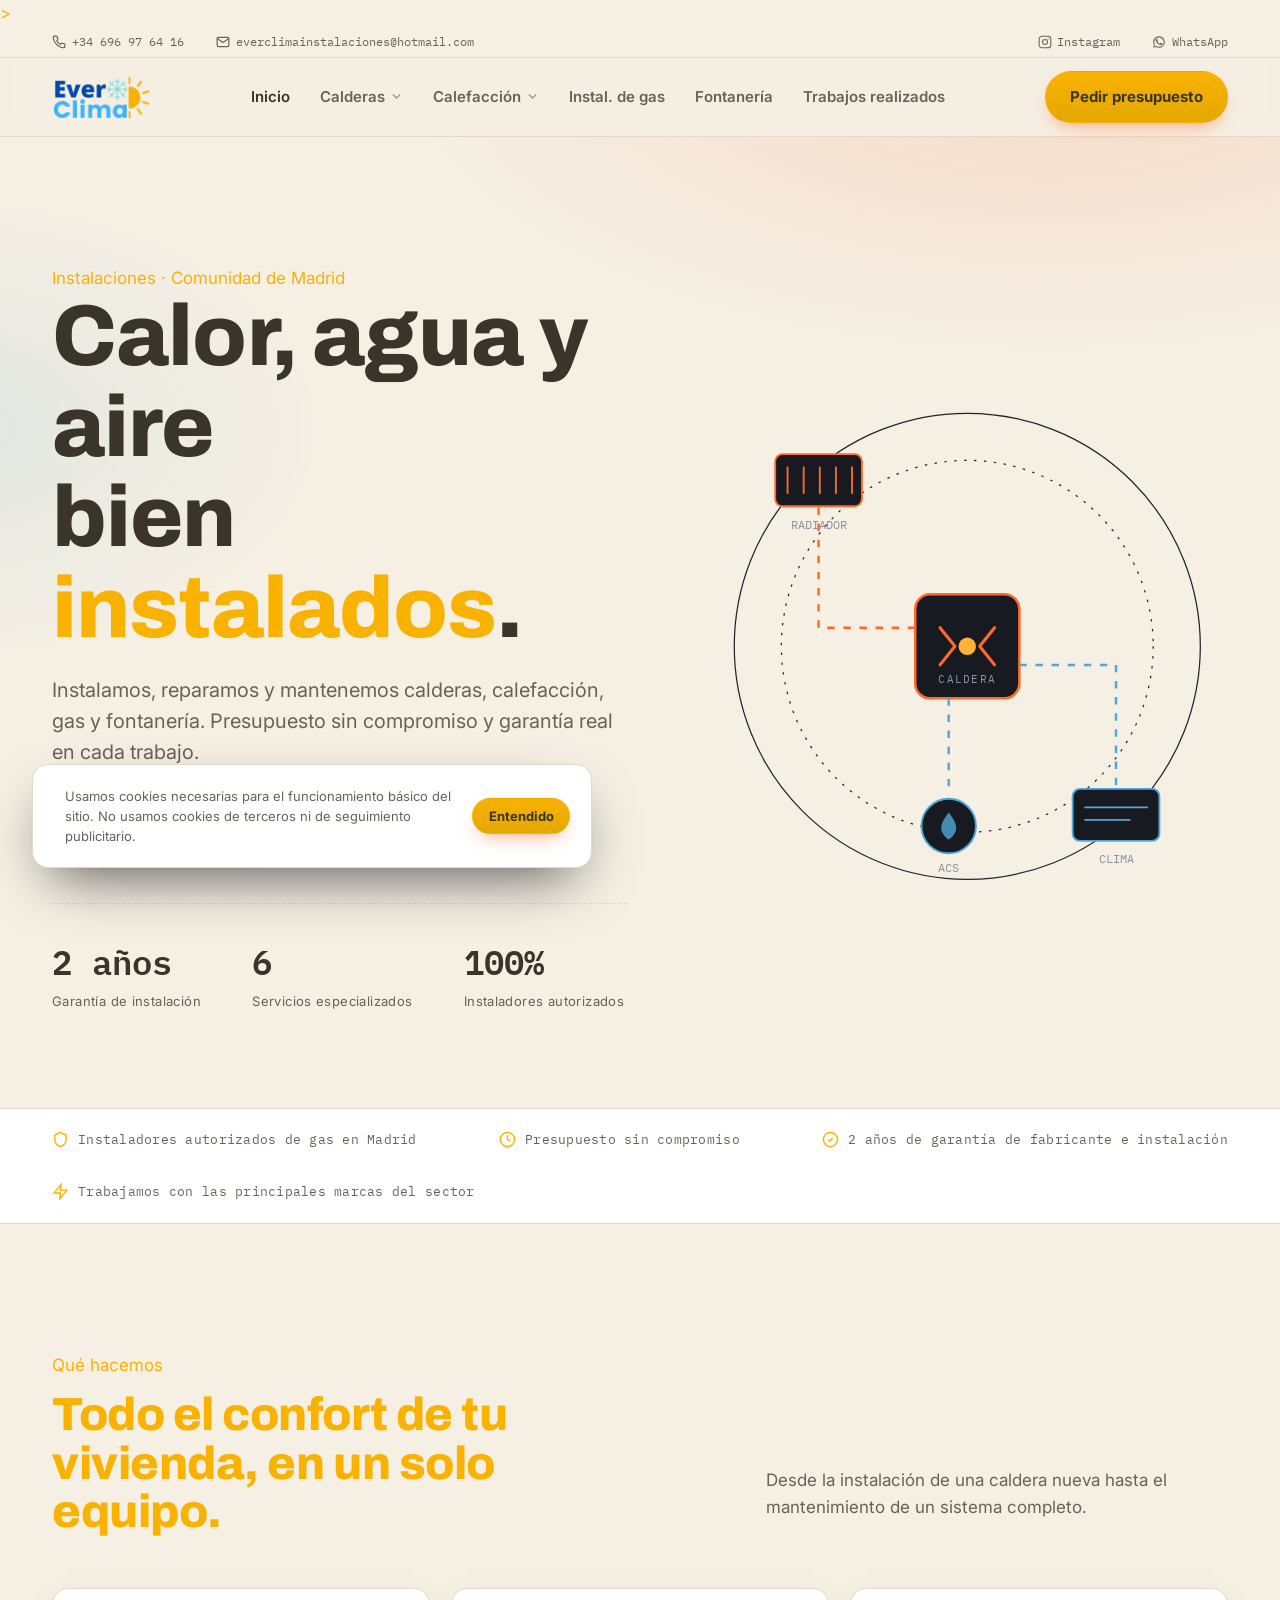
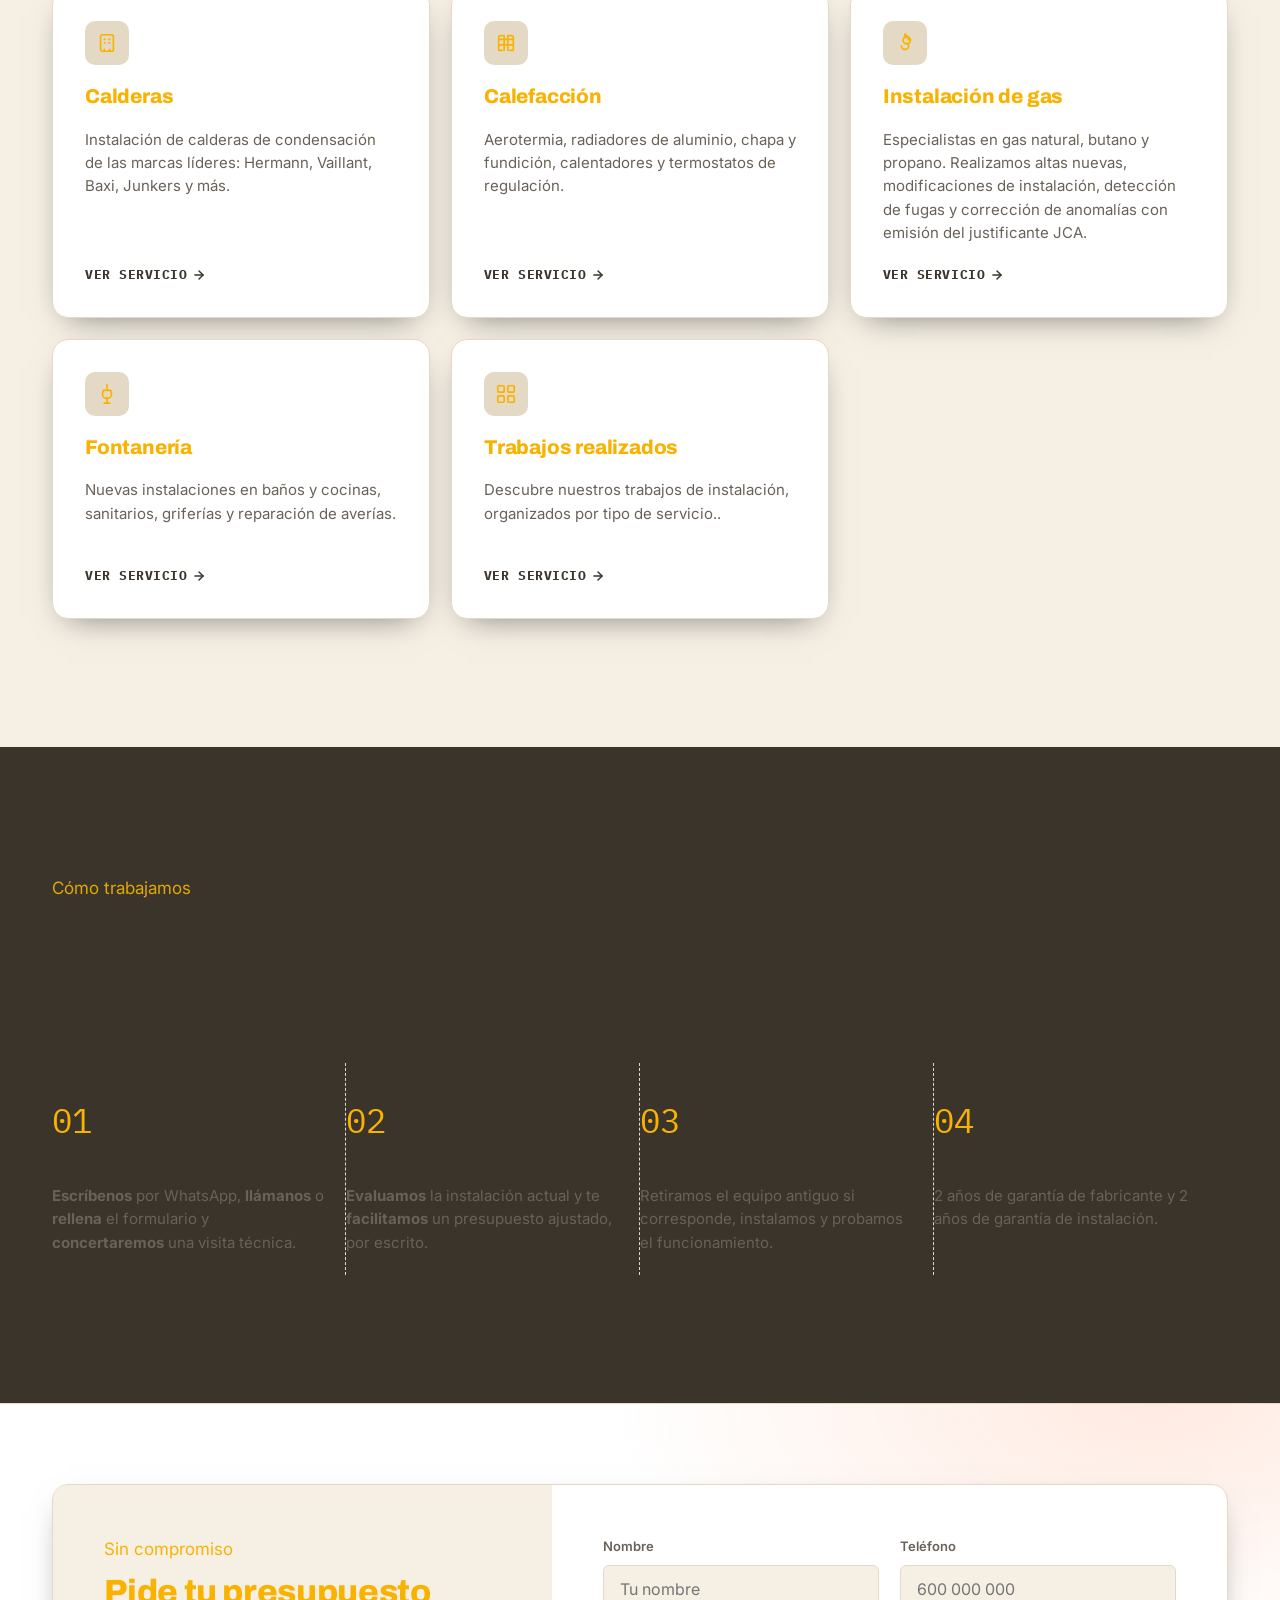
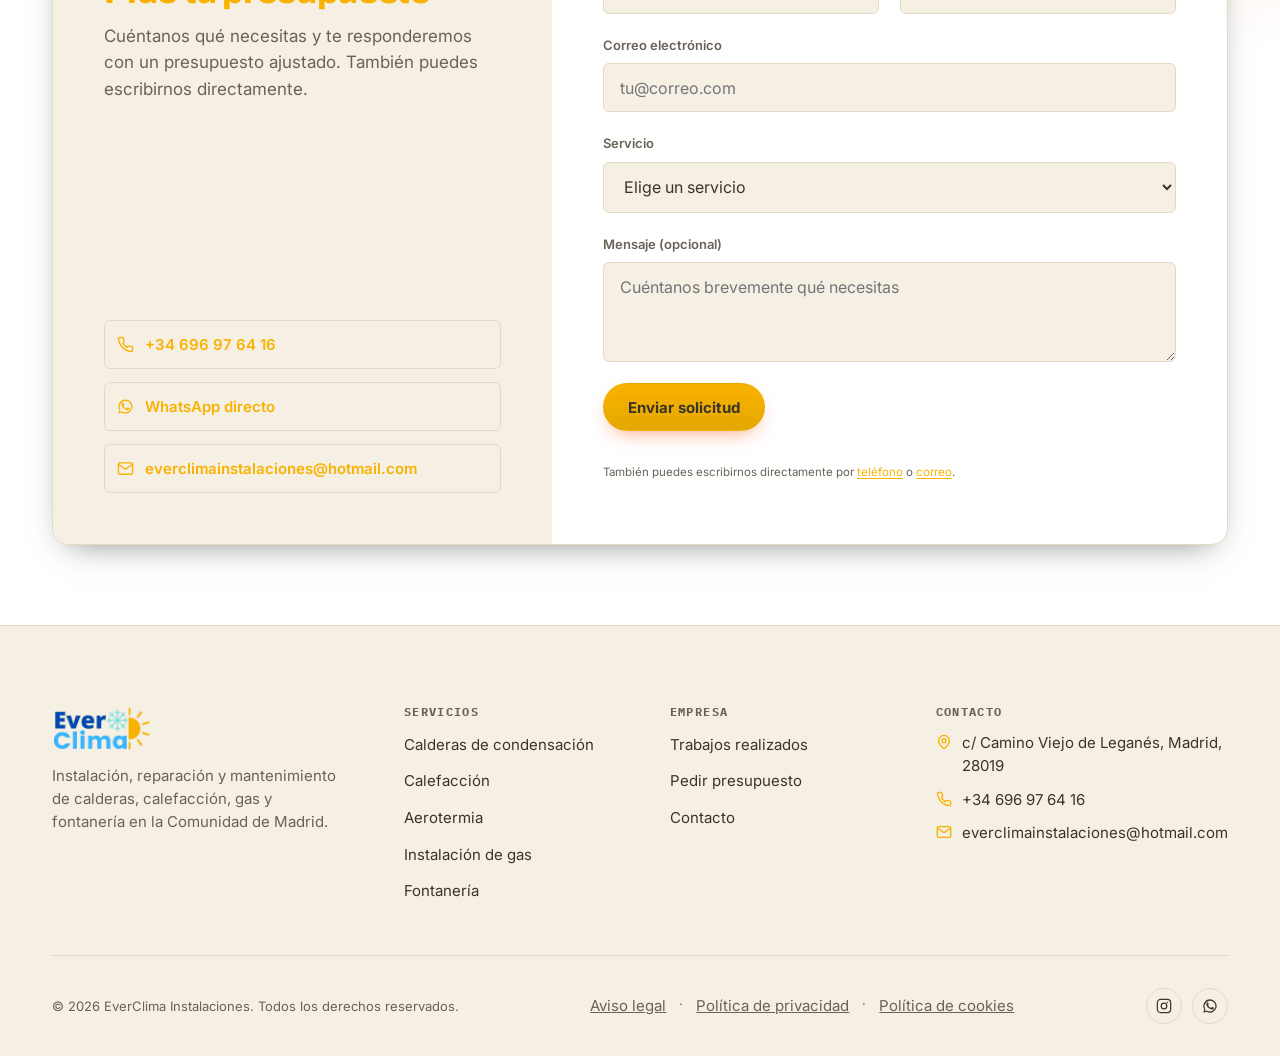
==== commit f00d34db: "SEO completo: robots.txt, sitemap.xml, titles optimizados, meta descriptions, Open Graph, canonical " ====
--- a/index.html
+++ b/index.html
@@ -4,21 +4,22 @@
 <meta charset="UTF-8">
 <meta name="viewport" content="width=device-width, initial-scale=1.0">
     <meta name="theme-color" content="#3A342B">
-<title>Inicio | EverClima Instalaciones</title>
-<meta name="description" content="Instalación, reparación y mantenimiento de calderas, calefacción, gas y fontanería en la Comunidad de Madrid.">
-<link rel="canonical" href="https://everclima.com/">
+<title>EverClima | Calderas, Aerotermia y Fontaneria en Madrid</title>
+<meta name="description" content="Instalacion, reparacion y mantenimiento de calderas, calefaccion, aerotermia, gas y fontaneria en la Comunidad de Madrid. Presupuesto gratis sin compromiso.">
+<link rel="canonical" href="https://everclima.com/index.html">
 <link rel="icon" type="image/x-icon" href="favicon.ico">
 <link rel="icon" type="image/png" sizes="32x32" href="favicon-32x32.png">
 <link rel="icon" type="image/png" sizes="16x16" href="favicon-16x16.png">
 <link rel="apple-touch-icon" sizes="180x180" href="apple-touch-icon.png">
 <link rel="icon" type="image/png" sizes="192x192" href="android-chrome-192x192.png">
 <link rel="icon" type="image/png" sizes="512x512" href="android-chrome-512x512.png">
-<meta property="og:type" content="website">
-<meta property="og:site_name" content="EverClima Instalaciones">
-<meta property="og:title" content="Inicio | EverClima Instalaciones">
-<meta property="og:description" content="Instalación, reparación y mantenimiento de calderas, calefacción, gas y fontanería en la Comunidad de Madrid.">
-<meta property="og:url" content="https://everclima.com/">
-<meta property="og:image" content="https://everclima.com/img/logo/everclima-logo-original.png">
+    <meta property="og:type" content="website">
+    <meta property="og:locale" content="es_ES">
+    <meta property="og:site_name" content="EverClima Instalaciones">
+    <meta property="og:title" content="EverClima Instalaciones | Calderas, Aerotermia y Fontaneria">
+    <meta property="og:description" content="Instalacion, reparacion y mantenimiento de calderas, calefaccion, aerotermia, gas y fontaneria en la Comunidad de Madrid.">
+    <meta property="og:url" content="https://everclima.com/index.html">
+    <meta property="og:image" content="https://everclima.com/img/everclima-logo-original.png">>
 <meta property="og:locale" content="es_ES">
 <meta name="twitter:card" content="summary_large_image">
 <meta name="twitter:title" content="Inicio | EverClima Instalaciones">
